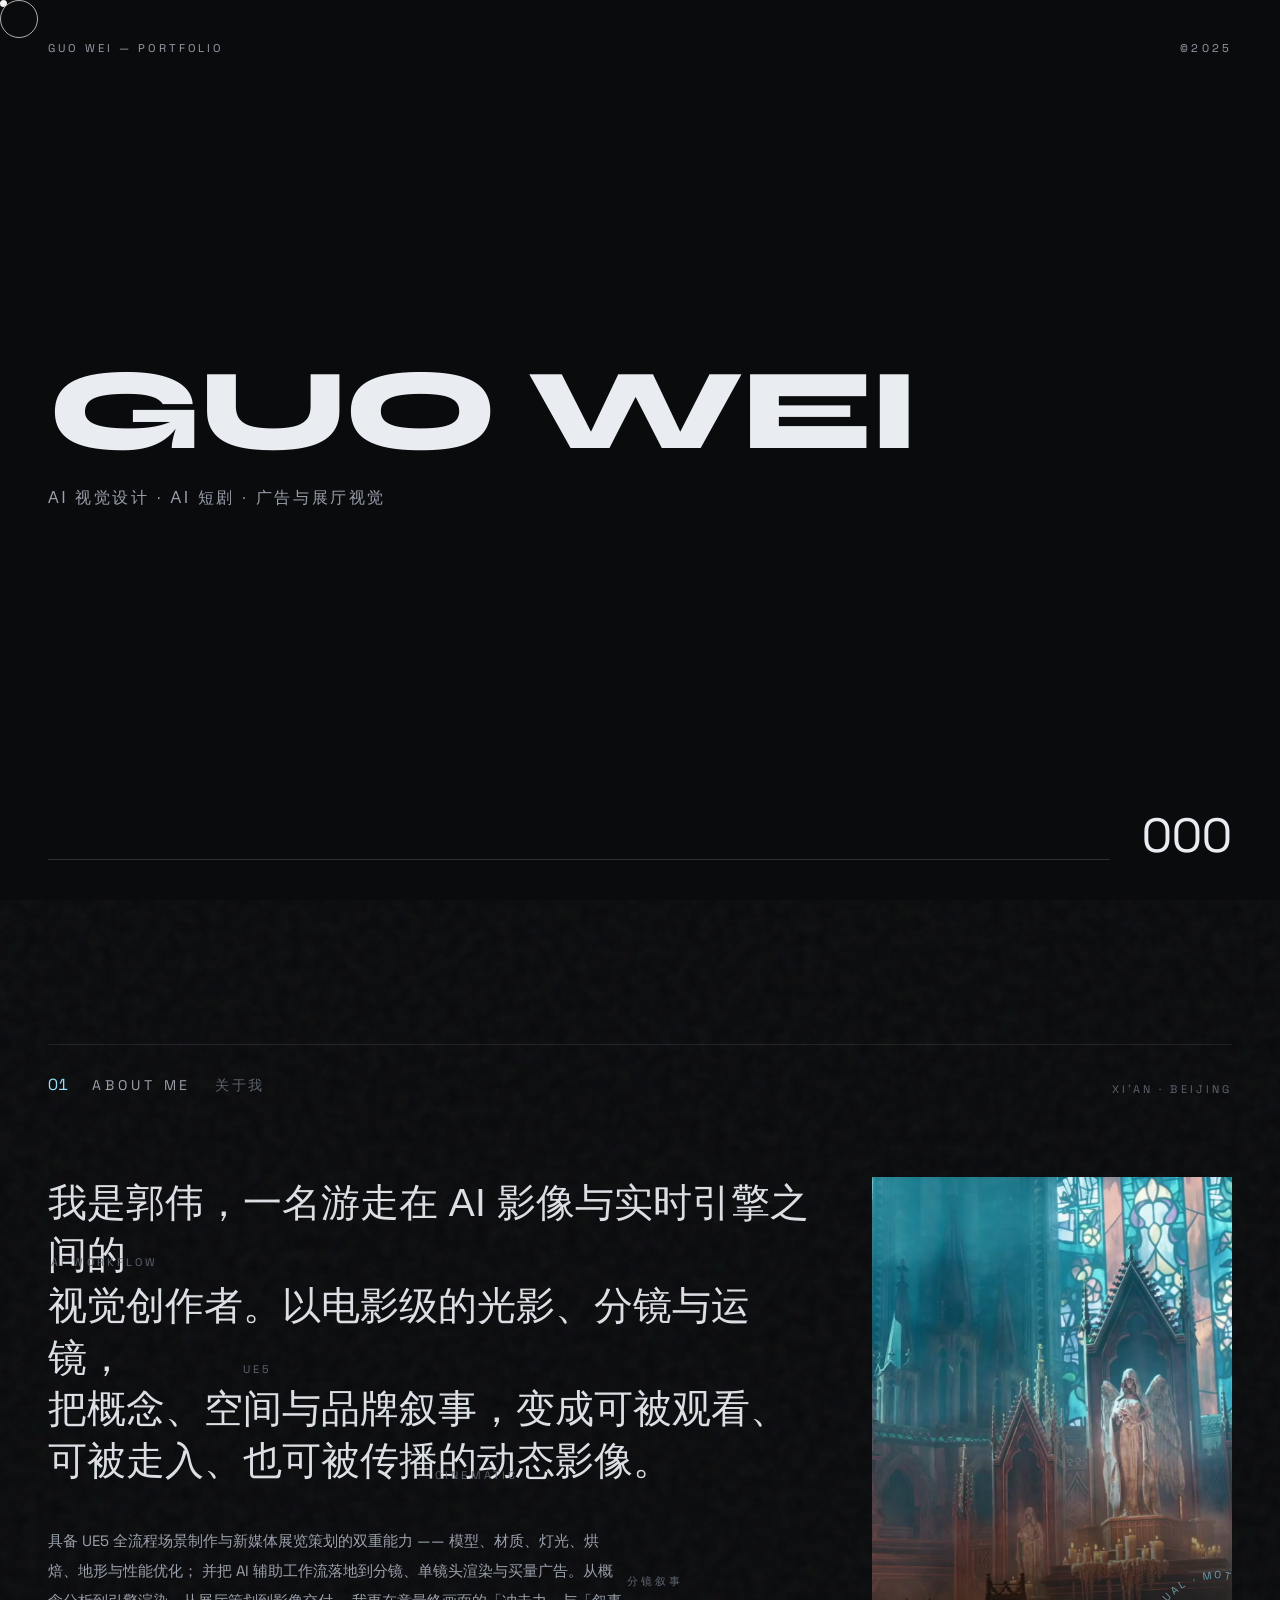
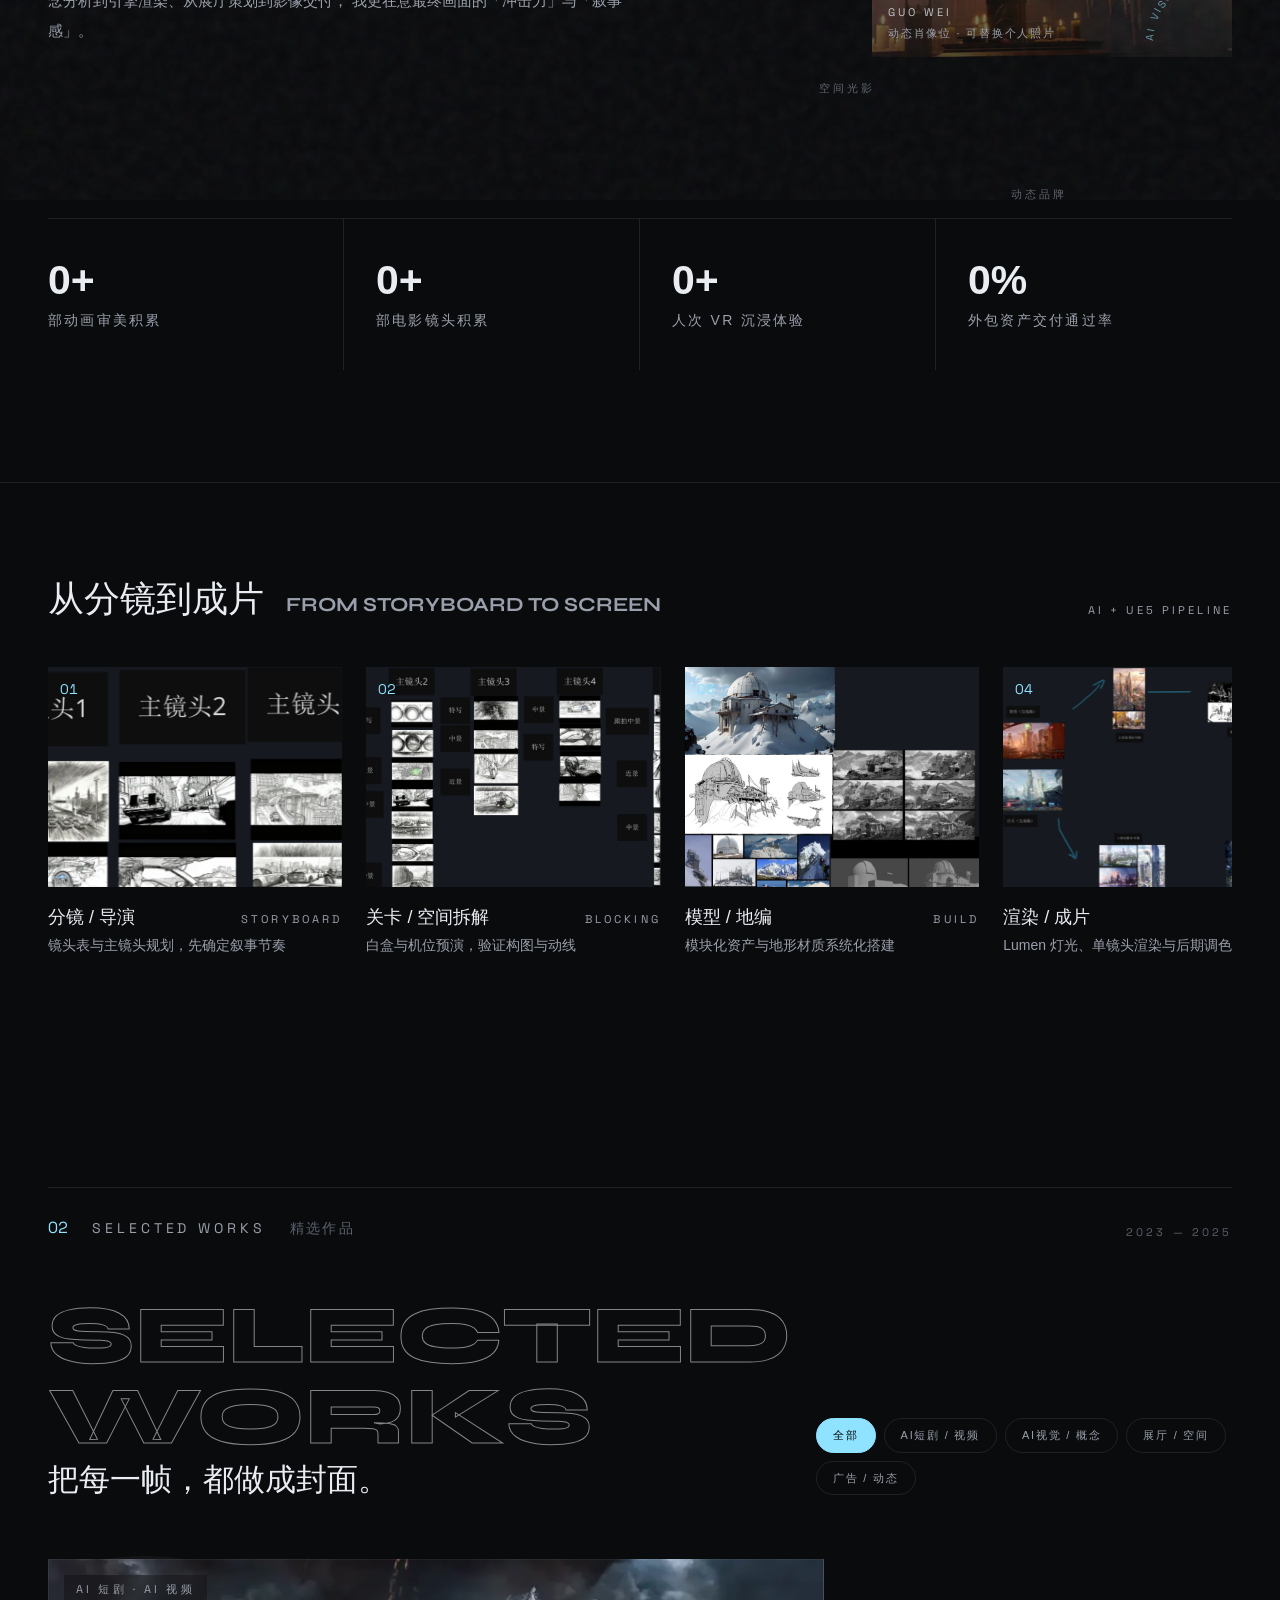
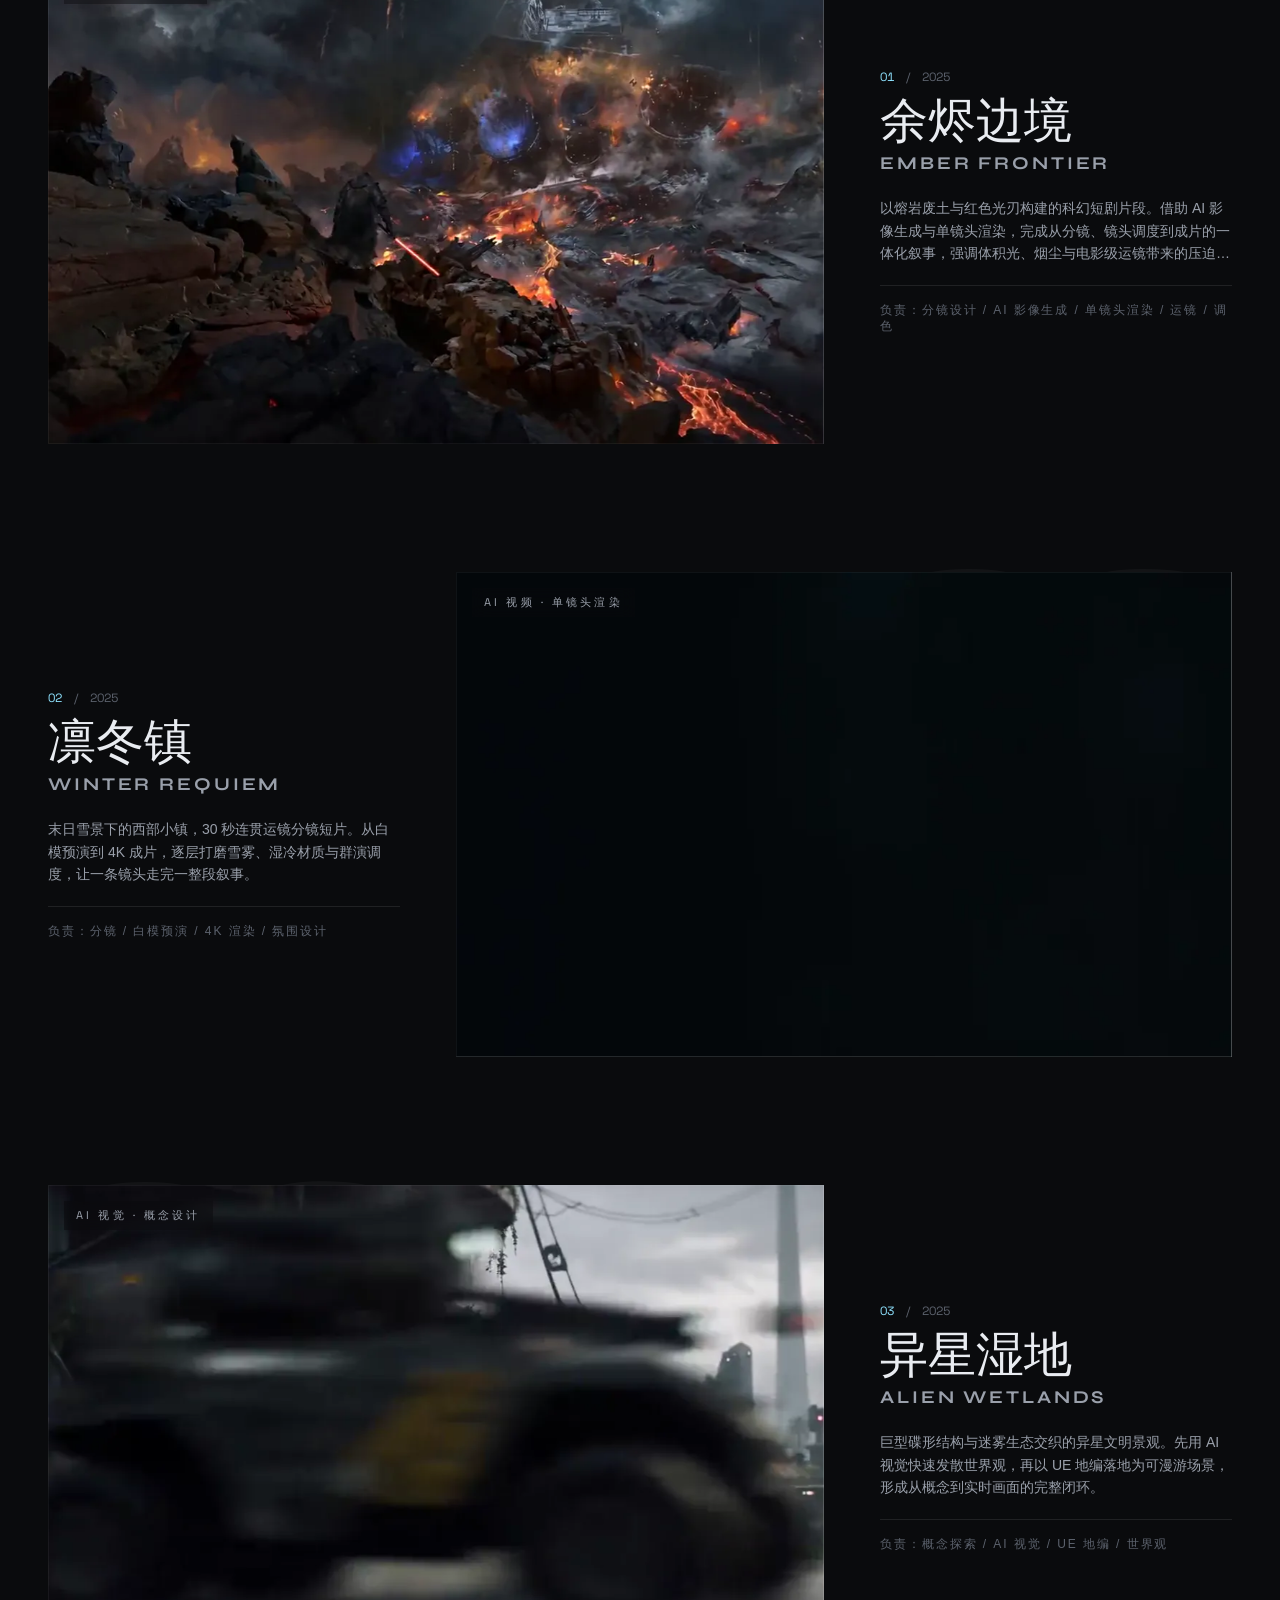
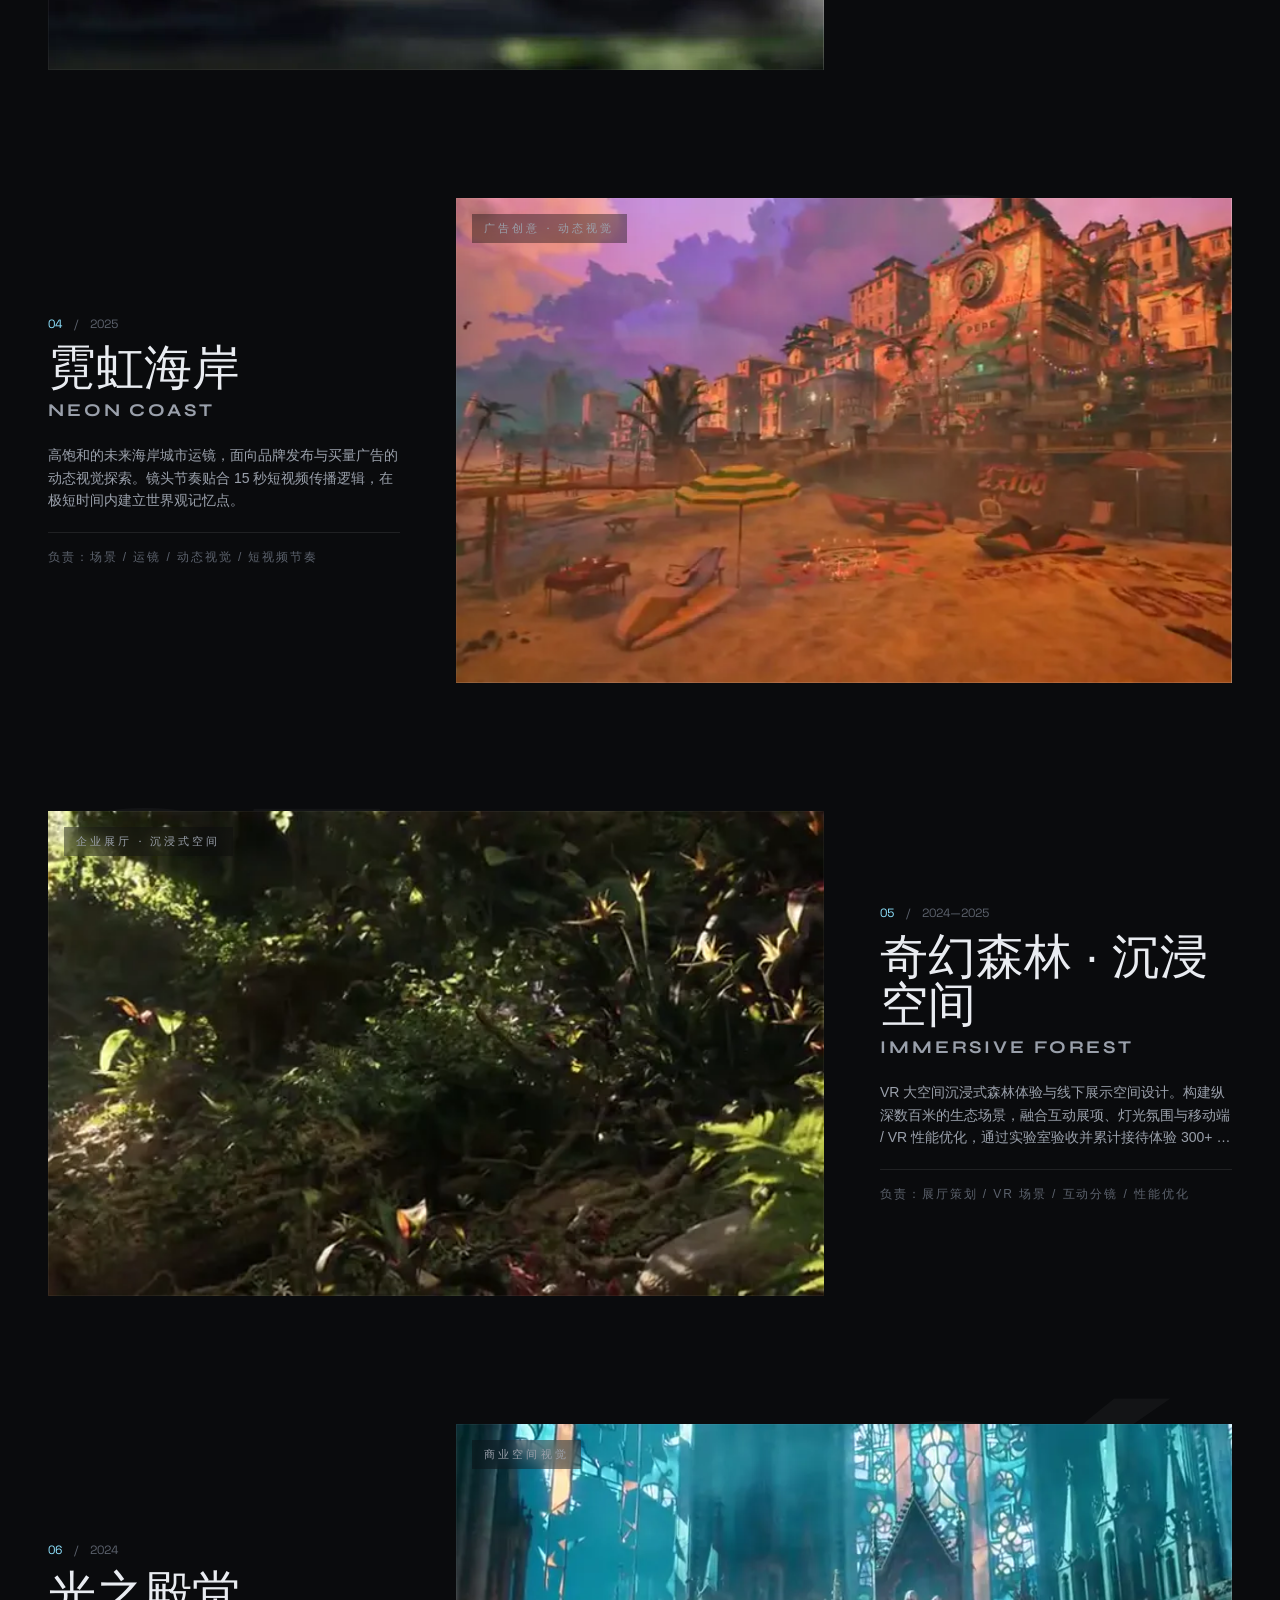
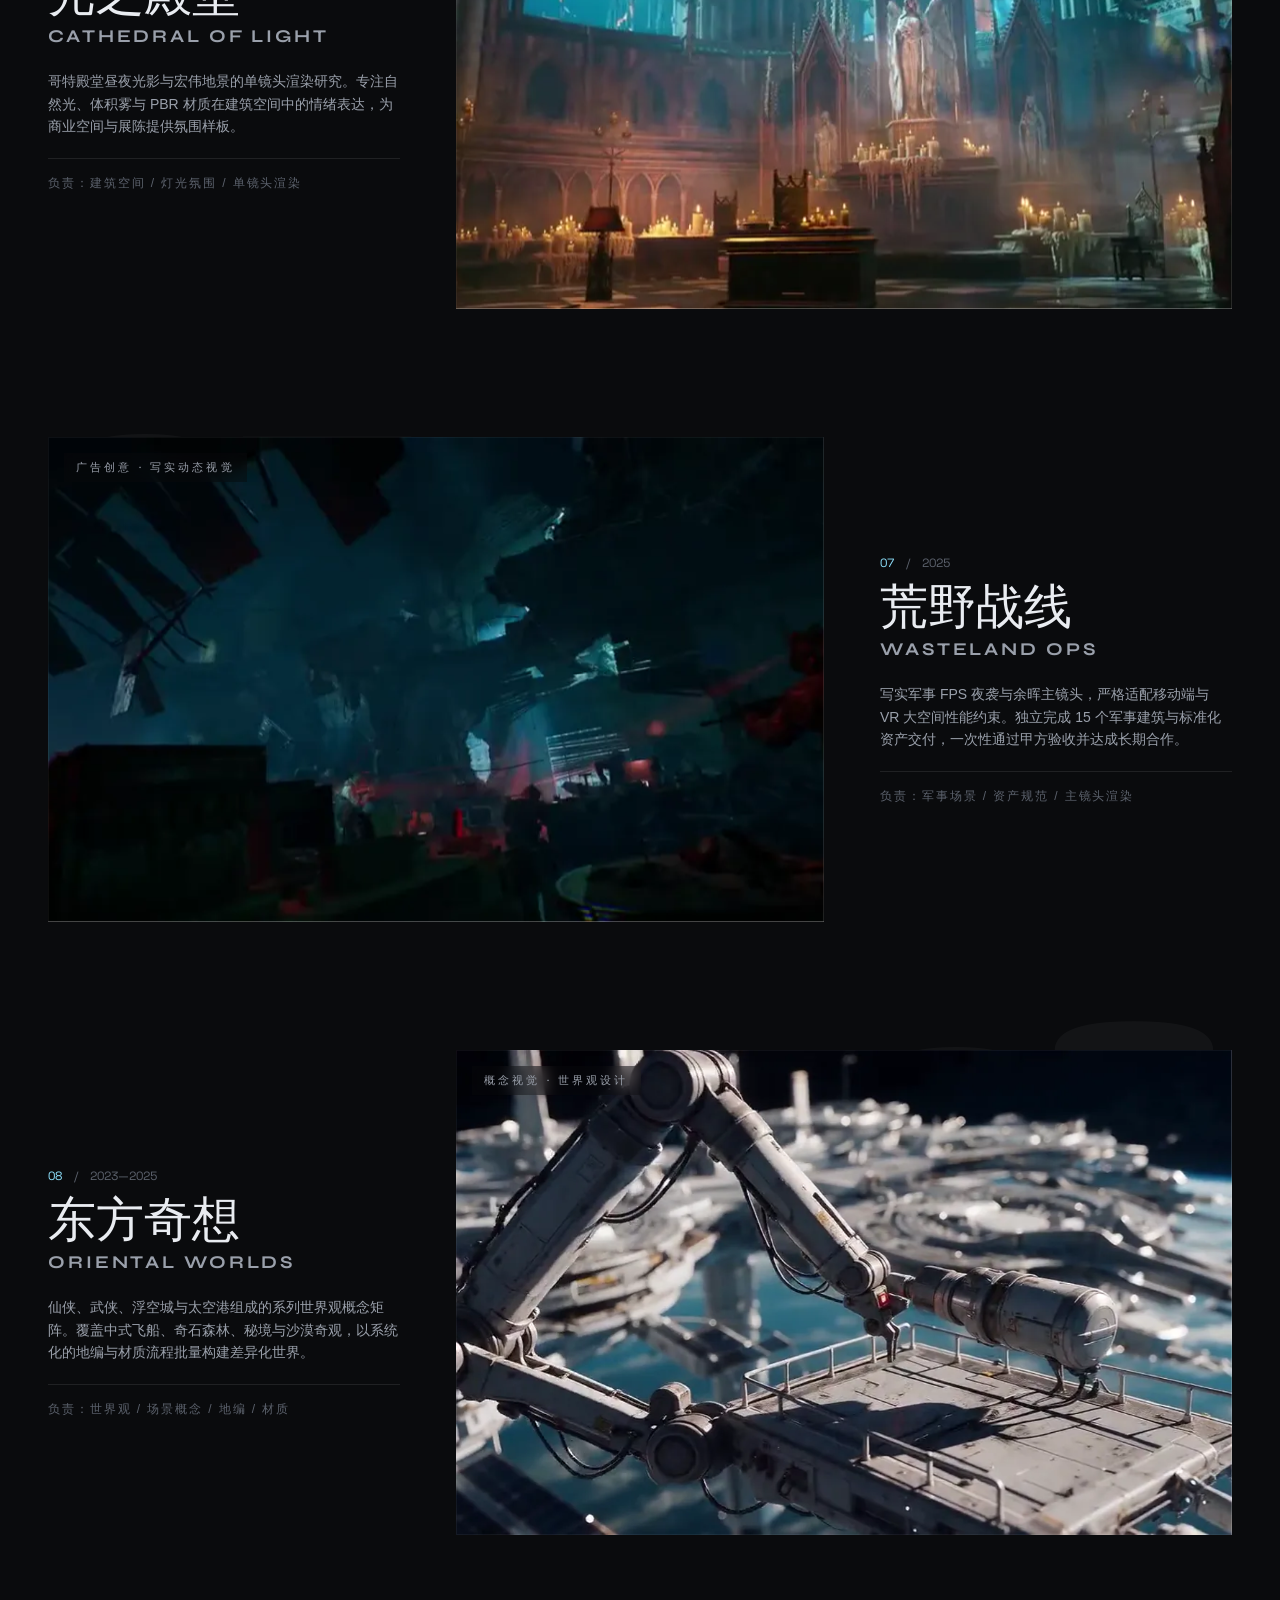
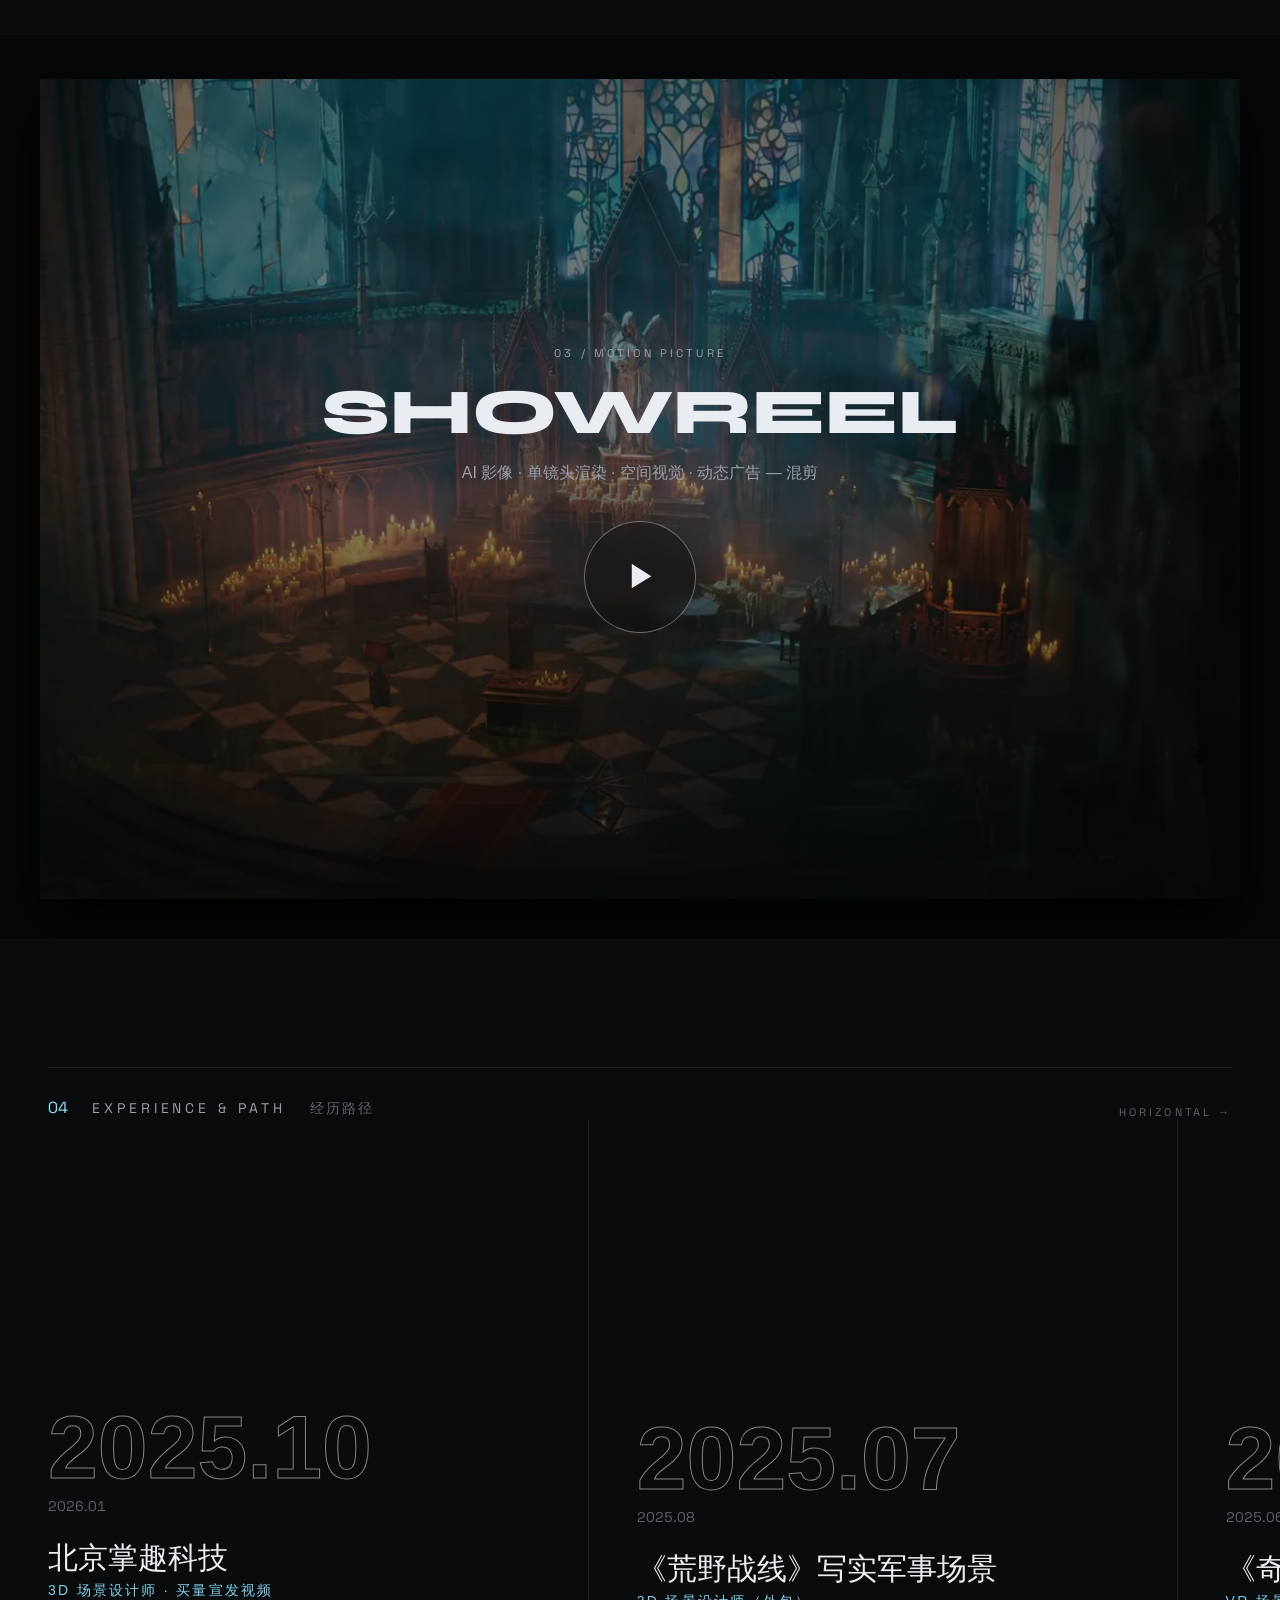
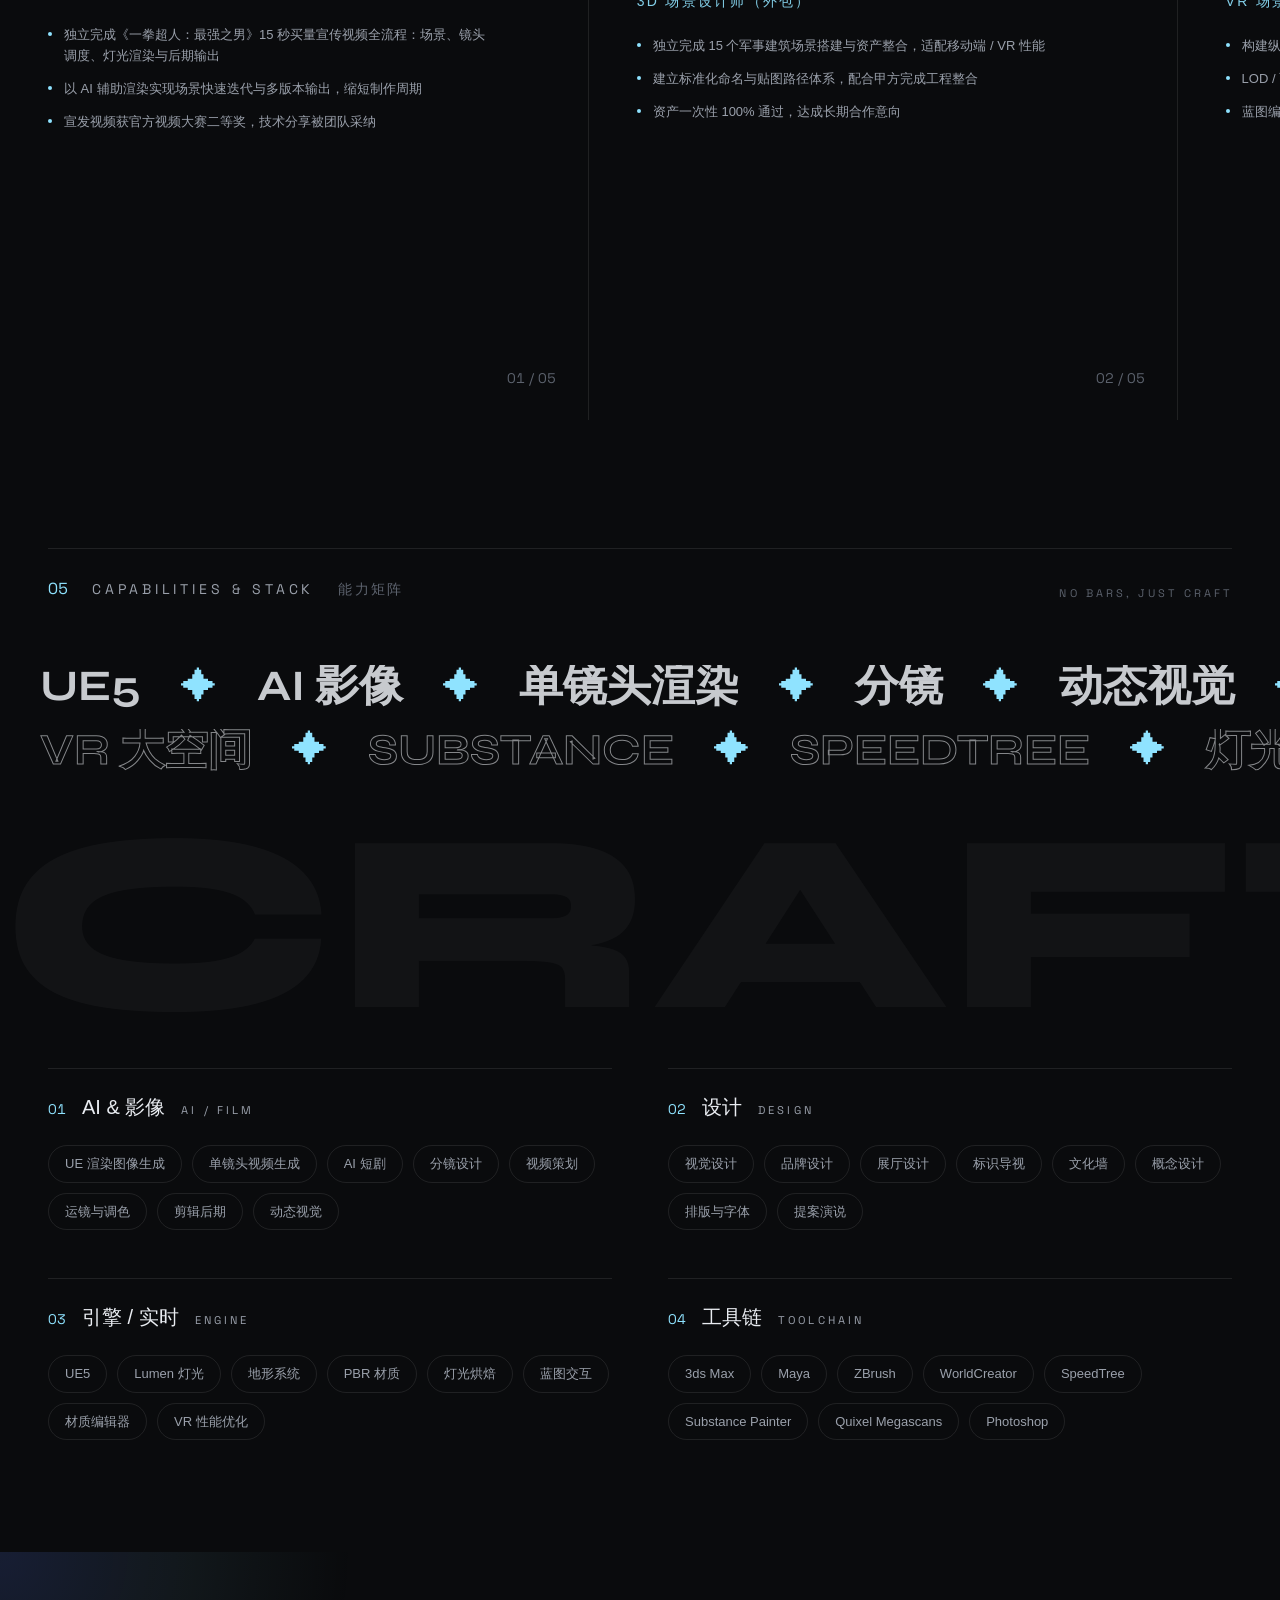
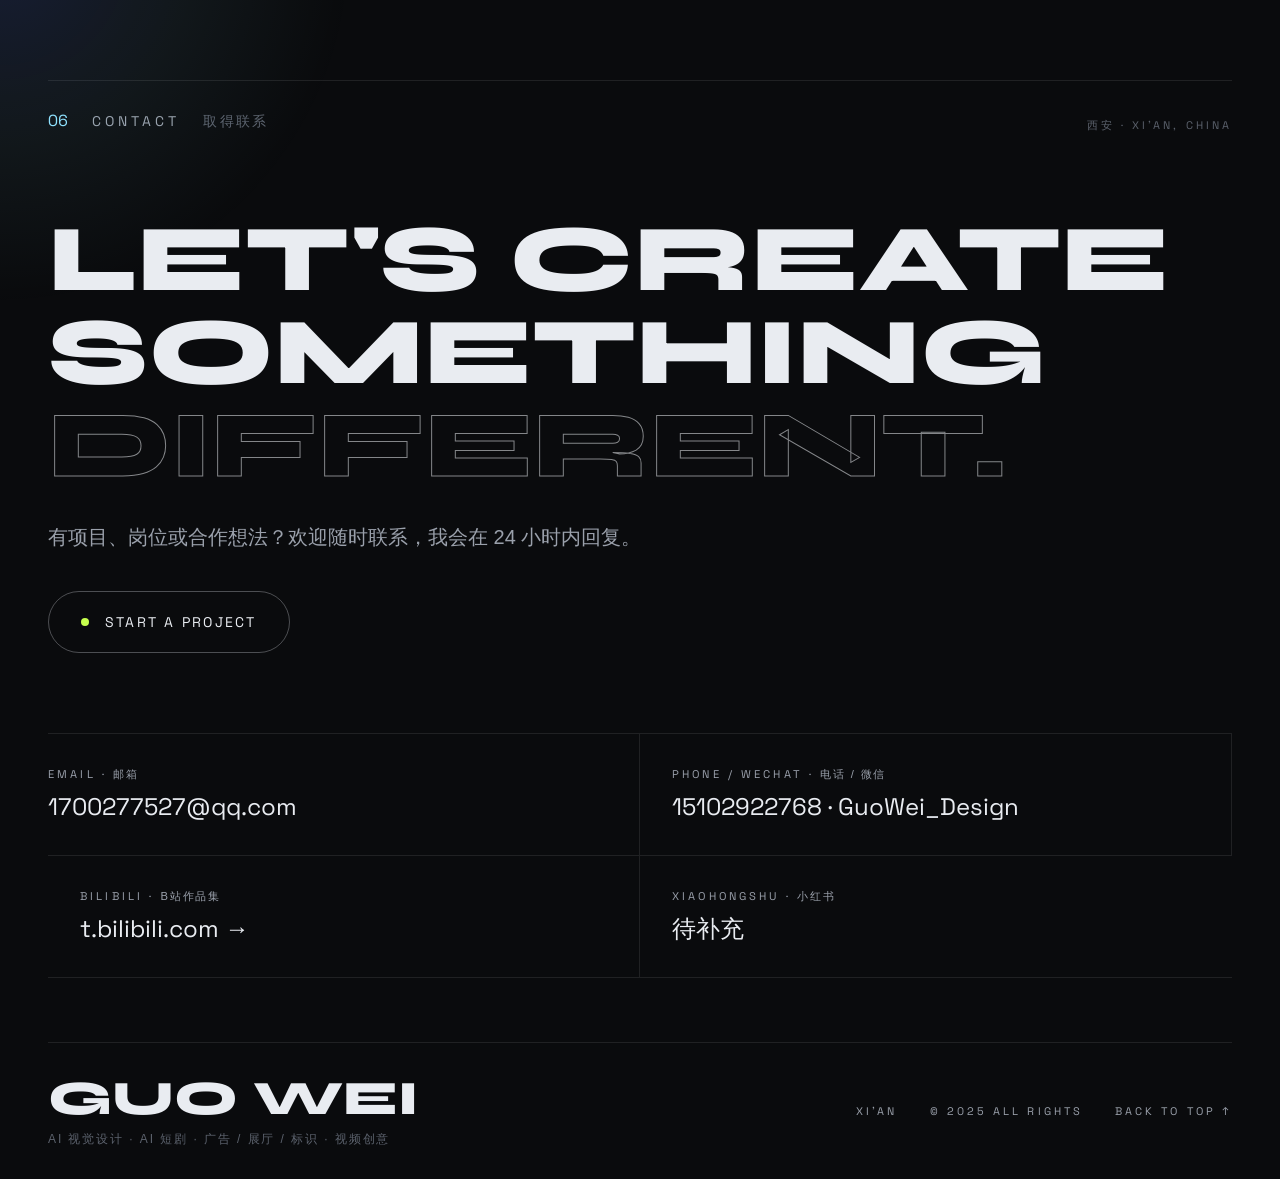
==== index.html @ 991ea83c "Deploy GUO WEI portfolio (static export)" ====
<!DOCTYPE html><html lang="zh-CN"><head><meta charSet="utf-8"/><meta name="viewport" content="width=device-width, initial-scale=1"/><link rel="stylesheet" href="/_next/static/css/9aa175fd18ec5545.css" data-precedence="next"/><link rel="preload" as="script" fetchPriority="low" href="/_next/static/chunks/webpack-6095b1f393afb6f3.js"/><script src="/_next/static/chunks/fd9d1056-9d11d3d455ac08f7.js" async=""></script><script src="/_next/static/chunks/117-c331e423a208c13e.js" async=""></script><script src="/_next/static/chunks/main-app-6c10b08f7dd9c985.js" async=""></script><script src="/_next/static/chunks/c15bf2b0-7971b3d333b0cf68.js" async=""></script><script src="/_next/static/chunks/956-1199e15fb30baee0.js" async=""></script><script src="/_next/static/chunks/app/page-8acf9369d3b9ee1a.js" async=""></script><script src="/_next/static/chunks/128-90605b1b6b106811.js" async=""></script><script src="/_next/static/chunks/app/layout-060994fdf7af92b0.js" async=""></script><meta name="theme-color" content="#0A0B0D"/><title>郭伟 GUO WEI — AI Visual Designer / Creative Director</title><meta name="description" content="郭伟（GUO WEI）个人作品集：AI 视觉设计、AI 短剧、广告创意、展厅与标识设计、视频创意制作。以 AI、视觉与影像构建更有冲击力的品牌表达。"/><meta name="author" content="郭伟 GUO WEI"/><meta name="keywords" content="AI视觉设计,AI短剧,UE5场景,单镜头渲染,动态视觉,广告创意,展厅设计,标识导视,视频策划,Creative Director,AI Visual Designer,Portfolio"/><meta name="creator" content="郭伟 GUO WEI"/><meta name="robots" content="index, follow"/><link rel="canonical" href="https://guowei.design"/><meta property="og:title" content="郭伟 GUO WEI — AI Visual Designer / Creative Director"/><meta property="og:description" content="用 AI、视觉与影像，构建更有冲击力的品牌表达。"/><meta property="og:site_name" content="GUO WEI Portfolio"/><meta property="og:locale" content="zh_CN"/><meta property="og:image" content="https://guowei.design/media/hero/hero-poster.webp"/><meta property="og:type" content="website"/><meta name="twitter:card" content="summary_large_image"/><meta name="twitter:title" content="GUO WEI Portfolio"/><meta name="twitter:description" content="用 AI、视觉与影像，构建更有冲击力的品牌表达。"/><meta name="twitter:image" content="https://guowei.design/media/hero/hero-poster.webp"/><link rel="icon" href="data:image/svg+xml,&lt;svg xmlns=&#x27;http://www.w3.org/2000/svg&#x27; viewBox=&#x27;0 0 32 32&#x27;&gt;&lt;rect width=&#x27;32&#x27; height=&#x27;32&#x27; fill=&#x27;%230A0B0D&#x27;/&gt;&lt;text x=&#x27;16&#x27; y=&#x27;22&#x27; font-size=&#x27;18&#x27; text-anchor=&#x27;middle&#x27; fill=&#x27;%238FE3FF&#x27; font-family=&#x27;sans-serif&#x27; font-weight=&#x27;bold&#x27;&gt;G&lt;/text&gt;&lt;/svg&gt;"/><script src="/_next/static/chunks/polyfills-42372ed130431b0a.js" noModule=""></script></head><body class="bg-ink-900 text-cold antialiased"><script type="application/ld+json">{"@context":"https://schema.org","@type":"Person","name":"郭伟 GUO WEI","jobTitle":"AI Visual Designer / Creative Director","address":{"@type":"PostalAddress","addressLocality":"西安","addressCountry":"CN"},"email":"mailto:1700277527@qq.com","telephone":"+8615102922768","knowsAbout":["AI Visual","AI Short Film","UE5","Motion Design","Exhibition Design","Brand Identity"]}</script><div class="grain"></div><div class="fixed inset-0 z-[200] bg-ink-900 flex flex-col justify-between px-6 md:px-12 py-8 md:py-10 will-change-transform"><div class="flex items-center justify-between pl-fade"><span class="label">GUO WEI — PORTFOLIO</span><span class="label">©2025</span></div><div class="flex flex-col gap-6"><h1 class="font-display font-extrabold uppercase leading-[0.9] tracking-tight text-[13vw] md:text-[9vw] overflow-hidden"><span class="pl-line block overflow-hidden"><span class="inline-block">GUO WEI</span></span></h1><p class="pl-fade cn text-silver text-sm md:text-base tracking-wide2">AI 视觉设计 · AI 短剧 · 广告与展厅视觉</p></div><div class="flex items-end justify-between gap-8"><div class="pl-bar h-px flex-1 bg-white/15 relative overflow-hidden"><span class="absolute inset-0 bg-cold origin-left scale-x-0"></span></div><div class="font-grotesk text-3xl md:text-5xl tabular-nums">000</div></div></div><div class="cursor-dot"></div><div class="cursor-ring"><span class="cursor-label"></span></div><header class="fixed top-0 inset-x-0 z-[120] mix-blend-difference"><div class="flex items-center justify-between px-6 md:px-12 py-5 md:py-7 text-cold"><button class="font-display font-bold tracking-wide2 text-sm md:text-base uppercase" data-cursor="true">GUO WEI<span class="text-ice">®</span></button><nav class="hidden md:flex items-center gap-7 text-[11px] tracking-mega uppercase"><button class="link-line opacity-80 hover:opacity-100" data-cursor="true"><span class="text-ice mr-1">01</span>ABOUT</button><button class="link-line opacity-80 hover:opacity-100" data-cursor="true"><span class="text-ice mr-1">02</span>WORKS</button><button class="link-line opacity-80 hover:opacity-100" data-cursor="true"><span class="text-ice mr-1">03</span>SHOWREEL</button><button class="link-line opacity-80 hover:opacity-100" data-cursor="true"><span class="text-ice mr-1">04</span>PATH</button><button class="link-line opacity-80 hover:opacity-100" data-cursor="true"><span class="text-ice mr-1">05</span>SKILLS</button><button class="link-line opacity-80 hover:opacity-100" data-cursor="true"><span class="text-ice mr-1">06</span>CONTACT</button></nav><button class="md:hidden text-[11px] tracking-mega uppercase" data-cursor="true">MENU</button></div><div class="h-px bg-white/10 mx-6 md:mx-12"><div class="h-px bg-cold origin-left scale-x-0"></div></div></header><main><section id="hero" class="relative h-[100svh] w-full overflow-hidden bg-ink-900"><div class="h-bg absolute inset-0 will-change-transform"><video class="absolute inset-0 h-full w-full object-cover will-change-transform" poster="/media/hero/hero-poster.webp" autoPlay="" muted="" loop="" playsInline="" preload="auto"><source src="/media/hero/hero-mobile.mp4" media="(max-width: 768px)" type="video/mp4"/><source src="/media/hero/hero.mp4" type="video/mp4"/></video><div class="absolute inset-0 vignette"></div><div class="absolute inset-0 bg-gradient-to-r from-ink-900/70 via-transparent to-ink-900/30"></div></div><div class="h-content absolute inset-0 z-10 flex flex-col justify-between px-6 md:px-12 pt-28 pb-10 md:pb-14"><div class="h-fade flex items-center justify-between text-[11px] tracking-mega uppercase text-cold/80"><span>西安 · XI&#x27;AN, CHINA</span><span class="hidden md:block">AVAILABLE FOR WORK · 2026</span><span class="flex items-center gap-2"><span class="h-1.5 w-1.5 rounded-full bg-volt animate-pulseSoft"></span>LIVE PORTFOLIO</span></div><div class="max-w-[1500px]"><div class="overflow-hidden mb-3 md:mb-5"><p class="h-line inline-block text-[11px] md:text-sm tracking-mega uppercase text-ice/90">AI VISUAL DESIGNER<!-- --> <span class="text-silver">/</span> <!-- -->CREATIVE DIRECTOR</p></div><h1 class="font-display font-extrabold uppercase text-cold fluid-hero tracking-[0.01em] [perspective:800px]"><span class="block"><span class="h-char inline-block" style="white-space:pre">G</span><span class="h-char inline-block" style="white-space:pre">U</span><span class="h-char inline-block" style="white-space:pre">O</span></span><span class="block"><span class="h-char inline-block" style="white-space:pre">W</span><span class="h-char inline-block" style="white-space:pre">E</span><span class="h-char inline-block" style="white-space:pre">I</span></span></h1><div class="mt-4 md:mt-7 flex flex-col md:flex-row md:items-end md:justify-between gap-4"><div class="overflow-hidden max-w-3xl"><p class="h-line cn text-lg md:text-3xl text-cold/90 font-light leading-snug">用 AI、视觉与影像，构建更有冲击力的品牌表达。</p></div><p class="h-line hidden md:block max-w-xs text-xs leading-relaxed text-silver tracking-wide2">Crafting cinematic brand experiences with AI, visual design &amp; motion.</p></div></div><div class="h-fade flex items-end justify-between"><div class="flex items-center gap-3 text-[11px] tracking-mega uppercase text-silver"><span class="scroll-cue block h-10 w-px bg-gradient-to-b from-ice to-transparent"></span>SCROLL TO EXPLORE</div><span class="cn text-[11px] tracking-wide2 text-silver">AI 视觉设计 / AI 短剧 / 广告与展厅视觉</span></div></div></section><section id="about" class="relative px-6 md:px-12 pt-24 md:pt-36 pb-20 md:pb-28"><div class="flex items-end justify-between gap-6 border-t hairline pt-5 md:pt-7"><div class="flex items-baseline gap-4 md:gap-6"><span class="eyebrow-num text-ice text-sm md:text-base">01</span><span class="label text-cold/90 text-xs md:text-sm">ABOUT ME</span><span class="cn text-faint text-xs md:text-sm tracking-wide2 hidden sm:inline">关于我</span></div><div class="hidden md:block text-[11px] tracking-mega uppercase text-faint">XI&#x27;AN · BEIJING</div></div><div class="mt-12 md:mt-20 grid grid-cols-12 gap-y-12 md:gap-x-10"><div class="col-span-12 lg:col-span-8"><h2 class="cn font-light text-[6.4vw] md:text-[3.05vw] leading-[1.32] text-cold/95"><span class=""><span class="mask-line"><span class="lr-inner inline-block will-change-transform pr-2">我是郭伟，一名游走在 AI 影像与实时引擎之间的</span></span><span class="mask-line"><span class="lr-inner inline-block will-change-transform pr-2">视觉创作者。以电影级的光影、分镜与运镜，</span></span><span class="mask-line"><span class="lr-inner inline-block will-change-transform pr-2">把概念、空间与品牌叙事，变成可被观看、</span></span><span class="mask-line"><span class="lr-inner inline-block will-change-transform pr-2">可被走入、也可被传播的动态影像。</span></span></span></h2><div class="mt-10 max-w-xl text-sm md:text-[15px] leading-loose text-silver">具备 UE5 全流程场景制作与新媒体展览策划的双重能力 —— 模型、材质、灯光、烘焙、地形与性能优化； 并把 AI 辅助工作流落地到分镜、单镜头渲染与买量广告。从概念分析到引擎渲染、从展厅策划到影像交付， 我更在意最终画面的「冲击力」与「叙事感」。</div></div><div class="col-span-12 lg:col-span-4 flex lg:justify-end"><div class="ab-portrait relative w-full max-w-[360px] aspect-[3/4] overflow-hidden bg-ink-700" data-cursor="hover"><img src="/media/stills/portrait.webp" alt="郭伟肖像" loading="lazy" class="ab-portrait-inner absolute inset-0 h-[116%] w-full object-cover will-change-transform"/><div class="absolute inset-0 bg-gradient-to-t from-ink-900/70 via-transparent to-transparent"></div><div class="absolute -bottom-16 -right-16 h-40 w-40 animate-[spin_14s_linear_infinite] opacity-80"><svg viewBox="0 0 200 200" class="h-full w-full"><defs><path id="circ" d="M100,100 m-78,0 a78,78 0 1,1 156,0 a78,78 0 1,1 -156,0"></path></defs><text class="fill-ice/80" style="font-size:13px;letter-spacing:3px"><textPath href="#circ">AI VISUAL · MOTION · SPACE · CINEMATIC · </textPath></text></svg></div><div class="absolute left-4 bottom-4 text-[11px] tracking-mega uppercase text-cold/80">GUO WEI<div class="cn text-silver tracking-wide2 normal-case mt-1">动态肖像位 · 可替换个人照片</div></div></div></div></div><div class="relative mt-16 md:mt-24 h-px"></div><div class="pointer-events-none absolute inset-0 hidden lg:block"><span class="ab-drift absolute text-[11px] tracking-mega uppercase text-faint" style="top:30%;left:4%">AI WORKFLOW</span><span class="ab-drift absolute text-[11px] tracking-mega uppercase text-faint" style="top:39%;left:19%">UE5</span><span class="ab-drift absolute text-[11px] tracking-mega uppercase text-faint" style="top:48%;left:34%">CINEMATIC</span><span class="ab-drift absolute text-[11px] tracking-mega uppercase text-faint" style="top:57%;left:49%">分镜叙事</span><span class="ab-drift absolute text-[11px] tracking-mega uppercase text-faint" style="top:66%;left:64%">空间光影</span><span class="ab-drift absolute text-[11px] tracking-mega uppercase text-faint" style="top:75%;left:79%">动态品牌</span></div><div class="mt-10 md:mt-16 grid grid-cols-2 md:grid-cols-4 border-t hairline"><div class="border-b md:border-b-0 md:border-r hairline last:border-r-0 py-7 md:py-10 md:px-8 first:md:pl-0"><div class="font-display font-bold fluid-h3 text-cold eyebrow-num"><span class=""><span class="cu-num">0</span>+</span></div><div class="cn mt-2 text-xs md:text-sm text-silver tracking-wide2">部动画审美积累</div></div><div class="border-b md:border-b-0 md:border-r hairline last:border-r-0 py-7 md:py-10 md:px-8 first:md:pl-0"><div class="font-display font-bold fluid-h3 text-cold eyebrow-num"><span class=""><span class="cu-num">0</span>+</span></div><div class="cn mt-2 text-xs md:text-sm text-silver tracking-wide2">部电影镜头积累</div></div><div class="border-b md:border-b-0 md:border-r hairline last:border-r-0 py-7 md:py-10 md:px-8 first:md:pl-0"><div class="font-display font-bold fluid-h3 text-cold eyebrow-num"><span class=""><span class="cu-num">0</span>+</span></div><div class="cn mt-2 text-xs md:text-sm text-silver tracking-wide2">人次 VR 沉浸体验</div></div><div class="border-b md:border-b-0 md:border-r hairline last:border-r-0 py-7 md:py-10 md:px-8 first:md:pl-0"><div class="font-display font-bold fluid-h3 text-cold eyebrow-num"><span class=""><span class="cu-num">0</span>%</span></div><div class="cn mt-2 text-xs md:text-sm text-silver tracking-wide2">外包资产交付通过率</div></div></div></section><section class="px-6 md:px-12 py-16 md:py-24 border-t hairline"><div class="flex items-end justify-between mb-8 md:mb-12"><h3 class="cn text-2xl md:text-4xl text-cold font-medium">从分镜到成片 <span class="font-display uppercase text-silver text-base md:text-xl ml-3">From Storyboard to Screen</span></h3><span class="label text-faint hidden md:block">AI + UE5 PIPELINE</span></div><div class="flex gap-4 md:gap-6 overflow-x-auto no-scrollbar snap-x snap-mandatory pb-2"><div class="shrink-0 w-[78vw] md:w-[23vw] snap-start"><div class="relative overflow-hidden aspect-[4/3] bg-ink-700"><img src="/media/process/director-1.webp" alt="分镜 / 导演" loading="lazy" class="p-img absolute inset-0 h-[116%] w-full object-cover object-top will-change-transform"/><span class="absolute left-3 top-3 eyebrow-num text-ice text-sm">0<!-- -->1</span></div><div class="mt-4 flex items-baseline justify-between"><span class="cn text-cold text-base md:text-lg">分镜 / 导演</span><span class="label text-faint">STORYBOARD</span></div><p class="cn mt-1 text-xs md:text-sm text-silver leading-relaxed">镜头表与主镜头规划，先确定叙事节奏</p></div><div class="shrink-0 w-[78vw] md:w-[23vw] snap-start"><div class="relative overflow-hidden aspect-[4/3] bg-ink-700"><img src="/media/process/director-2.webp" alt="关卡 / 空间拆解" loading="lazy" class="p-img absolute inset-0 h-[116%] w-full object-cover object-top will-change-transform"/><span class="absolute left-3 top-3 eyebrow-num text-ice text-sm">0<!-- -->2</span></div><div class="mt-4 flex items-baseline justify-between"><span class="cn text-cold text-base md:text-lg">关卡 / 空间拆解</span><span class="label text-faint">BLOCKING</span></div><p class="cn mt-1 text-xs md:text-sm text-silver leading-relaxed">白盒与机位预演，验证构图与动线</p></div><div class="shrink-0 w-[78vw] md:w-[23vw] snap-start"><div class="relative overflow-hidden aspect-[4/3] bg-ink-700"><img src="/media/process/director-3.webp" alt="模型 / 地编" loading="lazy" class="p-img absolute inset-0 h-[116%] w-full object-cover object-top will-change-transform"/><span class="absolute left-3 top-3 eyebrow-num text-ice text-sm">0<!-- -->3</span></div><div class="mt-4 flex items-baseline justify-between"><span class="cn text-cold text-base md:text-lg">模型 / 地编</span><span class="label text-faint">BUILD</span></div><p class="cn mt-1 text-xs md:text-sm text-silver leading-relaxed">模块化资产与地形材质系统化搭建</p></div><div class="shrink-0 w-[78vw] md:w-[23vw] snap-start"><div class="relative overflow-hidden aspect-[4/3] bg-ink-700"><img src="/media/process/director-4.webp" alt="渲染 / 成片" loading="lazy" class="p-img absolute inset-0 h-[116%] w-full object-cover object-top will-change-transform"/><span class="absolute left-3 top-3 eyebrow-num text-ice text-sm">0<!-- -->4</span></div><div class="mt-4 flex items-baseline justify-between"><span class="cn text-cold text-base md:text-lg">渲染 / 成片</span><span class="label text-faint">FINAL</span></div><p class="cn mt-1 text-xs md:text-sm text-silver leading-relaxed">Lumen 灯光、单镜头渲染与后期调色</p></div></div></section><section id="works" class="relative px-6 md:px-12 pt-24 md:pt-32 pb-10"><div class="flex items-end justify-between gap-6 border-t hairline pt-5 md:pt-7"><div class="flex items-baseline gap-4 md:gap-6"><span class="eyebrow-num text-ice text-sm md:text-base">02</span><span class="label text-cold/90 text-xs md:text-sm">SELECTED WORKS</span><span class="cn text-faint text-xs md:text-sm tracking-wide2 hidden sm:inline">精选作品</span></div><div class="hidden md:block text-[11px] tracking-mega uppercase text-faint">2023 — 2025</div></div><div class="mt-10 md:mt-14 flex flex-col md:flex-row md:items-end md:justify-between gap-6"><h2 class="font-display font-extrabold uppercase fluid-h2 text-cold"><span class=""><span class="mask-line"><span class="lr-inner inline-block will-change-transform text-stroke">SELECTED</span></span><span class="mask-line"><span class="lr-inner inline-block will-change-transform text-stroke">WORKS</span></span></span><span class="block cn text-cold font-medium not-italic text-[5vw] md:text-[2.4vw] mt-2">把每一帧，都做成封面。</span></h2><div class="flex flex-wrap gap-2" data-cursor="true"><button class="rounded-full border px-4 py-2 text-[11px] tracking-wide2 transition-all duration-500 border-ice bg-ice text-ink-900"><span class="cn">全部</span></button><button class="rounded-full border px-4 py-2 text-[11px] tracking-wide2 transition-all duration-500 hairline text-silver hover:text-cold hover:border-white/40"><span class="cn">AI短剧 / 视频</span></button><button class="rounded-full border px-4 py-2 text-[11px] tracking-wide2 transition-all duration-500 hairline text-silver hover:text-cold hover:border-white/40"><span class="cn">AI视觉 / 概念</span></button><button class="rounded-full border px-4 py-2 text-[11px] tracking-wide2 transition-all duration-500 hairline text-silver hover:text-cold hover:border-white/40"><span class="cn">展厅 / 空间</span></button><button class="rounded-full border px-4 py-2 text-[11px] tracking-wide2 transition-all duration-500 hairline text-silver hover:text-cold hover:border-white/40"><span class="cn">广告 / 动态</span></button></div></div><div><div data-cat="film"><article class="work-row group relative grid grid-cols-12 items-center gap-y-6 md:gap-x-10 py-10 md:py-16" data-cursor-label="VIEW"><span class="pointer-events-none absolute -top-2 md:top-2 select-none font-display font-extrabold text-[26vw] md:text-[13vw] leading-none text-white/[0.04] left-2">01</span><div class="col-span-12 md:col-span-8 "><div class="w-media-inner relative overflow-hidden bg-ink-700 aspect-[16/10] will-change-[clip-path]"><div class="w-par absolute inset-0 will-change-transform"><img src="/media/works/ember-frontier-poster.webp" alt="余烬边境" loading="lazy" class="work-media absolute inset-0 h-full w-full object-cover"/><video muted="" loop="" playsInline="" preload="none" class="work-video absolute inset-0 h-full w-full object-cover"><source src="/media/works/ember-frontier.mp4" type="video/mp4"/></video></div><div class="absolute inset-0 ring-1 ring-inset ring-white/5"></div><span class="absolute left-4 top-4 label text-cold/80 bg-ink-900/40 backdrop-blur px-3 py-1.5">AI 短剧 · AI 视频</span><span class="absolute right-4 bottom-4 flex h-12 w-12 items-center justify-center rounded-full border border-white/30 text-cold text-[10px] tracking-mega opacity-0 transition-opacity duration-500 group-hover:opacity-100">VIEW</span></div></div><div class="w-meta col-span-12 md:col-span-4 md:pl-4"><div class="flex items-center gap-3 text-faint text-xs eyebrow-num mb-3"><span class="text-ice">01</span><span>/</span><span>2025</span></div><h3 class="cn font-medium text-3xl md:text-5xl text-cold leading-tight">余烬边境</h3><p class="mt-1 font-display font-bold uppercase text-sm md:text-lg text-silver tracking-wide2">EMBER FRONTIER</p><p class="cn mt-5 text-sm leading-relaxed text-silver line-clamp-3">以熔岩废土与红色光刃构建的科幻短剧片段。借助 AI 影像生成与单镜头渲染，完成从分镜、镜头调度到成片的一体化叙事，强调体积光、烟尘与电影级运镜带来的压迫感。</p><div class="cn mt-5 text-[11px] md:text-xs leading-relaxed text-faint tracking-wide2 border-t hairline pt-4">负责：<!-- -->分镜设计 / AI 影像生成 / 单镜头渲染 / 运镜 / 调色</div></div></article></div><div data-cat="film"><article class="work-row group relative grid grid-cols-12 items-center gap-y-6 md:gap-x-10 py-10 md:py-16" data-cursor-label="VIEW"><span class="pointer-events-none absolute -top-2 md:top-2 select-none font-display font-extrabold text-[26vw] md:text-[13vw] leading-none text-white/[0.04] right-2">02</span><div class="col-span-12 md:col-span-8 md:order-2"><div class="w-media-inner relative overflow-hidden bg-ink-700 aspect-[16/10] will-change-[clip-path]"><div class="w-par absolute inset-0 will-change-transform"><img src="/media/works/winter-requiem-poster.webp" alt="凛冬镇" loading="lazy" class="work-media absolute inset-0 h-full w-full object-cover"/><video muted="" loop="" playsInline="" preload="none" class="work-video absolute inset-0 h-full w-full object-cover"><source src="/media/works/winter-requiem.mp4" type="video/mp4"/></video></div><div class="absolute inset-0 ring-1 ring-inset ring-white/5"></div><span class="absolute left-4 top-4 label text-cold/80 bg-ink-900/40 backdrop-blur px-3 py-1.5">AI 视频 · 单镜头渲染</span><span class="absolute right-4 bottom-4 flex h-12 w-12 items-center justify-center rounded-full border border-white/30 text-cold text-[10px] tracking-mega opacity-0 transition-opacity duration-500 group-hover:opacity-100">VIEW</span></div></div><div class="w-meta col-span-12 md:col-span-4 md:order-1 md:pr-4"><div class="flex items-center gap-3 text-faint text-xs eyebrow-num mb-3"><span class="text-ice">02</span><span>/</span><span>2025</span></div><h3 class="cn font-medium text-3xl md:text-5xl text-cold leading-tight">凛冬镇</h3><p class="mt-1 font-display font-bold uppercase text-sm md:text-lg text-silver tracking-wide2">WINTER REQUIEM</p><p class="cn mt-5 text-sm leading-relaxed text-silver line-clamp-3">末日雪景下的西部小镇，30 秒连贯运镜分镜短片。从白模预演到 4K 成片，逐层打磨雪雾、湿冷材质与群演调度，让一条镜头走完一整段叙事。</p><div class="cn mt-5 text-[11px] md:text-xs leading-relaxed text-faint tracking-wide2 border-t hairline pt-4">负责：<!-- -->分镜 / 白模预演 / 4K 渲染 / 氛围设计</div></div></article></div><div data-cat="visual"><article class="work-row group relative grid grid-cols-12 items-center gap-y-6 md:gap-x-10 py-10 md:py-16" data-cursor-label="VIEW"><span class="pointer-events-none absolute -top-2 md:top-2 select-none font-display font-extrabold text-[26vw] md:text-[13vw] leading-none text-white/[0.04] left-2">03</span><div class="col-span-12 md:col-span-8 "><div class="w-media-inner relative overflow-hidden bg-ink-700 aspect-[16/10] will-change-[clip-path]"><div class="w-par absolute inset-0 will-change-transform"><img src="/media/works/alien-wetland-poster.webp" alt="异星湿地" loading="lazy" class="work-media absolute inset-0 h-full w-full object-cover"/><video muted="" loop="" playsInline="" preload="none" class="work-video absolute inset-0 h-full w-full object-cover"><source src="/media/works/alien-wetland.mp4" type="video/mp4"/></video></div><div class="absolute inset-0 ring-1 ring-inset ring-white/5"></div><span class="absolute left-4 top-4 label text-cold/80 bg-ink-900/40 backdrop-blur px-3 py-1.5">AI 视觉 · 概念设计</span><span class="absolute right-4 bottom-4 flex h-12 w-12 items-center justify-center rounded-full border border-white/30 text-cold text-[10px] tracking-mega opacity-0 transition-opacity duration-500 group-hover:opacity-100">VIEW</span></div></div><div class="w-meta col-span-12 md:col-span-4 md:pl-4"><div class="flex items-center gap-3 text-faint text-xs eyebrow-num mb-3"><span class="text-ice">03</span><span>/</span><span>2025</span></div><h3 class="cn font-medium text-3xl md:text-5xl text-cold leading-tight">异星湿地</h3><p class="mt-1 font-display font-bold uppercase text-sm md:text-lg text-silver tracking-wide2">ALIEN WETLANDS</p><p class="cn mt-5 text-sm leading-relaxed text-silver line-clamp-3">巨型碟形结构与迷雾生态交织的异星文明景观。先用 AI 视觉快速发散世界观，再以 UE 地编落地为可漫游场景，形成从概念到实时画面的完整闭环。</p><div class="cn mt-5 text-[11px] md:text-xs leading-relaxed text-faint tracking-wide2 border-t hairline pt-4">负责：<!-- -->概念探索 / AI 视觉 / UE 地编 / 世界观</div></div></article></div><div data-cat="motion"><article class="work-row group relative grid grid-cols-12 items-center gap-y-6 md:gap-x-10 py-10 md:py-16" data-cursor-label="VIEW"><span class="pointer-events-none absolute -top-2 md:top-2 select-none font-display font-extrabold text-[26vw] md:text-[13vw] leading-none text-white/[0.04] right-2">04</span><div class="col-span-12 md:col-span-8 md:order-2"><div class="w-media-inner relative overflow-hidden bg-ink-700 aspect-[16/10] will-change-[clip-path]"><div class="w-par absolute inset-0 will-change-transform"><img src="/media/works/neon-coast-poster.webp" alt="霓虹海岸" loading="lazy" class="work-media absolute inset-0 h-full w-full object-cover"/><video muted="" loop="" playsInline="" preload="none" class="work-video absolute inset-0 h-full w-full object-cover"><source src="/media/works/neon-coast.mp4" type="video/mp4"/></video></div><div class="absolute inset-0 ring-1 ring-inset ring-white/5"></div><span class="absolute left-4 top-4 label text-cold/80 bg-ink-900/40 backdrop-blur px-3 py-1.5">广告创意 · 动态视觉</span><span class="absolute right-4 bottom-4 flex h-12 w-12 items-center justify-center rounded-full border border-white/30 text-cold text-[10px] tracking-mega opacity-0 transition-opacity duration-500 group-hover:opacity-100">VIEW</span></div></div><div class="w-meta col-span-12 md:col-span-4 md:order-1 md:pr-4"><div class="flex items-center gap-3 text-faint text-xs eyebrow-num mb-3"><span class="text-ice">04</span><span>/</span><span>2025</span></div><h3 class="cn font-medium text-3xl md:text-5xl text-cold leading-tight">霓虹海岸</h3><p class="mt-1 font-display font-bold uppercase text-sm md:text-lg text-silver tracking-wide2">NEON COAST</p><p class="cn mt-5 text-sm leading-relaxed text-silver line-clamp-3">高饱和的未来海岸城市运镜，面向品牌发布与买量广告的动态视觉探索。镜头节奏贴合 15 秒短视频传播逻辑，在极短时间内建立世界观记忆点。</p><div class="cn mt-5 text-[11px] md:text-xs leading-relaxed text-faint tracking-wide2 border-t hairline pt-4">负责：<!-- -->场景 / 运镜 / 动态视觉 / 短视频节奏</div></div></article></div><div data-cat="space"><article class="work-row group relative grid grid-cols-12 items-center gap-y-6 md:gap-x-10 py-10 md:py-16" data-cursor-label="VIEW"><span class="pointer-events-none absolute -top-2 md:top-2 select-none font-display font-extrabold text-[26vw] md:text-[13vw] leading-none text-white/[0.04] left-2">05</span><div class="col-span-12 md:col-span-8 "><div class="w-media-inner relative overflow-hidden bg-ink-700 aspect-[16/10] will-change-[clip-path]"><div class="w-par absolute inset-0 will-change-transform"><img src="/media/works/immersive-forest-poster.webp" alt="奇幻森林 · 沉浸空间" loading="lazy" class="work-media absolute inset-0 h-full w-full object-cover"/><video muted="" loop="" playsInline="" preload="none" class="work-video absolute inset-0 h-full w-full object-cover"><source src="/media/works/immersive-forest.mp4" type="video/mp4"/></video></div><div class="absolute inset-0 ring-1 ring-inset ring-white/5"></div><span class="absolute left-4 top-4 label text-cold/80 bg-ink-900/40 backdrop-blur px-3 py-1.5">企业展厅 · 沉浸式空间</span><span class="absolute right-4 bottom-4 flex h-12 w-12 items-center justify-center rounded-full border border-white/30 text-cold text-[10px] tracking-mega opacity-0 transition-opacity duration-500 group-hover:opacity-100">VIEW</span></div></div><div class="w-meta col-span-12 md:col-span-4 md:pl-4"><div class="flex items-center gap-3 text-faint text-xs eyebrow-num mb-3"><span class="text-ice">05</span><span>/</span><span>2024—2025</span></div><h3 class="cn font-medium text-3xl md:text-5xl text-cold leading-tight">奇幻森林 · 沉浸空间</h3><p class="mt-1 font-display font-bold uppercase text-sm md:text-lg text-silver tracking-wide2">IMMERSIVE FOREST</p><p class="cn mt-5 text-sm leading-relaxed text-silver line-clamp-3">VR 大空间沉浸式森林体验与线下展示空间设计。构建纵深数百米的生态场景，融合互动展项、灯光氛围与移动端 / VR 性能优化，通过实验室验收并累计接待体验 300+ 人次。</p><div class="cn mt-5 text-[11px] md:text-xs leading-relaxed text-faint tracking-wide2 border-t hairline pt-4">负责：<!-- -->展厅策划 / VR 场景 / 互动分镜 / 性能优化</div></div></article></div><div data-cat="space"><article class="work-row group relative grid grid-cols-12 items-center gap-y-6 md:gap-x-10 py-10 md:py-16" data-cursor-label="VIEW"><span class="pointer-events-none absolute -top-2 md:top-2 select-none font-display font-extrabold text-[26vw] md:text-[13vw] leading-none text-white/[0.04] right-2">06</span><div class="col-span-12 md:col-span-8 md:order-2"><div class="w-media-inner relative overflow-hidden bg-ink-700 aspect-[16/10] will-change-[clip-path]"><div class="w-par absolute inset-0 will-change-transform"><img src="/media/works/cathedral-light-poster.webp" alt="光之殿堂" loading="lazy" class="work-media absolute inset-0 h-full w-full object-cover"/><video muted="" loop="" playsInline="" preload="none" class="work-video absolute inset-0 h-full w-full object-cover"><source src="/media/works/cathedral-light.mp4" type="video/mp4"/></video></div><div class="absolute inset-0 ring-1 ring-inset ring-white/5"></div><span class="absolute left-4 top-4 label text-cold/80 bg-ink-900/40 backdrop-blur px-3 py-1.5">商业空间视觉</span><span class="absolute right-4 bottom-4 flex h-12 w-12 items-center justify-center rounded-full border border-white/30 text-cold text-[10px] tracking-mega opacity-0 transition-opacity duration-500 group-hover:opacity-100">VIEW</span></div></div><div class="w-meta col-span-12 md:col-span-4 md:order-1 md:pr-4"><div class="flex items-center gap-3 text-faint text-xs eyebrow-num mb-3"><span class="text-ice">06</span><span>/</span><span>2024</span></div><h3 class="cn font-medium text-3xl md:text-5xl text-cold leading-tight">光之殿堂</h3><p class="mt-1 font-display font-bold uppercase text-sm md:text-lg text-silver tracking-wide2">CATHEDRAL OF LIGHT</p><p class="cn mt-5 text-sm leading-relaxed text-silver line-clamp-3">哥特殿堂昼夜光影与宏伟地景的单镜头渲染研究。专注自然光、体积雾与 PBR 材质在建筑空间中的情绪表达，为商业空间与展陈提供氛围样板。</p><div class="cn mt-5 text-[11px] md:text-xs leading-relaxed text-faint tracking-wide2 border-t hairline pt-4">负责：<!-- -->建筑空间 / 灯光氛围 / 单镜头渲染</div></div></article></div><div data-cat="motion"><article class="work-row group relative grid grid-cols-12 items-center gap-y-6 md:gap-x-10 py-10 md:py-16" data-cursor-label="VIEW"><span class="pointer-events-none absolute -top-2 md:top-2 select-none font-display font-extrabold text-[26vw] md:text-[13vw] leading-none text-white/[0.04] left-2">07</span><div class="col-span-12 md:col-span-8 "><div class="w-media-inner relative overflow-hidden bg-ink-700 aspect-[16/10] will-change-[clip-path]"><div class="w-par absolute inset-0 will-change-transform"><img src="/media/works/wasteland-ops-poster.webp" alt="荒野战线" loading="lazy" class="work-media absolute inset-0 h-full w-full object-cover"/><video muted="" loop="" playsInline="" preload="none" class="work-video absolute inset-0 h-full w-full object-cover"><source src="/media/works/wasteland-ops.mp4" type="video/mp4"/></video></div><div class="absolute inset-0 ring-1 ring-inset ring-white/5"></div><span class="absolute left-4 top-4 label text-cold/80 bg-ink-900/40 backdrop-blur px-3 py-1.5">广告创意 · 写实动态视觉</span><span class="absolute right-4 bottom-4 flex h-12 w-12 items-center justify-center rounded-full border border-white/30 text-cold text-[10px] tracking-mega opacity-0 transition-opacity duration-500 group-hover:opacity-100">VIEW</span></div></div><div class="w-meta col-span-12 md:col-span-4 md:pl-4"><div class="flex items-center gap-3 text-faint text-xs eyebrow-num mb-3"><span class="text-ice">07</span><span>/</span><span>2025</span></div><h3 class="cn font-medium text-3xl md:text-5xl text-cold leading-tight">荒野战线</h3><p class="mt-1 font-display font-bold uppercase text-sm md:text-lg text-silver tracking-wide2">WASTELAND OPS</p><p class="cn mt-5 text-sm leading-relaxed text-silver line-clamp-3">写实军事 FPS 夜袭与余晖主镜头，严格适配移动端与 VR 大空间性能约束。独立完成 15 个军事建筑与标准化资产交付，一次性通过甲方验收并达成长期合作。</p><div class="cn mt-5 text-[11px] md:text-xs leading-relaxed text-faint tracking-wide2 border-t hairline pt-4">负责：<!-- -->军事场景 / 资产规范 / 主镜头渲染</div></div></article></div><div data-cat="visual"><article class="work-row group relative grid grid-cols-12 items-center gap-y-6 md:gap-x-10 py-10 md:py-16" data-cursor-label="VIEW"><span class="pointer-events-none absolute -top-2 md:top-2 select-none font-display font-extrabold text-[26vw] md:text-[13vw] leading-none text-white/[0.04] right-2">08</span><div class="col-span-12 md:col-span-8 md:order-2"><div class="w-media-inner relative overflow-hidden bg-ink-700 aspect-[16/10] will-change-[clip-path]"><div class="w-par absolute inset-0 will-change-transform"><img src="/media/works/oriental-worlds-poster.webp" alt="东方奇想" loading="lazy" class="work-media absolute inset-0 h-full w-full object-cover"/><video muted="" loop="" playsInline="" preload="none" class="work-video absolute inset-0 h-full w-full object-cover"><source src="/media/works/oriental-worlds.mp4" type="video/mp4"/></video></div><div class="absolute inset-0 ring-1 ring-inset ring-white/5"></div><span class="absolute left-4 top-4 label text-cold/80 bg-ink-900/40 backdrop-blur px-3 py-1.5">概念视觉 · 世界观设计</span><span class="absolute right-4 bottom-4 flex h-12 w-12 items-center justify-center rounded-full border border-white/30 text-cold text-[10px] tracking-mega opacity-0 transition-opacity duration-500 group-hover:opacity-100">VIEW</span></div></div><div class="w-meta col-span-12 md:col-span-4 md:order-1 md:pr-4"><div class="flex items-center gap-3 text-faint text-xs eyebrow-num mb-3"><span class="text-ice">08</span><span>/</span><span>2023—2025</span></div><h3 class="cn font-medium text-3xl md:text-5xl text-cold leading-tight">东方奇想</h3><p class="mt-1 font-display font-bold uppercase text-sm md:text-lg text-silver tracking-wide2">ORIENTAL WORLDS</p><p class="cn mt-5 text-sm leading-relaxed text-silver line-clamp-3">仙侠、武侠、浮空城与太空港组成的系列世界观概念矩阵。覆盖中式飞船、奇石森林、秘境与沙漠奇观，以系统化的地编与材质流程批量构建差异化世界。</p><div class="cn mt-5 text-[11px] md:text-xs leading-relaxed text-faint tracking-wide2 border-t hairline pt-4">负责：<!-- -->世界观 / 场景概念 / 地编 / 材质</div></div></article></div></div></section><section id="showreel" class="relative h-[100svh] overflow-hidden bg-ink-900"><div class="sr-dark absolute inset-0 bg-black opacity-40 z-20 pointer-events-none"></div><div class="absolute inset-0 z-10 flex items-center justify-center p-4 md:p-10"><div class="sr-frame relative w-full h-full max-w-[1500px] overflow-hidden bg-black shadow-2xl shadow-black will-change-transform"><video src="/media/showreel/showreel.mp4" poster="/media/showreel/showreel-poster.webp" muted="" loop="" playsInline="" preload="metadata" class="absolute inset-0 h-full w-full object-cover"></video><div class="absolute inset-0 bg-gradient-to-t from-ink-900/60 via-transparent to-ink-900/30"></div></div></div><div class="sr-caption absolute inset-0 z-30 flex flex-col items-center justify-center text-center px-6 pointer-events-none"><div class="label text-ice mb-5">03 / MOTION PICTURE</div><h2 class="font-display font-extrabold uppercase text-cold text-[9vw] md:text-[5vw] leading-none">SHOWREEL</h2><p class="cn mt-4 text-silver text-sm md:text-base">AI 影像 · 单镜头渲染 · 空间视觉 · 动态广告 — 混剪</p><span class="magnetic mt-9 pointer-events-auto"><button data-cursor-label="PLAY" class="group flex h-24 w-24 md:h-28 md:w-28 items-center justify-center rounded-full border border-cold/40 bg-ink-900/30 backdrop-blur hover:bg-cold hover:text-ink-900 transition-colors duration-500"><span class="ml-1 text-3xl">▶</span></button></span></div><div class="sr-line absolute left-0 top-0 h-px bg-ice/60 z-40 origin-left scale-x-0 w-full"></div></section><section id="experience" class="relative pt-24 md:pt-32"><div class="px-6 md:px-12"><div class="flex items-end justify-between gap-6 border-t hairline pt-5 md:pt-7"><div class="flex items-baseline gap-4 md:gap-6"><span class="eyebrow-num text-ice text-sm md:text-base">04</span><span class="label text-cold/90 text-xs md:text-sm">EXPERIENCE &amp; PATH</span><span class="cn text-faint text-xs md:text-sm tracking-wide2 hidden sm:inline">经历路径</span></div><div class="hidden md:block text-[11px] tracking-mega uppercase text-faint">HORIZONTAL →</div></div></div><div class="exp-wrap relative md:h-[100svh] md:flex md:flex-col md:justify-center mt-10 md:mt-0 md:overflow-hidden"><div class="exp-track flex flex-col md:flex-row md:items-stretch md:h-full will-change-transform"><article class="exp-panel relative shrink-0 w-full md:w-[46vw] md:h-full flex flex-col justify-center px-6 md:px-12 py-10 md:py-0 border-t md:border-t-0 md:border-r hairline"><div class="exp-year font-display font-extrabold fluid-year text-stroke eyebrow-num">2025.10</div><div class="eyebrow-num text-faint text-sm mt-2">2026.01</div><h3 class="cn mt-6 text-2xl md:text-3xl text-cold font-medium">北京掌趣科技</h3><p class="cn mt-1 text-sm text-ice/90 tracking-wide2">3D 场景设计师 · 买量宣发视频</p><ul class="mt-6 space-y-3 max-w-md"><li class="cn flex gap-3 text-[13px] leading-relaxed text-silver"><span class="mt-2 h-1 w-1 shrink-0 rounded-full bg-ice"></span>独立完成《一拳超人：最强之男》15 秒买量宣传视频全流程：场景、镜头调度、灯光渲染与后期输出</li><li class="cn flex gap-3 text-[13px] leading-relaxed text-silver"><span class="mt-2 h-1 w-1 shrink-0 rounded-full bg-ice"></span>以 AI 辅助渲染实现场景快速迭代与多版本输出，缩短制作周期</li><li class="cn flex gap-3 text-[13px] leading-relaxed text-silver"><span class="mt-2 h-1 w-1 shrink-0 rounded-full bg-ice"></span>宣发视频获官方视频大赛二等奖，技术分享被团队采纳</li></ul><span class="absolute bottom-8 right-8 text-faint eyebrow-num text-sm hidden md:block">0<!-- -->1<!-- --> / 0<!-- -->5</span></article><article class="exp-panel relative shrink-0 w-full md:w-[46vw] md:h-full flex flex-col justify-center px-6 md:px-12 py-10 md:py-0 border-t md:border-t-0 md:border-r hairline"><div class="exp-year font-display font-extrabold fluid-year text-stroke eyebrow-num">2025.07</div><div class="eyebrow-num text-faint text-sm mt-2">2025.08</div><h3 class="cn mt-6 text-2xl md:text-3xl text-cold font-medium">《荒野战线》写实军事场景</h3><p class="cn mt-1 text-sm text-ice/90 tracking-wide2">3D 场景设计师（外包）</p><ul class="mt-6 space-y-3 max-w-md"><li class="cn flex gap-3 text-[13px] leading-relaxed text-silver"><span class="mt-2 h-1 w-1 shrink-0 rounded-full bg-ice"></span>独立完成 15 个军事建筑场景搭建与资产整合，适配移动端 / VR 性能</li><li class="cn flex gap-3 text-[13px] leading-relaxed text-silver"><span class="mt-2 h-1 w-1 shrink-0 rounded-full bg-ice"></span>建立标准化命名与贴图路径体系，配合甲方完成工程整合</li><li class="cn flex gap-3 text-[13px] leading-relaxed text-silver"><span class="mt-2 h-1 w-1 shrink-0 rounded-full bg-ice"></span>资产一次性 100% 通过，达成长期合作意向</li></ul><span class="absolute bottom-8 right-8 text-faint eyebrow-num text-sm hidden md:block">0<!-- -->2<!-- --> / 0<!-- -->5</span></article><article class="exp-panel relative shrink-0 w-full md:w-[46vw] md:h-full flex flex-col justify-center px-6 md:px-12 py-10 md:py-0 border-t md:border-t-0 md:border-r hairline"><div class="exp-year font-display font-extrabold fluid-year text-stroke eyebrow-num">2024.09</div><div class="eyebrow-num text-faint text-sm mt-2">2025.06</div><h3 class="cn mt-6 text-2xl md:text-3xl text-cold font-medium">《奇幻森林》VR 大空间</h3><p class="cn mt-1 text-sm text-ice/90 tracking-wide2">VR 场景设计师</p><ul class="mt-6 space-y-3 max-w-md"><li class="cn flex gap-3 text-[13px] leading-relaxed text-silver"><span class="mt-2 h-1 w-1 shrink-0 rounded-full bg-ice"></span>构建纵深数百米的沉浸式森林探索空间，SpeedTree + Foliage 生态散布</li><li class="cn flex gap-3 text-[13px] leading-relaxed text-silver"><span class="mt-2 h-1 w-1 shrink-0 rounded-full bg-ice"></span>LOD / 面数 / 贴图 / 阴影专项优化，DrawCall 控制在安全阈值</li><li class="cn flex gap-3 text-[13px] leading-relaxed text-silver"><span class="mt-2 h-1 w-1 shrink-0 rounded-full bg-ice"></span>蓝图编写交互逻辑，通过实验室验收，累计接待 300+ 人次</li></ul><span class="absolute bottom-8 right-8 text-faint eyebrow-num text-sm hidden md:block">0<!-- -->3<!-- --> / 0<!-- -->5</span></article><article class="exp-panel relative shrink-0 w-full md:w-[46vw] md:h-full flex flex-col justify-center px-6 md:px-12 py-10 md:py-0 border-t md:border-t-0 md:border-r hairline"><div class="exp-year font-display font-extrabold fluid-year text-stroke eyebrow-num">2024.03</div><div class="eyebrow-num text-faint text-sm mt-2">2024.07</div><h3 class="cn mt-6 text-2xl md:text-3xl text-cold font-medium">休闲解谜游戏场景</h3><p class="cn mt-1 text-sm text-ice/90 tracking-wide2">3D 场景设计师</p><ul class="mt-6 space-y-3 max-w-md"><li class="cn flex gap-3 text-[13px] leading-relaxed text-silver"><span class="mt-2 h-1 w-1 shrink-0 rounded-full bg-ice"></span>负责白模建筑与道具建模、UV 与材质，快速产出可复用白盒场景</li><li class="cn flex gap-3 text-[13px] leading-relaxed text-silver"><span class="mt-2 h-1 w-1 shrink-0 rounded-full bg-ice"></span>建立模块化资产复用体系，资产复用率达 80%</li><li class="cn flex gap-3 text-[13px] leading-relaxed text-silver"><span class="mt-2 h-1 w-1 shrink-0 rounded-full bg-ice"></span>获工作室「高效协作奖」</li></ul><span class="absolute bottom-8 right-8 text-faint eyebrow-num text-sm hidden md:block">0<!-- -->4<!-- --> / 0<!-- -->5</span></article><article class="exp-panel relative shrink-0 w-full md:w-[46vw] md:h-full flex flex-col justify-center px-6 md:px-12 py-10 md:py-0 border-t md:border-t-0 md:border-r hairline"><div class="exp-year font-display font-extrabold fluid-year text-stroke eyebrow-num">2022.09</div><div class="eyebrow-num text-faint text-sm mt-2">2026.06</div><h3 class="cn mt-6 text-2xl md:text-3xl text-cold font-medium">北京印刷学院</h3><p class="cn mt-1 text-sm text-ice/90 tracking-wide2">艺术与科技 · 本科</p><ul class="mt-6 space-y-3 max-w-md"><li class="cn flex gap-3 text-[13px] leading-relaxed text-silver"><span class="mt-2 h-1 w-1 shrink-0 rounded-full bg-ice"></span>GPA 3.4 / 4.0，专业排名前 20%，数字媒体设计大赛二等奖</li><li class="cn flex gap-3 text-[13px] leading-relaxed text-silver"><span class="mt-2 h-1 w-1 shrink-0 rounded-full bg-ice"></span>VR 场景设计师（高级）、AIGC 数字媒体认证</li><li class="cn flex gap-3 text-[13px] leading-relaxed text-silver"><span class="mt-2 h-1 w-1 shrink-0 rounded-full bg-ice"></span>方向：游戏场景 / 虚拟现实 / 数字媒体交互设计</li></ul><span class="absolute bottom-8 right-8 text-faint eyebrow-num text-sm hidden md:block">0<!-- -->5<!-- --> / 0<!-- -->5</span></article><div class="hidden md:flex shrink-0 w-[30vw] items-center justify-center"><span class="label text-faint [writing-mode:vertical-rl] rotate-180">KEEP SCROLLING</span></div></div></div></section><section id="skills" class="relative pt-24 md:pt-32 pb-20 md:pb-28 overflow-hidden"><div class="px-6 md:px-12"><div class="flex items-end justify-between gap-6 border-t hairline pt-5 md:pt-7"><div class="flex items-baseline gap-4 md:gap-6"><span class="eyebrow-num text-ice text-sm md:text-base">05</span><span class="label text-cold/90 text-xs md:text-sm">CAPABILITIES &amp; STACK</span><span class="cn text-faint text-xs md:text-sm tracking-wide2 hidden sm:inline">能力矩阵</span></div><div class="hidden md:block text-[11px] tracking-mega uppercase text-faint">NO BARS, JUST CRAFT</div></div></div><div class="mt-12 md:mt-16 space-y-3 md:space-y-5 select-none"><div class="relative w-full overflow-hidden "><div class="marquee-track animate-marquee"><div class="flex shrink-0 items-center" aria-hidden="false"><span class="flex items-center"><span class="px-6 md:px-10 whitespace-nowrap font-display font-bold uppercase text-cold/85 text-[7vw] md:text-[3.4vw] leading-none">UE5</span><span class="text-ice text-2xl md:text-4xl">✦</span></span><span class="flex items-center"><span class="px-6 md:px-10 whitespace-nowrap font-display font-bold uppercase text-cold/85 text-[7vw] md:text-[3.4vw] leading-none">AI 影像</span><span class="text-ice text-2xl md:text-4xl">✦</span></span><span class="flex items-center"><span class="px-6 md:px-10 whitespace-nowrap font-display font-bold uppercase text-cold/85 text-[7vw] md:text-[3.4vw] leading-none">单镜头渲染</span><span class="text-ice text-2xl md:text-4xl">✦</span></span><span class="flex items-center"><span class="px-6 md:px-10 whitespace-nowrap font-display font-bold uppercase text-cold/85 text-[7vw] md:text-[3.4vw] leading-none">分镜</span><span class="text-ice text-2xl md:text-4xl">✦</span></span><span class="flex items-center"><span class="px-6 md:px-10 whitespace-nowrap font-display font-bold uppercase text-cold/85 text-[7vw] md:text-[3.4vw] leading-none">动态视觉</span><span class="text-ice text-2xl md:text-4xl">✦</span></span><span class="flex items-center"><span class="px-6 md:px-10 whitespace-nowrap font-display font-bold uppercase text-cold/85 text-[7vw] md:text-[3.4vw] leading-none">展厅空间</span><span class="text-ice text-2xl md:text-4xl">✦</span></span><span class="flex items-center"><span class="px-6 md:px-10 whitespace-nowrap font-display font-bold uppercase text-cold/85 text-[7vw] md:text-[3.4vw] leading-none">品牌标识</span><span class="text-ice text-2xl md:text-4xl">✦</span></span><span class="flex items-center"><span class="px-6 md:px-10 whitespace-nowrap font-display font-bold uppercase text-cold/85 text-[7vw] md:text-[3.4vw] leading-none">导视系统</span><span class="text-ice text-2xl md:text-4xl">✦</span></span><span class="flex items-center"><span class="px-6 md:px-10 whitespace-nowrap font-display font-bold uppercase text-cold/85 text-[7vw] md:text-[3.4vw] leading-none">视频策划</span><span class="text-ice text-2xl md:text-4xl">✦</span></span><span class="flex items-center"><span class="px-6 md:px-10 whitespace-nowrap font-display font-bold uppercase text-cold/85 text-[7vw] md:text-[3.4vw] leading-none">剪辑</span><span class="text-ice text-2xl md:text-4xl">✦</span></span></div><div class="flex shrink-0 items-center" aria-hidden="true"><span class="flex items-center"><span class="px-6 md:px-10 whitespace-nowrap font-display font-bold uppercase text-cold/85 text-[7vw] md:text-[3.4vw] leading-none">UE5</span><span class="text-ice text-2xl md:text-4xl">✦</span></span><span class="flex items-center"><span class="px-6 md:px-10 whitespace-nowrap font-display font-bold uppercase text-cold/85 text-[7vw] md:text-[3.4vw] leading-none">AI 影像</span><span class="text-ice text-2xl md:text-4xl">✦</span></span><span class="flex items-center"><span class="px-6 md:px-10 whitespace-nowrap font-display font-bold uppercase text-cold/85 text-[7vw] md:text-[3.4vw] leading-none">单镜头渲染</span><span class="text-ice text-2xl md:text-4xl">✦</span></span><span class="flex items-center"><span class="px-6 md:px-10 whitespace-nowrap font-display font-bold uppercase text-cold/85 text-[7vw] md:text-[3.4vw] leading-none">分镜</span><span class="text-ice text-2xl md:text-4xl">✦</span></span><span class="flex items-center"><span class="px-6 md:px-10 whitespace-nowrap font-display font-bold uppercase text-cold/85 text-[7vw] md:text-[3.4vw] leading-none">动态视觉</span><span class="text-ice text-2xl md:text-4xl">✦</span></span><span class="flex items-center"><span class="px-6 md:px-10 whitespace-nowrap font-display font-bold uppercase text-cold/85 text-[7vw] md:text-[3.4vw] leading-none">展厅空间</span><span class="text-ice text-2xl md:text-4xl">✦</span></span><span class="flex items-center"><span class="px-6 md:px-10 whitespace-nowrap font-display font-bold uppercase text-cold/85 text-[7vw] md:text-[3.4vw] leading-none">品牌标识</span><span class="text-ice text-2xl md:text-4xl">✦</span></span><span class="flex items-center"><span class="px-6 md:px-10 whitespace-nowrap font-display font-bold uppercase text-cold/85 text-[7vw] md:text-[3.4vw] leading-none">导视系统</span><span class="text-ice text-2xl md:text-4xl">✦</span></span><span class="flex items-center"><span class="px-6 md:px-10 whitespace-nowrap font-display font-bold uppercase text-cold/85 text-[7vw] md:text-[3.4vw] leading-none">视频策划</span><span class="text-ice text-2xl md:text-4xl">✦</span></span><span class="flex items-center"><span class="px-6 md:px-10 whitespace-nowrap font-display font-bold uppercase text-cold/85 text-[7vw] md:text-[3.4vw] leading-none">剪辑</span><span class="text-ice text-2xl md:text-4xl">✦</span></span></div></div></div><div class="relative w-full overflow-hidden "><div class="marquee-track animate-marqueeRev"><div class="flex shrink-0 items-center" aria-hidden="false"><span class="flex items-center"><span class="px-6 md:px-10 whitespace-nowrap font-display font-bold uppercase text-stroke text-[7vw] md:text-[3.4vw] leading-none">VR 大空间</span><span class="text-ice text-2xl md:text-4xl">✦</span></span><span class="flex items-center"><span class="px-6 md:px-10 whitespace-nowrap font-display font-bold uppercase text-stroke text-[7vw] md:text-[3.4vw] leading-none">Substance</span><span class="text-ice text-2xl md:text-4xl">✦</span></span><span class="flex items-center"><span class="px-6 md:px-10 whitespace-nowrap font-display font-bold uppercase text-stroke text-[7vw] md:text-[3.4vw] leading-none">SpeedTree</span><span class="text-ice text-2xl md:text-4xl">✦</span></span><span class="flex items-center"><span class="px-6 md:px-10 whitespace-nowrap font-display font-bold uppercase text-stroke text-[7vw] md:text-[3.4vw] leading-none">灯光氛围</span><span class="text-ice text-2xl md:text-4xl">✦</span></span><span class="flex items-center"><span class="px-6 md:px-10 whitespace-nowrap font-display font-bold uppercase text-stroke text-[7vw] md:text-[3.4vw] leading-none">广告创意</span><span class="text-ice text-2xl md:text-4xl">✦</span></span><span class="flex items-center"><span class="px-6 md:px-10 whitespace-nowrap font-display font-bold uppercase text-stroke text-[7vw] md:text-[3.4vw] leading-none">AI 短剧</span><span class="text-ice text-2xl md:text-4xl">✦</span></span><span class="flex items-center"><span class="px-6 md:px-10 whitespace-nowrap font-display font-bold uppercase text-stroke text-[7vw] md:text-[3.4vw] leading-none">世界构建</span><span class="text-ice text-2xl md:text-4xl">✦</span></span><span class="flex items-center"><span class="px-6 md:px-10 whitespace-nowrap font-display font-bold uppercase text-stroke text-[7vw] md:text-[3.4vw] leading-none">地形地编</span><span class="text-ice text-2xl md:text-4xl">✦</span></span><span class="flex items-center"><span class="px-6 md:px-10 whitespace-nowrap font-display font-bold uppercase text-stroke text-[7vw] md:text-[3.4vw] leading-none">Lumen</span><span class="text-ice text-2xl md:text-4xl">✦</span></span><span class="flex items-center"><span class="px-6 md:px-10 whitespace-nowrap font-display font-bold uppercase text-stroke text-[7vw] md:text-[3.4vw] leading-none">PBR</span><span class="text-ice text-2xl md:text-4xl">✦</span></span></div><div class="flex shrink-0 items-center" aria-hidden="true"><span class="flex items-center"><span class="px-6 md:px-10 whitespace-nowrap font-display font-bold uppercase text-stroke text-[7vw] md:text-[3.4vw] leading-none">VR 大空间</span><span class="text-ice text-2xl md:text-4xl">✦</span></span><span class="flex items-center"><span class="px-6 md:px-10 whitespace-nowrap font-display font-bold uppercase text-stroke text-[7vw] md:text-[3.4vw] leading-none">Substance</span><span class="text-ice text-2xl md:text-4xl">✦</span></span><span class="flex items-center"><span class="px-6 md:px-10 whitespace-nowrap font-display font-bold uppercase text-stroke text-[7vw] md:text-[3.4vw] leading-none">SpeedTree</span><span class="text-ice text-2xl md:text-4xl">✦</span></span><span class="flex items-center"><span class="px-6 md:px-10 whitespace-nowrap font-display font-bold uppercase text-stroke text-[7vw] md:text-[3.4vw] leading-none">灯光氛围</span><span class="text-ice text-2xl md:text-4xl">✦</span></span><span class="flex items-center"><span class="px-6 md:px-10 whitespace-nowrap font-display font-bold uppercase text-stroke text-[7vw] md:text-[3.4vw] leading-none">广告创意</span><span class="text-ice text-2xl md:text-4xl">✦</span></span><span class="flex items-center"><span class="px-6 md:px-10 whitespace-nowrap font-display font-bold uppercase text-stroke text-[7vw] md:text-[3.4vw] leading-none">AI 短剧</span><span class="text-ice text-2xl md:text-4xl">✦</span></span><span class="flex items-center"><span class="px-6 md:px-10 whitespace-nowrap font-display font-bold uppercase text-stroke text-[7vw] md:text-[3.4vw] leading-none">世界构建</span><span class="text-ice text-2xl md:text-4xl">✦</span></span><span class="flex items-center"><span class="px-6 md:px-10 whitespace-nowrap font-display font-bold uppercase text-stroke text-[7vw] md:text-[3.4vw] leading-none">地形地编</span><span class="text-ice text-2xl md:text-4xl">✦</span></span><span class="flex items-center"><span class="px-6 md:px-10 whitespace-nowrap font-display font-bold uppercase text-stroke text-[7vw] md:text-[3.4vw] leading-none">Lumen</span><span class="text-ice text-2xl md:text-4xl">✦</span></span><span class="flex items-center"><span class="px-6 md:px-10 whitespace-nowrap font-display font-bold uppercase text-stroke text-[7vw] md:text-[3.4vw] leading-none">PBR</span><span class="text-ice text-2xl md:text-4xl">✦</span></span></div></div></div></div><div class="sk-bigword pointer-events-none mt-6 font-display font-extrabold uppercase whitespace-nowrap text-[20vw] leading-none text-white/[0.035]">CRAFT · AI · MOTION · SPACE · </div><div class="px-6 md:px-12 mt-6 md:mt-4 grid grid-cols-1 md:grid-cols-2 gap-x-14 gap-y-12"><div class="border-t hairline pt-6"><div class="flex items-baseline gap-4 mb-6"><span class="eyebrow-num text-ice text-sm">0<!-- -->1</span><h3 class="cn text-xl text-cold">AI &amp; 影像</h3><span class="label text-faint">AI / FILM</span></div><div class="flex flex-wrap gap-2.5"><span class="sk-chip cn cursor-default rounded-full border hairline px-4 py-2 text-[13px] text-silver hover:text-ink-900 hover:bg-cold hover:border-cold transition-colors duration-300" data-cursor="true">UE 渲染图像生成</span><span class="sk-chip cn cursor-default rounded-full border hairline px-4 py-2 text-[13px] text-silver hover:text-ink-900 hover:bg-cold hover:border-cold transition-colors duration-300" data-cursor="true">单镜头视频生成</span><span class="sk-chip cn cursor-default rounded-full border hairline px-4 py-2 text-[13px] text-silver hover:text-ink-900 hover:bg-cold hover:border-cold transition-colors duration-300" data-cursor="true">AI 短剧</span><span class="sk-chip cn cursor-default rounded-full border hairline px-4 py-2 text-[13px] text-silver hover:text-ink-900 hover:bg-cold hover:border-cold transition-colors duration-300" data-cursor="true">分镜设计</span><span class="sk-chip cn cursor-default rounded-full border hairline px-4 py-2 text-[13px] text-silver hover:text-ink-900 hover:bg-cold hover:border-cold transition-colors duration-300" data-cursor="true">视频策划</span><span class="sk-chip cn cursor-default rounded-full border hairline px-4 py-2 text-[13px] text-silver hover:text-ink-900 hover:bg-cold hover:border-cold transition-colors duration-300" data-cursor="true">运镜与调色</span><span class="sk-chip cn cursor-default rounded-full border hairline px-4 py-2 text-[13px] text-silver hover:text-ink-900 hover:bg-cold hover:border-cold transition-colors duration-300" data-cursor="true">剪辑后期</span><span class="sk-chip cn cursor-default rounded-full border hairline px-4 py-2 text-[13px] text-silver hover:text-ink-900 hover:bg-cold hover:border-cold transition-colors duration-300" data-cursor="true">动态视觉</span></div></div><div class="border-t hairline pt-6"><div class="flex items-baseline gap-4 mb-6"><span class="eyebrow-num text-ice text-sm">0<!-- -->2</span><h3 class="cn text-xl text-cold">设计</h3><span class="label text-faint">DESIGN</span></div><div class="flex flex-wrap gap-2.5"><span class="sk-chip cn cursor-default rounded-full border hairline px-4 py-2 text-[13px] text-silver hover:text-ink-900 hover:bg-cold hover:border-cold transition-colors duration-300" data-cursor="true">视觉设计</span><span class="sk-chip cn cursor-default rounded-full border hairline px-4 py-2 text-[13px] text-silver hover:text-ink-900 hover:bg-cold hover:border-cold transition-colors duration-300" data-cursor="true">品牌设计</span><span class="sk-chip cn cursor-default rounded-full border hairline px-4 py-2 text-[13px] text-silver hover:text-ink-900 hover:bg-cold hover:border-cold transition-colors duration-300" data-cursor="true">展厅设计</span><span class="sk-chip cn cursor-default rounded-full border hairline px-4 py-2 text-[13px] text-silver hover:text-ink-900 hover:bg-cold hover:border-cold transition-colors duration-300" data-cursor="true">标识导视</span><span class="sk-chip cn cursor-default rounded-full border hairline px-4 py-2 text-[13px] text-silver hover:text-ink-900 hover:bg-cold hover:border-cold transition-colors duration-300" data-cursor="true">文化墙</span><span class="sk-chip cn cursor-default rounded-full border hairline px-4 py-2 text-[13px] text-silver hover:text-ink-900 hover:bg-cold hover:border-cold transition-colors duration-300" data-cursor="true">概念设计</span><span class="sk-chip cn cursor-default rounded-full border hairline px-4 py-2 text-[13px] text-silver hover:text-ink-900 hover:bg-cold hover:border-cold transition-colors duration-300" data-cursor="true">排版与字体</span><span class="sk-chip cn cursor-default rounded-full border hairline px-4 py-2 text-[13px] text-silver hover:text-ink-900 hover:bg-cold hover:border-cold transition-colors duration-300" data-cursor="true">提案演说</span></div></div><div class="border-t hairline pt-6"><div class="flex items-baseline gap-4 mb-6"><span class="eyebrow-num text-ice text-sm">0<!-- -->3</span><h3 class="cn text-xl text-cold">引擎 / 实时</h3><span class="label text-faint">ENGINE</span></div><div class="flex flex-wrap gap-2.5"><span class="sk-chip cn cursor-default rounded-full border hairline px-4 py-2 text-[13px] text-silver hover:text-ink-900 hover:bg-cold hover:border-cold transition-colors duration-300" data-cursor="true">UE5</span><span class="sk-chip cn cursor-default rounded-full border hairline px-4 py-2 text-[13px] text-silver hover:text-ink-900 hover:bg-cold hover:border-cold transition-colors duration-300" data-cursor="true">Lumen 灯光</span><span class="sk-chip cn cursor-default rounded-full border hairline px-4 py-2 text-[13px] text-silver hover:text-ink-900 hover:bg-cold hover:border-cold transition-colors duration-300" data-cursor="true">地形系统</span><span class="sk-chip cn cursor-default rounded-full border hairline px-4 py-2 text-[13px] text-silver hover:text-ink-900 hover:bg-cold hover:border-cold transition-colors duration-300" data-cursor="true">PBR 材质</span><span class="sk-chip cn cursor-default rounded-full border hairline px-4 py-2 text-[13px] text-silver hover:text-ink-900 hover:bg-cold hover:border-cold transition-colors duration-300" data-cursor="true">灯光烘焙</span><span class="sk-chip cn cursor-default rounded-full border hairline px-4 py-2 text-[13px] text-silver hover:text-ink-900 hover:bg-cold hover:border-cold transition-colors duration-300" data-cursor="true">蓝图交互</span><span class="sk-chip cn cursor-default rounded-full border hairline px-4 py-2 text-[13px] text-silver hover:text-ink-900 hover:bg-cold hover:border-cold transition-colors duration-300" data-cursor="true">材质编辑器</span><span class="sk-chip cn cursor-default rounded-full border hairline px-4 py-2 text-[13px] text-silver hover:text-ink-900 hover:bg-cold hover:border-cold transition-colors duration-300" data-cursor="true">VR 性能优化</span></div></div><div class="border-t hairline pt-6"><div class="flex items-baseline gap-4 mb-6"><span class="eyebrow-num text-ice text-sm">0<!-- -->4</span><h3 class="cn text-xl text-cold">工具链</h3><span class="label text-faint">TOOLCHAIN</span></div><div class="flex flex-wrap gap-2.5"><span class="sk-chip cn cursor-default rounded-full border hairline px-4 py-2 text-[13px] text-silver hover:text-ink-900 hover:bg-cold hover:border-cold transition-colors duration-300" data-cursor="true">3ds Max</span><span class="sk-chip cn cursor-default rounded-full border hairline px-4 py-2 text-[13px] text-silver hover:text-ink-900 hover:bg-cold hover:border-cold transition-colors duration-300" data-cursor="true">Maya</span><span class="sk-chip cn cursor-default rounded-full border hairline px-4 py-2 text-[13px] text-silver hover:text-ink-900 hover:bg-cold hover:border-cold transition-colors duration-300" data-cursor="true">ZBrush</span><span class="sk-chip cn cursor-default rounded-full border hairline px-4 py-2 text-[13px] text-silver hover:text-ink-900 hover:bg-cold hover:border-cold transition-colors duration-300" data-cursor="true">WorldCreator</span><span class="sk-chip cn cursor-default rounded-full border hairline px-4 py-2 text-[13px] text-silver hover:text-ink-900 hover:bg-cold hover:border-cold transition-colors duration-300" data-cursor="true">SpeedTree</span><span class="sk-chip cn cursor-default rounded-full border hairline px-4 py-2 text-[13px] text-silver hover:text-ink-900 hover:bg-cold hover:border-cold transition-colors duration-300" data-cursor="true">Substance Painter</span><span class="sk-chip cn cursor-default rounded-full border hairline px-4 py-2 text-[13px] text-silver hover:text-ink-900 hover:bg-cold hover:border-cold transition-colors duration-300" data-cursor="true">Quixel Megascans</span><span class="sk-chip cn cursor-default rounded-full border hairline px-4 py-2 text-[13px] text-silver hover:text-ink-900 hover:bg-cold hover:border-cold transition-colors duration-300" data-cursor="true">Photoshop</span></div></div></div></section><section id="contact" class="relative min-h-[100svh] overflow-hidden px-6 md:px-12 pt-24 md:pt-32 pb-12 flex flex-col"><div class="glow-follow left-0 top-0"></div><div class="flex items-end justify-between gap-6 border-t hairline pt-5 md:pt-7"><div class="flex items-baseline gap-4 md:gap-6"><span class="eyebrow-num text-ice text-sm md:text-base">06</span><span class="label text-cold/90 text-xs md:text-sm">CONTACT</span><span class="cn text-faint text-xs md:text-sm tracking-wide2 hidden sm:inline">取得联系</span></div><div class="hidden md:block text-[11px] tracking-mega uppercase text-faint">西安 · XI&#x27;AN, CHINA</div></div><div class="flex-1 flex flex-col justify-center py-14 md:py-20"><h2 class="font-display font-extrabold uppercase fluid-contact text-cold leading-[0.95]"><span class=""><span class="mask-line"><span class="lr-inner inline-block will-change-transform ">LET&#x27;S CREATE</span></span><span class="mask-line"><span class="lr-inner inline-block will-change-transform ">SOMETHING</span></span></span><span class="block text-stroke"><span class=""><span class="mask-line"><span class="lr-inner inline-block will-change-transform ">DIFFERENT.</span></span></span></span></h2><div class="cn mt-8 text-silver text-base md:text-xl font-light">有项目、岗位或合作想法？欢迎随时联系，我会在 24 小时内回复。</div><div class="mt-10"><span class="magnetic "><a href="mailto:1700277527@qq.com" data-cursor="true" class="inline-flex items-center gap-4 rounded-full border border-cold/30 px-8 py-5 text-sm tracking-wide2 uppercase hover:bg-cold hover:text-ink-900 transition-colors duration-500"><span class="h-2 w-2 rounded-full bg-volt"></span> START A PROJECT</a></span></div></div><div class="grid grid-cols-1 md:grid-cols-2 border-t hairline"><div class="group border-b md:border-r hairline last:border-r-0 py-6 md:py-8 md:px-8 first:md:pl-0"><a href="mailto:1700277527@qq.com" rel="noreferrer" data-cursor="true" class="block"><div class="label text-faint mb-2">EMAIL<!-- --> · <span class="cn normal-case tracking-wide2">邮箱</span></div><div class="text-cold text-lg md:text-2xl link-line inline-block">1700277527@qq.com</div></a></div><div class="group border-b md:border-r hairline last:border-r-0 py-6 md:py-8 md:px-8 first:md:pl-0"><a href="tel:15102922768" rel="noreferrer" data-cursor="true" class="block"><div class="label text-faint mb-2">PHONE / WECHAT<!-- --> · <span class="cn normal-case tracking-wide2">电话 / 微信</span></div><div class="text-cold text-lg md:text-2xl link-line inline-block">15102922768 · GuoWei_Design</div></a></div><div class="group border-b md:border-r hairline last:border-r-0 py-6 md:py-8 md:px-8 first:md:pl-0"><a href="https://t.bilibili.com/1099149802566844418" target="_blank" rel="noreferrer" data-cursor="true" class="block"><div class="label text-faint mb-2">BILIBILI<!-- --> · <span class="cn normal-case tracking-wide2">B站作品集</span></div><div class="text-cold text-lg md:text-2xl link-line inline-block">t.bilibili.com →</div></a></div><div class="group border-b md:border-r hairline last:border-r-0 py-6 md:py-8 md:px-8 first:md:pl-0"><a href="#contact" rel="noreferrer" data-cursor="true" class="block"><div class="label text-faint mb-2">XIAOHONGSHU<!-- --> · <span class="cn normal-case tracking-wide2">小红书</span></div><div class="text-cold text-lg md:text-2xl link-line inline-block">待补充</div></a></div></div></section></main><footer class="relative px-6 md:px-12 pb-8 pt-4"><div class="border-t hairline pt-8 flex flex-col md:flex-row items-start md:items-center justify-between gap-6"><div><div class="font-display font-extrabold uppercase text-3xl md:text-5xl text-cold">GUO WEI</div><div class="cn mt-2 text-xs text-faint tracking-wide2">AI 视觉设计 · AI 短剧 · 广告 / 展厅 / 标识 · 视频创意</div></div><div class="flex items-center gap-8 text-[11px] tracking-mega uppercase text-silver"><span>XI&#x27;AN </span><span>© 2025 ALL RIGHTS</span><span class="magnetic "><button data-cursor="true" class="link-line">BACK TO TOP ↑</button></span></div></div></footer><script src="/_next/static/chunks/webpack-6095b1f393afb6f3.js" async=""></script><script>(self.__next_f=self.__next_f||[]).push([0]);self.__next_f.push([2,null])</script><script>self.__next_f.push([1,"1:HL[\"/_next/static/css/9aa175fd18ec5545.css\",\"style\"]\n"])</script><script>self.__next_f.push([1,"2:I[2846,[],\"\"]\n4:I[6840,[\"922\",\"static/chunks/c15bf2b0-7971b3d333b0cf68.js\",\"956\",\"static/chunks/956-1199e15fb30baee0.js\",\"931\",\"static/chunks/app/page-8acf9369d3b9ee1a.js\"],\"default\"]\n5:I[5521,[\"922\",\"static/chunks/c15bf2b0-7971b3d333b0cf68.js\",\"956\",\"static/chunks/956-1199e15fb30baee0.js\",\"931\",\"static/chunks/app/page-8acf9369d3b9ee1a.js\"],\"default\"]\n6:I[4531,[\"922\",\"static/chunks/c15bf2b0-7971b3d333b0cf68.js\",\"956\",\"static/chunks/956-1199e15fb30baee0.js\",\"931\",\"static/chunks/app/page-8acf9369d3b9ee1a.js\"],\"default\"]\n7:I[9130,[\"922\",\"static/chunks/c15bf2b0-7971b3d333b0cf68.js\",\"956\",\"static/chunks/956-1199e15fb30baee0.js\",\"931\",\"static/chunks/app/page-8acf9369d3b9ee1a.js\"],\"default\"]\n8:I[3168,[\"922\",\"static/chunks/c15bf2b0-7971b3d333b0cf68.js\",\"956\",\"static/chunks/956-1199e15fb30baee0.js\",\"931\",\"static/chunks/app/page-8acf9369d3b9ee1a.js\"],\"default\"]\n9:I[6481,[\"922\",\"static/chunks/c15bf2b0-7971b3d333b0cf68.js\",\"956\",\"static/chunks/956-1199e15fb30baee0.js\",\"931\",\"static/chunks/app/page-8acf9369d3b9ee1a.js\"],\"default\"]\na:I[6707,[\"922\",\"static/chunks/c15bf2b0-7971b3d333b0cf68.js\",\"956\",\"static/chunks/956-1199e15fb30baee0.js\",\"931\",\"static/chunks/app/page-8acf9369d3b9ee1a.js\"],\"default\"]\nb:I[9281,[\"922\",\"static/chunks/c15bf2b0-7971b3d333b0cf68.js\",\"956\",\"static/chunks/956-1199e15fb30baee0.js\",\"931\",\"static/chunks/app/page-8acf9369d3b9ee1a.js\"],\"default\"]\nc:I[6514,[\"922\",\"static/chunks/c15bf2b0-7971b3d333b0cf68.js\",\"956\",\"static/chunks/956-1199e15fb30baee0.js\",\"128\",\"static/chunks/128-90605b1b6b106811.js\",\"185\",\"static/chunks/app/layout-060994fdf7af92b0.js\"],\"default\"]\nd:I[325,[\"922\",\"static/chunks/c15bf2b0-7971b3d333b0cf68.js\",\"956\",\"static/chunks/956-1199e15fb30baee0.js\",\"128\",\"static/chunks/128-90605b1b6b106811.js\",\"185\",\"static/chunks/app/layout-060994fdf7af92b0.js\"],\"default\"]\ne:I[1837,[\"922\",\"static/chunks/c15bf2b0-7971b3d333b0cf68.js\",\"956\",\"static/chunks/956-1199e15fb30baee0.js\",\"128\",\"static/chunks/128-90605b1b6b106811.js\",\"185\",\"static/chunks/app/layout-060994fdf7af92b0.js\"],\"default\"]\nf:I[7205,[\"922\",\"st"])</script><script>self.__next_f.push([1,"atic/chunks/c15bf2b0-7971b3d333b0cf68.js\",\"956\",\"static/chunks/956-1199e15fb30baee0.js\",\"128\",\"static/chunks/128-90605b1b6b106811.js\",\"185\",\"static/chunks/app/layout-060994fdf7af92b0.js\"],\"default\"]\n10:I[4707,[],\"\"]\n11:I[6423,[],\"\"]\n12:I[7633,[\"922\",\"static/chunks/c15bf2b0-7971b3d333b0cf68.js\",\"956\",\"static/chunks/956-1199e15fb30baee0.js\",\"128\",\"static/chunks/128-90605b1b6b106811.js\",\"185\",\"static/chunks/app/layout-060994fdf7af92b0.js\"],\"default\"]\n14:I[1060,[],\"\"]\n15:[]\n"])</script><script>self.__next_f.push([1,"0:[\"$\",\"$L2\",null,{\"buildId\":\"etL8RXsxl8WRu6J7ptM3W\",\"assetPrefix\":\"\",\"urlParts\":[\"\",\"\"],\"initialTree\":[\"\",{\"children\":[\"__PAGE__\",{}]},\"$undefined\",\"$undefined\",true],\"initialSeedData\":[\"\",{\"children\":[\"__PAGE__\",{},[[\"$L3\",[[\"$\",\"$L4\",null,{}],[\"$\",\"$L5\",null,{}],[\"$\",\"$L6\",null,{}],[\"$\",\"$L7\",null,{}],[\"$\",\"$L8\",null,{}],[\"$\",\"$L9\",null,{}],[\"$\",\"$La\",null,{}],[\"$\",\"$Lb\",null,{}]],null],null],null]},[[[[\"$\",\"link\",\"0\",{\"rel\":\"stylesheet\",\"href\":\"/_next/static/css/9aa175fd18ec5545.css\",\"precedence\":\"next\",\"crossOrigin\":\"$undefined\"}]],[\"$\",\"html\",null,{\"lang\":\"zh-CN\",\"children\":[\"$\",\"body\",null,{\"className\":\"bg-ink-900 text-cold antialiased\",\"children\":[[\"$\",\"script\",null,{\"type\":\"application/ld+json\",\"dangerouslySetInnerHTML\":{\"__html\":\"{\\\"@context\\\":\\\"https://schema.org\\\",\\\"@type\\\":\\\"Person\\\",\\\"name\\\":\\\"郭伟 GUO WEI\\\",\\\"jobTitle\\\":\\\"AI Visual Designer / Creative Director\\\",\\\"address\\\":{\\\"@type\\\":\\\"PostalAddress\\\",\\\"addressLocality\\\":\\\"西安\\\",\\\"addressCountry\\\":\\\"CN\\\"},\\\"email\\\":\\\"mailto:1700277527@qq.com\\\",\\\"telephone\\\":\\\"+8615102922768\\\",\\\"knowsAbout\\\":[\\\"AI Visual\\\",\\\"AI Short Film\\\",\\\"UE5\\\",\\\"Motion Design\\\",\\\"Exhibition Design\\\",\\\"Brand Identity\\\"]}\"}}],[\"$\",\"div\",null,{\"className\":\"grain\"}],[\"$\",\"$Lc\",null,{\"children\":[[\"$\",\"$Ld\",null,{}],[\"$\",\"$Le\",null,{}],[\"$\",\"$Lf\",null,{}],[\"$\",\"main\",null,{\"children\":[\"$\",\"$L10\",null,{\"parallelRouterKey\":\"children\",\"segmentPath\":[\"children\"],\"error\":\"$undefined\",\"errorStyles\":\"$undefined\",\"errorScripts\":\"$undefined\",\"template\":[\"$\",\"$L11\",null,{}],\"templateStyles\":\"$undefined\",\"templateScripts\":\"$undefined\",\"notFound\":[[\"$\",\"title\",null,{\"children\":\"404: This page could not be found.\"}],[\"$\",\"div\",null,{\"style\":{\"fontFamily\":\"system-ui,\\\"Segoe UI\\\",Roboto,Helvetica,Arial,sans-serif,\\\"Apple Color Emoji\\\",\\\"Segoe UI Emoji\\\"\",\"height\":\"100vh\",\"textAlign\":\"center\",\"display\":\"flex\",\"flexDirection\":\"column\",\"alignItems\":\"center\",\"justifyContent\":\"center\"},\"children\":[\"$\",\"div\",null,{\"children\":[[\"$\",\"style\",null,{\"dangerouslySetInnerHTML\":{\"__html\":\"body{color:#000;background:#fff;margin:0}.next-error-h1{border-right:1px solid rgba(0,0,0,.3)}@media (prefers-color-scheme:dark){body{color:#fff;background:#000}.next-error-h1{border-right:1px solid rgba(255,255,255,.3)}}\"}}],[\"$\",\"h1\",null,{\"className\":\"next-error-h1\",\"style\":{\"display\":\"inline-block\",\"margin\":\"0 20px 0 0\",\"padding\":\"0 23px 0 0\",\"fontSize\":24,\"fontWeight\":500,\"verticalAlign\":\"top\",\"lineHeight\":\"49px\"},\"children\":\"404\"}],[\"$\",\"div\",null,{\"style\":{\"display\":\"inline-block\"},\"children\":[\"$\",\"h2\",null,{\"style\":{\"fontSize\":14,\"fontWeight\":400,\"lineHeight\":\"49px\",\"margin\":0},\"children\":\"This page could not be found.\"}]}]]}]}]],\"notFoundStyles\":[]}]}],[\"$\",\"$L12\",null,{}]]}]]}]}]],null],null],\"couldBeIntercepted\":false,\"initialHead\":[null,\"$L13\"],\"globalErrorComponent\":\"$14\",\"missingSlots\":\"$W15\"}]\n"])</script><script>self.__next_f.push([1,"13:[[\"$\",\"meta\",\"0\",{\"name\":\"viewport\",\"content\":\"width=device-width, initial-scale=1\"}],[\"$\",\"meta\",\"1\",{\"name\":\"theme-color\",\"content\":\"#0A0B0D\"}],[\"$\",\"meta\",\"2\",{\"charSet\":\"utf-8\"}],[\"$\",\"title\",\"3\",{\"children\":\"郭伟 GUO WEI — AI Visual Designer / Creative Director\"}],[\"$\",\"meta\",\"4\",{\"name\":\"description\",\"content\":\"郭伟（GUO WEI）个人作品集：AI 视觉设计、AI 短剧、广告创意、展厅与标识设计、视频创意制作。以 AI、视觉与影像构建更有冲击力的品牌表达。\"}],[\"$\",\"meta\",\"5\",{\"name\":\"author\",\"content\":\"郭伟 GUO WEI\"}],[\"$\",\"meta\",\"6\",{\"name\":\"keywords\",\"content\":\"AI视觉设计,AI短剧,UE5场景,单镜头渲染,动态视觉,广告创意,展厅设计,标识导视,视频策划,Creative Director,AI Visual Designer,Portfolio\"}],[\"$\",\"meta\",\"7\",{\"name\":\"creator\",\"content\":\"郭伟 GUO WEI\"}],[\"$\",\"meta\",\"8\",{\"name\":\"robots\",\"content\":\"index, follow\"}],[\"$\",\"link\",\"9\",{\"rel\":\"canonical\",\"href\":\"https://guowei.design\"}],[\"$\",\"meta\",\"10\",{\"property\":\"og:title\",\"content\":\"郭伟 GUO WEI — AI Visual Designer / Creative Director\"}],[\"$\",\"meta\",\"11\",{\"property\":\"og:description\",\"content\":\"用 AI、视觉与影像，构建更有冲击力的品牌表达。\"}],[\"$\",\"meta\",\"12\",{\"property\":\"og:site_name\",\"content\":\"GUO WEI Portfolio\"}],[\"$\",\"meta\",\"13\",{\"property\":\"og:locale\",\"content\":\"zh_CN\"}],[\"$\",\"meta\",\"14\",{\"property\":\"og:image\",\"content\":\"https://guowei.design/media/hero/hero-poster.webp\"}],[\"$\",\"meta\",\"15\",{\"property\":\"og:type\",\"content\":\"website\"}],[\"$\",\"meta\",\"16\",{\"name\":\"twitter:card\",\"content\":\"summary_large_image\"}],[\"$\",\"meta\",\"17\",{\"name\":\"twitter:title\",\"content\":\"GUO WEI Portfolio\"}],[\"$\",\"meta\",\"18\",{\"name\":\"twitter:description\",\"content\":\"用 AI、视觉与影像，构建更有冲击力的品牌表达。\"}],[\"$\",\"meta\",\"19\",{\"name\":\"twitter:image\",\"content\":\"https://guowei.design/media/hero/hero-poster.webp\"}],[\"$\",\"link\",\"20\",{\"rel\":\"icon\",\"href\":\"data:image/svg+xml,\u003csvg xmlns='http://www.w3.org/2000/svg' viewBox='0 0 32 32'\u003e\u003crect width='32' height='32' fill='%230A0B0D'/\u003e\u003ctext x='16' y='22' font-size='18' text-anchor='middle' fill='%238FE3FF' font-family='sans-serif' font-weight='bold'\u003eG\u003c/text\u003e\u003c/svg\u003e\"}]]\n"])</script><script>self.__next_f.push([1,"3:null\n"])</script></body></html>
---- _next/static/css/9aa175fd18ec5545.css ----
*,:after,:before{--tw-border-spacing-x:0;--tw-border-spacing-y:0;--tw-translate-x:0;--tw-translate-y:0;--tw-rotate:0;--tw-skew-x:0;--tw-skew-y:0;--tw-scale-x:1;--tw-scale-y:1;--tw-pan-x: ;--tw-pan-y: ;--tw-pinch-zoom: ;--tw-scroll-snap-strictness:proximity;--tw-gradient-from-position: ;--tw-gradient-via-position: ;--tw-gradient-to-position: ;--tw-ordinal: ;--tw-slashed-zero: ;--tw-numeric-figure: ;--tw-numeric-spacing: ;--tw-numeric-fraction: ;--tw-ring-inset: ;--tw-ring-offset-width:0px;--tw-ring-offset-color:#fff;--tw-ring-color:rgba(59,130,246,.5);--tw-ring-offset-shadow:0 0 #0000;--tw-ring-shadow:0 0 #0000;--tw-shadow:0 0 #0000;--tw-shadow-colored:0 0 #0000;--tw-blur: ;--tw-brightness: ;--tw-contrast: ;--tw-grayscale: ;--tw-hue-rotate: ;--tw-invert: ;--tw-saturate: ;--tw-sepia: ;--tw-drop-shadow: ;--tw-backdrop-blur: ;--tw-backdrop-brightness: ;--tw-backdrop-contrast: ;--tw-backdrop-grayscale: ;--tw-backdrop-hue-rotate: ;--tw-backdrop-invert: ;--tw-backdrop-opacity: ;--tw-backdrop-saturate: ;--tw-backdrop-sepia: ;--tw-contain-size: ;--tw-contain-layout: ;--tw-contain-paint: ;--tw-contain-style: }::backdrop{--tw-border-spacing-x:0;--tw-border-spacing-y:0;--tw-translate-x:0;--tw-translate-y:0;--tw-rotate:0;--tw-skew-x:0;--tw-skew-y:0;--tw-scale-x:1;--tw-scale-y:1;--tw-pan-x: ;--tw-pan-y: ;--tw-pinch-zoom: ;--tw-scroll-snap-strictness:proximity;--tw-gradient-from-position: ;--tw-gradient-via-position: ;--tw-gradient-to-position: ;--tw-ordinal: ;--tw-slashed-zero: ;--tw-numeric-figure: ;--tw-numeric-spacing: ;--tw-numeric-fraction: ;--tw-ring-inset: ;--tw-ring-offset-width:0px;--tw-ring-offset-color:#fff;--tw-ring-color:rgba(59,130,246,.5);--tw-ring-offset-shadow:0 0 #0000;--tw-ring-shadow:0 0 #0000;--tw-shadow:0 0 #0000;--tw-shadow-colored:0 0 #0000;--tw-blur: ;--tw-brightness: ;--tw-contrast: ;--tw-grayscale: ;--tw-hue-rotate: ;--tw-invert: ;--tw-saturate: ;--tw-sepia: ;--tw-drop-shadow: ;--tw-backdrop-blur: ;--tw-backdrop-brightness: ;--tw-backdrop-contrast: ;--tw-backdrop-grayscale: ;--tw-backdrop-hue-rotate: ;--tw-backdrop-invert: ;--tw-backdrop-opacity: ;--tw-backdrop-saturate: ;--tw-backdrop-sepia: ;--tw-contain-size: ;--tw-contain-layout: ;--tw-contain-paint: ;--tw-contain-style: }/*
! tailwindcss v3.4.19 | MIT License | https://tailwindcss.com
*/*,:after,:before{box-sizing:border-box;border:0 solid #e5e7eb}:after,:before{--tw-content:""}:host,html{line-height:1.5;-webkit-text-size-adjust:100%;-moz-tab-size:4;-o-tab-size:4;tab-size:4;font-family:ui-sans-serif,system-ui,sans-serif,Apple Color Emoji,Segoe UI Emoji,Segoe UI Symbol,Noto Color Emoji;font-feature-settings:normal;font-variation-settings:normal;-webkit-tap-highlight-color:transparent}body{margin:0;line-height:inherit}hr{height:0;color:inherit;border-top-width:1px}abbr:where([title]){-webkit-text-decoration:underline dotted;text-decoration:underline dotted}h1,h2,h3,h4,h5,h6{font-size:inherit;font-weight:inherit}a{color:inherit;text-decoration:inherit}b,strong{font-weight:bolder}code,kbd,pre,samp{font-family:ui-monospace,SFMono-Regular,Menlo,Monaco,Consolas,Liberation Mono,Courier New,monospace;font-feature-settings:normal;font-variation-settings:normal;font-size:1em}small{font-size:80%}sub,sup{font-size:75%;line-height:0;position:relative;vertical-align:baseline}sub{bottom:-.25em}sup{top:-.5em}table{text-indent:0;border-color:inherit;border-collapse:collapse}button,input,optgroup,select,textarea{font-family:inherit;font-feature-settings:inherit;font-variation-settings:inherit;font-size:100%;font-weight:inherit;line-height:inherit;letter-spacing:inherit;color:inherit;margin:0;padding:0}button,select{text-transform:none}button,input:where([type=button]),input:where([type=reset]),input:where([type=submit]){-webkit-appearance:button;background-color:transparent;background-image:none}:-moz-focusring{outline:auto}:-moz-ui-invalid{box-shadow:none}progress{vertical-align:baseline}::-webkit-inner-spin-button,::-webkit-outer-spin-button{height:auto}[type=search]{-webkit-appearance:textfield;outline-offset:-2px}::-webkit-search-decoration{-webkit-appearance:none}::-webkit-file-upload-button{-webkit-appearance:button;font:inherit}summary{display:list-item}blockquote,dd,dl,figure,h1,h2,h3,h4,h5,h6,hr,p,pre{margin:0}fieldset{margin:0}fieldset,legend{padding:0}menu,ol,ul{list-style:none;margin:0;padding:0}dialog{padding:0}textarea{resize:vertical}input::-moz-placeholder,textarea::-moz-placeholder{opacity:1;color:#9ca3af}input::placeholder,textarea::placeholder{opacity:1;color:#9ca3af}[role=button],button{cursor:pointer}:disabled{cursor:default}audio,canvas,embed,iframe,img,object,svg,video{display:block;vertical-align:middle}img,video{max-width:100%;height:auto}[hidden]:where(:not([hidden=until-found])){display:none}.pointer-events-none{pointer-events:none}.pointer-events-auto{pointer-events:auto}.fixed{position:fixed}.absolute{position:absolute}.relative{position:relative}.inset-0{inset:0}.inset-x-0{left:0;right:0}.-bottom-16{bottom:-4rem}.-right-16{right:-4rem}.-top-2{top:-.5rem}.bottom-4{bottom:1rem}.bottom-8{bottom:2rem}.left-0{left:0}.left-2{left:.5rem}.left-3{left:.75rem}.left-4{left:1rem}.right-2{right:.5rem}.right-4{right:1rem}.right-6{right:1.5rem}.right-8{right:2rem}.top-0{top:0}.top-3{top:.75rem}.top-4{top:1rem}.top-6{top:1.5rem}.z-10{z-index:10}.z-20{z-index:20}.z-30{z-index:30}.z-40{z-index:40}.z-\[110\]{z-index:110}.z-\[120\]{z-index:120}.z-\[150\]{z-index:150}.z-\[160\]{z-index:160}.z-\[200\]{z-index:200}.col-span-12{grid-column:span 12/span 12}.col-span-2{grid-column:span 2/span 2}.mx-6{margin-left:1.5rem;margin-right:1.5rem}.mx-auto{margin-left:auto;margin-right:auto}.mb-2{margin-bottom:.5rem}.mb-3{margin-bottom:.75rem}.mb-5{margin-bottom:1.25rem}.mb-6{margin-bottom:1.5rem}.mb-8{margin-bottom:2rem}.ml-1{margin-left:.25rem}.ml-3{margin-left:.75rem}.mr-1{margin-right:.25rem}.mt-1{margin-top:.25rem}.mt-10{margin-top:2.5rem}.mt-12{margin-top:3rem}.mt-16{margin-top:4rem}.mt-2{margin-top:.5rem}.mt-3{margin-top:.75rem}.mt-4{margin-top:1rem}.mt-5{margin-top:1.25rem}.mt-6{margin-top:1.5rem}.mt-8{margin-top:2rem}.mt-9{margin-top:2.25rem}.line-clamp-3{overflow:hidden;display:-webkit-box;-webkit-box-orient:vertical;-webkit-line-clamp:3}.block{display:block}.inline-block{display:inline-block}.flex{display:flex}.inline-flex{display:inline-flex}.grid{display:grid}.hidden{display:none}.aspect-\[16\/10\]{aspect-ratio:16/10}.aspect-\[3\/4\]{aspect-ratio:3/4}.aspect-\[4\/3\]{aspect-ratio:4/3}.aspect-video{aspect-ratio:16/9}.h-1{height:.25rem}.h-1\.5{height:.375rem}.h-10{height:2.5rem}.h-12{height:3rem}.h-14{height:3.5rem}.h-2{height:.5rem}.h-24{height:6rem}.h-40{height:10rem}.h-\[100svh\]{height:100svh}.h-\[116\%\]{height:116%}.h-full{height:100%}.h-px{height:1px}.min-h-\[100svh\]{min-height:100svh}.w-1{width:.25rem}.w-1\.5{width:.375rem}.w-12{width:3rem}.w-14{width:3.5rem}.w-2{width:.5rem}.w-24{width:6rem}.w-40{width:10rem}.w-\[30vw\]{width:30vw}.w-\[78vw\]{width:78vw}.w-full{width:100%}.w-px{width:1px}.max-w-3xl{max-width:48rem}.max-w-6xl{max-width:72rem}.max-w-\[1500px\]{max-width:1500px}.max-w-\[360px\]{max-width:360px}.max-w-md{max-width:28rem}.max-w-xl{max-width:36rem}.max-w-xs{max-width:20rem}.flex-1{flex:1 1 0%}.shrink-0{flex-shrink:0}.origin-left{transform-origin:left}.rotate-180{--tw-rotate:180deg}.rotate-180,.scale-x-0{transform:translate(var(--tw-translate-x),var(--tw-translate-y)) rotate(var(--tw-rotate)) skewX(var(--tw-skew-x)) skewY(var(--tw-skew-y)) scaleX(var(--tw-scale-x)) scaleY(var(--tw-scale-y))}.scale-x-0{--tw-scale-x:0}@keyframes spin{to{transform:rotate(1turn)}}.animate-\[spin_14s_linear_infinite\]{animation:spin 14s linear infinite}@keyframes marquee{0%{transform:translateX(0)}to{transform:translateX(-50%)}}.animate-marquee{animation:marquee 38s linear infinite}@keyframes marqueeRev{0%{transform:translateX(-50%)}to{transform:translateX(0)}}.animate-marqueeRev{animation:marqueeRev 46s linear infinite}@keyframes pulseSoft{0%,to{opacity:.5}50%{opacity:1}}.animate-pulseSoft{animation:pulseSoft 2.6s ease-in-out infinite}.cursor-default{cursor:default}.cursor-none{cursor:none}.select-none{-webkit-user-select:none;-moz-user-select:none;user-select:none}.snap-x{scroll-snap-type:x var(--tw-scroll-snap-strictness)}.snap-mandatory{--tw-scroll-snap-strictness:mandatory}.snap-start{scroll-snap-align:start}.grid-cols-1{grid-template-columns:repeat(1,minmax(0,1fr))}.grid-cols-12{grid-template-columns:repeat(12,minmax(0,1fr))}.grid-cols-2{grid-template-columns:repeat(2,minmax(0,1fr))}.flex-col{flex-direction:column}.flex-wrap{flex-wrap:wrap}.items-start{align-items:flex-start}.items-end{align-items:flex-end}.items-center{align-items:center}.items-baseline{align-items:baseline}.justify-center{justify-content:center}.justify-between{justify-content:space-between}.gap-2{gap:.5rem}.gap-2\.5{gap:.625rem}.gap-3{gap:.75rem}.gap-4{gap:1rem}.gap-5{gap:1.25rem}.gap-6{gap:1.5rem}.gap-7{gap:1.75rem}.gap-8{gap:2rem}.gap-x-14{-moz-column-gap:3.5rem;column-gap:3.5rem}.gap-y-12{row-gap:3rem}.gap-y-6{row-gap:1.5rem}.space-y-3>:not([hidden])~:not([hidden]){--tw-space-y-reverse:0;margin-top:calc(.75rem * calc(1 - var(--tw-space-y-reverse)));margin-bottom:calc(.75rem * var(--tw-space-y-reverse))}.overflow-hidden{overflow:hidden}.overflow-x-auto{overflow-x:auto}.overflow-y-auto{overflow-y:auto}.whitespace-nowrap{white-space:nowrap}.rounded-full{border-radius:9999px}.border{border-width:1px}.border-b{border-bottom-width:1px}.border-t{border-top-width:1px}.border-cold\/30{border-color:rgba(233,236,241,.3)}.border-cold\/40{border-color:rgba(233,236,241,.4)}.border-ice{--tw-border-opacity:1;border-color:rgb(143 227 255/var(--tw-border-opacity,1))}.border-white\/30{border-color:hsla(0,0%,100%,.3)}.bg-black{--tw-bg-opacity:1;background-color:rgb(0 0 0/var(--tw-bg-opacity,1))}.bg-cold{background-color:rgb(233 236 241/var(--tw-bg-opacity,1))}.bg-cold,.bg-ice{--tw-bg-opacity:1}.bg-ice{background-color:rgb(143 227 255/var(--tw-bg-opacity,1))}.bg-ice\/60{background-color:rgba(143,227,255,.6)}.bg-ink-700{--tw-bg-opacity:1;background-color:rgb(22 25 31/var(--tw-bg-opacity,1))}.bg-ink-800{--tw-bg-opacity:1;background-color:rgb(16 18 22/var(--tw-bg-opacity,1))}.bg-ink-800\/95{background-color:rgba(16,18,22,.95)}.bg-ink-900{--tw-bg-opacity:1;background-color:rgb(10 11 13/var(--tw-bg-opacity,1))}.bg-ink-900\/30{background-color:rgba(10,11,13,.3)}.bg-ink-900\/40{background-color:rgba(10,11,13,.4)}.bg-ink-900\/85{background-color:rgba(10,11,13,.85)}.bg-volt{--tw-bg-opacity:1;background-color:rgb(198 255 77/var(--tw-bg-opacity,1))}.bg-white\/10{background-color:hsla(0,0%,100%,.1)}.bg-white\/15{background-color:hsla(0,0%,100%,.15)}.bg-gradient-to-b{background-image:linear-gradient(to bottom,var(--tw-gradient-stops))}.bg-gradient-to-r{background-image:linear-gradient(to right,var(--tw-gradient-stops))}.bg-gradient-to-t{background-image:linear-gradient(to top,var(--tw-gradient-stops))}.from-ice{--tw-gradient-from:#8fe3ff var(--tw-gradient-from-position);--tw-gradient-to:rgba(143,227,255,0) var(--tw-gradient-to-position);--tw-gradient-stops:var(--tw-gradient-from),var(--tw-gradient-to)}.from-ink-900\/60{--tw-gradient-from:rgba(10,11,13,.6) var(--tw-gradient-from-position);--tw-gradient-to:rgba(10,11,13,0) var(--tw-gradient-to-position);--tw-gradient-stops:var(--tw-gradient-from),var(--tw-gradient-to)}.from-ink-900\/70{--tw-gradient-from:rgba(10,11,13,.7) var(--tw-gradient-from-position);--tw-gradient-to:rgba(10,11,13,0) var(--tw-gradient-to-position);--tw-gradient-stops:var(--tw-gradient-from),var(--tw-gradient-to)}.via-transparent{--tw-gradient-to:transparent var(--tw-gradient-to-position);--tw-gradient-stops:var(--tw-gradient-from),transparent var(--tw-gradient-via-position),var(--tw-gradient-to)}.to-ink-900\/30{--tw-gradient-to:rgba(10,11,13,.3) var(--tw-gradient-to-position)}.to-transparent{--tw-gradient-to:transparent var(--tw-gradient-to-position)}.fill-ice\/80{fill:rgba(143,227,255,.8)}.object-contain{-o-object-fit:contain;object-fit:contain}.object-cover{-o-object-fit:cover;object-fit:cover}.object-top{-o-object-position:top;object-position:top}.p-4{padding:1rem}.px-3{padding-left:.75rem;padding-right:.75rem}.px-4{padding-left:1rem;padding-right:1rem}.px-6{padding-left:1.5rem;padding-right:1.5rem}.px-8{padding-left:2rem;padding-right:2rem}.py-1\.5{padding-top:.375rem;padding-bottom:.375rem}.py-10{padding-top:2.5rem;padding-bottom:2.5rem}.py-14{padding-top:3.5rem;padding-bottom:3.5rem}.py-16{padding-top:4rem;padding-bottom:4rem}.py-2{padding-top:.5rem;padding-bottom:.5rem}.py-5{padding-top:1.25rem;padding-bottom:1.25rem}.py-6{padding-top:1.5rem;padding-bottom:1.5rem}.py-7{padding-top:1.75rem;padding-bottom:1.75rem}.py-8{padding-top:2rem;padding-bottom:2rem}.pb-10{padding-bottom:2.5rem}.pb-12{padding-bottom:3rem}.pb-2{padding-bottom:.5rem}.pb-20{padding-bottom:5rem}.pb-8{padding-bottom:2rem}.pr-2{padding-right:.5rem}.pt-24{padding-top:6rem}.pt-28{padding-top:7rem}.pt-4{padding-top:1rem}.pt-5{padding-top:1.25rem}.pt-6{padding-top:1.5rem}.pt-8{padding-top:2rem}.text-left{text-align:left}.text-center{text-align:center}.font-display{font-family:var(--font-display),Syne,Helvetica Neue,Arial,sans-serif}.font-grotesk{font-family:var(--font-grotesk),Space Grotesk,Helvetica Neue,Arial,sans-serif}.text-2xl{font-size:1.5rem;line-height:2rem}.text-3xl{font-size:1.875rem;line-height:2.25rem}.text-4xl{font-size:2.25rem;line-height:2.5rem}.text-\[10px\]{font-size:10px}.text-\[11px\]{font-size:11px}.text-\[13px\]{font-size:13px}.text-\[13vw\]{font-size:13vw}.text-\[15px\]{font-size:15px}.text-\[20vw\]{font-size:20vw}.text-\[26vw\]{font-size:26vw}.text-\[5vw\]{font-size:5vw}.text-\[6\.4vw\]{font-size:6.4vw}.text-\[7vw\]{font-size:7vw}.text-\[9vw\]{font-size:9vw}.text-base{font-size:1rem;line-height:1.5rem}.text-lg{font-size:1.125rem;line-height:1.75rem}.text-sm{font-size:.875rem;line-height:1.25rem}.text-xl{font-size:1.25rem;line-height:1.75rem}.text-xs{font-size:.75rem;line-height:1rem}.font-bold{font-weight:700}.font-extrabold{font-weight:800}.font-light{font-weight:300}.font-medium{font-weight:500}.uppercase{text-transform:uppercase}.normal-case{text-transform:none}.not-italic{font-style:normal}.tabular-nums{--tw-numeric-spacing:tabular-nums;font-variant-numeric:var(--tw-ordinal) var(--tw-slashed-zero) var(--tw-numeric-figure) var(--tw-numeric-spacing) var(--tw-numeric-fraction)}.leading-\[0\.95\]{line-height:.95}.leading-\[0\.9\]{line-height:.9}.leading-\[1\.32\]{line-height:1.32}.leading-loose{line-height:2}.leading-none{line-height:1}.leading-relaxed{line-height:1.625}.leading-snug{line-height:1.375}.leading-tight{line-height:1.25}.tracking-\[0\.01em\]{letter-spacing:.01em}.tracking-mega{letter-spacing:.28em}.tracking-tight{letter-spacing:-.025em}.tracking-wide2{letter-spacing:.16em}.text-cold{--tw-text-opacity:1;color:rgb(233 236 241/var(--tw-text-opacity,1))}.text-cold\/80{color:rgba(233,236,241,.8)}.text-cold\/85{color:rgba(233,236,241,.85)}.text-cold\/90{color:rgba(233,236,241,.9)}.text-cold\/95{color:rgba(233,236,241,.95)}.text-faint{--tw-text-opacity:1;color:rgb(92 98 109/var(--tw-text-opacity,1))}.text-ice{--tw-text-opacity:1;color:rgb(143 227 255/var(--tw-text-opacity,1))}.text-ice\/90{color:rgba(143,227,255,.9)}.text-ink-900{--tw-text-opacity:1;color:rgb(10 11 13/var(--tw-text-opacity,1))}.text-silver{--tw-text-opacity:1;color:rgb(154 160 171/var(--tw-text-opacity,1))}.text-white\/\[0\.035\]{color:hsla(0,0%,100%,.035)}.text-white\/\[0\.04\]{color:hsla(0,0%,100%,.04)}.antialiased{-webkit-font-smoothing:antialiased;-moz-osx-font-smoothing:grayscale}.opacity-0{opacity:0}.opacity-40{opacity:.4}.opacity-80{opacity:.8}.mix-blend-difference{mix-blend-mode:difference}.shadow-2xl{--tw-shadow:0 25px 50px -12px rgba(0,0,0,.25);--tw-shadow-colored:0 25px 50px -12px var(--tw-shadow-color);box-shadow:var(--tw-ring-offset-shadow,0 0 #0000),var(--tw-ring-shadow,0 0 #0000),var(--tw-shadow)}.shadow-black{--tw-shadow-color:#000;--tw-shadow:var(--tw-shadow-colored)}.outline{outline-style:solid}.ring{--tw-ring-offset-shadow:var(--tw-ring-inset) 0 0 0 var(--tw-ring-offset-width) var(--tw-ring-offset-color);--tw-ring-shadow:var(--tw-ring-inset) 0 0 0 calc(3px + var(--tw-ring-offset-width)) var(--tw-ring-color)}.ring,.ring-1{box-shadow:var(--tw-ring-offset-shadow),var(--tw-ring-shadow),var(--tw-shadow,0 0 #0000)}.ring-1{--tw-ring-offset-shadow:var(--tw-ring-inset) 0 0 0 var(--tw-ring-offset-width) var(--tw-ring-offset-color);--tw-ring-shadow:var(--tw-ring-inset) 0 0 0 calc(1px + var(--tw-ring-offset-width)) var(--tw-ring-color)}.ring-inset{--tw-ring-inset:inset}.ring-white\/5{--tw-ring-color:hsla(0,0%,100%,.05)}.filter{filter:var(--tw-blur) var(--tw-brightness) var(--tw-contrast) var(--tw-grayscale) var(--tw-hue-rotate) var(--tw-invert) var(--tw-saturate) var(--tw-sepia) var(--tw-drop-shadow)}.backdrop-blur{--tw-backdrop-blur:blur(8px)}.backdrop-blur,.backdrop-blur-md{backdrop-filter:var(--tw-backdrop-blur) var(--tw-backdrop-brightness) var(--tw-backdrop-contrast) var(--tw-backdrop-grayscale) var(--tw-backdrop-hue-rotate) var(--tw-backdrop-invert) var(--tw-backdrop-opacity) var(--tw-backdrop-saturate) var(--tw-backdrop-sepia)}.backdrop-blur-md{--tw-backdrop-blur:blur(12px)}.backdrop-blur-xl{--tw-backdrop-blur:blur(24px);backdrop-filter:var(--tw-backdrop-blur) var(--tw-backdrop-brightness) var(--tw-backdrop-contrast) var(--tw-backdrop-grayscale) var(--tw-backdrop-hue-rotate) var(--tw-backdrop-invert) var(--tw-backdrop-opacity) var(--tw-backdrop-saturate) var(--tw-backdrop-sepia)}.transition-all{transition-property:all;transition-timing-function:cubic-bezier(.4,0,.2,1);transition-duration:.15s}.transition-colors{transition-property:color,background-color,border-color,text-decoration-color,fill,stroke;transition-timing-function:cubic-bezier(.4,0,.2,1);transition-duration:.15s}.transition-opacity{transition-property:opacity;transition-timing-function:cubic-bezier(.4,0,.2,1);transition-duration:.15s}.duration-300{transition-duration:.3s}.duration-500{transition-duration:.5s}.will-change-\[clip-path\]{will-change:clip-path}.will-change-transform{will-change:transform}.\[perspective\:800px\]{perspective:800px}.\[writing-mode\:vertical-rl\]{writing-mode:vertical-rl}:root{--bg:#0a0b0d;--bg-2:#101216;--bg-3:#16191f;--cold:#e9ecf1;--silver:#9aa0ab;--faint:#5c626d;--line:hsla(0,0%,100%,.09);--accent:#5e81ff;--ice:#8fe3ff;--volt:#c6ff4d;--font-display:"Syne";--font-grotesk:"Space Grotesk";--font-cjk:"HarmonyOS Sans SC","PingFang SC","Microsoft YaHei","Noto Sans SC";--ease-silk:cubic-bezier(0.22,1,0.36,1);--ease-expo:cubic-bezier(0.16,1,0.3,1)}*{-webkit-font-smoothing:antialiased;-moz-osx-font-smoothing:grayscale}html{-webkit-text-size-adjust:100%}html.lenis,html.lenis body{height:auto}.lenis.lenis-smooth{scroll-behavior:auto!important}.lenis.lenis-smooth [data-lenis-prevent]{overscroll-behavior:contain}.lenis.lenis-stopped{overflow:clip}body{background:var(--bg);color:var(--cold);font-family:var(--font-grotesk),"Space Grotesk","HarmonyOS Sans SC","PingFang SC","Microsoft YaHei",sans-serif;overflow-x:clip;font-feature-settings:"ss01","cv01"}::-moz-selection{background:rgba(94,129,255,.32);color:#fff}::selection{background:rgba(94,129,255,.32);color:#fff}.no-scrollbar::-webkit-scrollbar{display:none}.no-scrollbar{-ms-overflow-style:none;scrollbar-width:none}::-webkit-scrollbar{width:9px}::-webkit-scrollbar-track{background:#0a0b0d}::-webkit-scrollbar-thumb{background:#232730;border-radius:99px;border:2px solid #0a0b0d}::-webkit-scrollbar-thumb:hover{background:#333a47}.fluid-hero{font-size:clamp(3.2rem,13.5vw,15rem);line-height:.92}.fluid-h2{font-size:clamp(2.4rem,6.4vw,6.2rem);line-height:.98}.fluid-h3{font-size:clamp(1.7rem,3.2vw,3rem);line-height:1.04}.fluid-contact{font-size:clamp(2.2rem,7.4vw,8rem);line-height:.98}.fluid-year{font-size:clamp(2.6rem,7vw,7.5rem);line-height:.9}.label{font-family:var(--font-grotesk),sans-serif;font-size:.7rem;letter-spacing:.28em;text-transform:uppercase;color:var(--silver)}.cn{font-family:var(--font-cjk),"HarmonyOS Sans SC","PingFang SC","Microsoft YaHei",sans-serif}.eyebrow-num{font-family:var(--font-grotesk),sans-serif;font-variant-numeric:tabular-nums}.text-stroke{color:transparent;-webkit-text-stroke:1px rgba(233,236,241,.55)}.text-stroke-accent{color:transparent;-webkit-text-stroke:1px rgba(143,227,255,.5)}.grad-text{background:linear-gradient(120deg,#fff,#b9c6e6 45%,#8fe3ff);-webkit-background-clip:text;background-clip:text;color:transparent}.mask-line{display:block;overflow:hidden;padding-bottom:.06em;margin-bottom:-.06em}.char,.reveal-word{display:inline-block;will-change:transform}.reveal-fade{opacity:0;transform:translateY(34px);will-change:transform,opacity}.is-ready .reveal-init{opacity:0;transform:translateY(40px)}.clip-reveal{clip-path:inset(0 0 100% 0);will-change:clip-path}.clip-reveal-y{clip-path:inset(100% 0 0 0);will-change:clip-path}.img-zoom{will-change:transform}.grain:after{content:"";position:fixed;inset:-100%;z-index:90;pointer-events:none;opacity:.05;background-image:url("data:image/svg+xml,%3Csvg viewBox='0 0 240 240' xmlns='http://www.w3.org/2000/svg'%3E%3Cfilter id='n'%3E%3CfeTurbulence type='fractalNoise' baseFrequency='0.85' numOctaves='3' stitchTiles='stitch'/%3E%3C/filter%3E%3Crect width='100%25' height='100%25' filter='url(%23n)'/%3E%3C/svg%3E");animation:grainShift .9s steps(4) infinite}@keyframes grainShift{0%{transform:translate(0)}25%{transform:translate(-2%,3%)}50%{transform:translate(3%,-2%)}75%{transform:translate(-3%,-3%)}to{transform:translate(2%,2%)}}.vignette{background:radial-gradient(120% 90% at 50% 0,transparent 40%,rgba(0,0,0,.55) 100%),linear-gradient(180deg,rgba(10,11,13,.55),rgba(10,11,13,.12) 35%,rgba(10,11,13,.35) 70%,rgba(10,11,13,.92))}@media (hover:hover) and (pointer:fine){.cursor-none,.cursor-none *{cursor:none!important}}.cursor-dot,.cursor-ring{position:fixed;top:0;left:0;z-index:9999;pointer-events:none;border-radius:9999px;mix-blend-mode:difference;will-change:transform}.cursor-dot{width:7px;height:7px;background:#fff}.cursor-ring{width:38px;height:38px;border:1px solid hsla(0,0%,100%,.7);display:grid;place-items:center;transition:width .35s var(--ease-silk),height .35s var(--ease-silk),background .35s var(--ease-silk),border-color .35s var(--ease-silk)}.cursor-ring .cursor-label{font-size:10px;letter-spacing:.18em;text-transform:uppercase;color:#0a0b0d;opacity:0;transition:opacity .2s;white-space:nowrap;font-family:var(--font-grotesk),sans-serif}.cursor-ring.is-active{width:64px;height:64px;background:#fff;border-color:#fff;mix-blend-mode:normal}.cursor-ring.is-active .cursor-label{opacity:1}.cursor-ring.is-down{width:28px;height:28px}@media (hover:none),(pointer:coarse){.cursor-dot,.cursor-ring{display:none!important}}.link-line{position:relative}.link-line:after{content:"";position:absolute;left:0;bottom:-3px;height:1px;width:100%;background:currentColor;transform:scaleX(0);transform-origin:right;transition:transform .5s var(--ease-silk)}.link-line:hover:after{transform:scaleX(1);transform-origin:left}.hairline{border-color:var(--line)}.work-media{transition:transform 1.1s var(--ease-expo),filter .8s var(--ease-silk)}.work-row:hover .work-media{transform:scale(1.05)}.work-video{opacity:0;transition:opacity .7s var(--ease-silk)}.work-row:hover .work-video{opacity:1}.magnetic{will-change:transform;display:inline-flex}.glow-follow{position:absolute;width:60vw;height:60vw;border-radius:9999px;background:radial-gradient(circle,rgba(94,129,255,.16) 0,rgba(143,227,255,.06) 35%,transparent 65%);pointer-events:none;transform:translate(-50%,-50%);will-change:transform}.marquee-track{display:flex;width:-moz-max-content;width:max-content}.btn-circle{border:1px solid var(--line);transition:border-color .5s var(--ease-silk),background .5s var(--ease-silk),color .5s var(--ease-silk)}.btn-circle:hover{border-color:hsla(0,0%,100%,.5);background:#e9ecf1;color:#0a0b0d}video{background:#0a0b0d}@media (prefers-reduced-motion:reduce){*,:after,:before{animation-duration:.001ms!important;transition-duration:.001ms!important}}.last\:border-r-0:last-child{border-right-width:0}.hover\:border-cold:hover{--tw-border-opacity:1;border-color:rgb(233 236 241/var(--tw-border-opacity,1))}.hover\:border-white\/40:hover{border-color:hsla(0,0%,100%,.4)}.hover\:bg-cold:hover{--tw-bg-opacity:1;background-color:rgb(233 236 241/var(--tw-bg-opacity,1))}.hover\:text-cold:hover{--tw-text-opacity:1;color:rgb(233 236 241/var(--tw-text-opacity,1))}.hover\:text-ink-900:hover{--tw-text-opacity:1;color:rgb(10 11 13/var(--tw-text-opacity,1))}.group:hover .group-hover\:opacity-100,.hover\:opacity-100:hover{opacity:1}@media (min-width:640px){.sm\:inline{display:inline}}@media (min-width:768px){.md\:top-2{top:.5rem}.md\:order-1{order:1}.md\:order-2{order:2}.md\:col-span-1{grid-column:span 1/span 1}.md\:col-span-4{grid-column:span 4/span 4}.md\:col-span-8{grid-column:span 8/span 8}.md\:mx-12{margin-left:3rem;margin-right:3rem}.md\:mb-12{margin-bottom:3rem}.md\:mb-5{margin-bottom:1.25rem}.md\:mt-0{margin-top:0}.md\:mt-14{margin-top:3.5rem}.md\:mt-16{margin-top:4rem}.md\:mt-20{margin-top:5rem}.md\:mt-24{margin-top:6rem}.md\:mt-4{margin-top:1rem}.md\:mt-7{margin-top:1.75rem}.md\:block{display:block}.md\:flex{display:flex}.md\:hidden{display:none}.md\:h-28{height:7rem}.md\:h-\[100svh\]{height:100svh}.md\:h-full{height:100%}.md\:w-28{width:7rem}.md\:w-\[23vw\]{width:23vw}.md\:w-\[46vw\]{width:46vw}.md\:grid-cols-2{grid-template-columns:repeat(2,minmax(0,1fr))}.md\:grid-cols-3{grid-template-columns:repeat(3,minmax(0,1fr))}.md\:grid-cols-4{grid-template-columns:repeat(4,minmax(0,1fr))}.md\:flex-row{flex-direction:row}.md\:flex-col{flex-direction:column}.md\:items-end{align-items:flex-end}.md\:items-center{align-items:center}.md\:items-stretch{align-items:stretch}.md\:justify-center{justify-content:center}.md\:justify-between{justify-content:space-between}.md\:gap-4{gap:1rem}.md\:gap-6{gap:1.5rem}.md\:gap-x-10{-moz-column-gap:2.5rem;column-gap:2.5rem}.md\:space-y-5>:not([hidden])~:not([hidden]){--tw-space-y-reverse:0;margin-top:calc(1.25rem * calc(1 - var(--tw-space-y-reverse)));margin-bottom:calc(1.25rem * var(--tw-space-y-reverse))}.md\:overflow-hidden{overflow:hidden}.md\:border-b-0{border-bottom-width:0}.md\:border-r{border-right-width:1px}.md\:border-t-0{border-top-width:0}.md\:p-10{padding:2.5rem}.md\:px-10{padding-left:2.5rem;padding-right:2.5rem}.md\:px-12{padding-left:3rem;padding-right:3rem}.md\:px-8{padding-left:2rem;padding-right:2rem}.md\:py-0{padding-top:0;padding-bottom:0}.md\:py-10{padding-top:2.5rem;padding-bottom:2.5rem}.md\:py-14{padding-top:3.5rem;padding-bottom:3.5rem}.md\:py-16{padding-top:4rem;padding-bottom:4rem}.md\:py-20{padding-top:5rem;padding-bottom:5rem}.md\:py-24{padding-top:6rem;padding-bottom:6rem}.md\:py-7{padding-top:1.75rem;padding-bottom:1.75rem}.md\:py-8{padding-top:2rem;padding-bottom:2rem}.md\:pb-14{padding-bottom:3.5rem}.md\:pb-28{padding-bottom:7rem}.md\:pl-4{padding-left:1rem}.md\:pr-4{padding-right:1rem}.md\:pt-32{padding-top:8rem}.md\:pt-36{padding-top:9rem}.md\:pt-7{padding-top:1.75rem}.md\:text-2xl{font-size:1.5rem;line-height:2rem}.md\:text-3xl{font-size:1.875rem;line-height:2.25rem}.md\:text-4xl{font-size:2.25rem;line-height:2.5rem}.md\:text-5xl{font-size:3rem;line-height:1}.md\:text-6xl{font-size:3.75rem;line-height:1}.md\:text-\[13vw\]{font-size:13vw}.md\:text-\[15px\]{font-size:15px}.md\:text-\[2\.4vw\]{font-size:2.4vw}.md\:text-\[3\.05vw\]{font-size:3.05vw}.md\:text-\[3\.4vw\]{font-size:3.4vw}.md\:text-\[5vw\]{font-size:5vw}.md\:text-\[9vw\]{font-size:9vw}.md\:text-base{font-size:1rem;line-height:1.5rem}.md\:text-lg{font-size:1.125rem;line-height:1.75rem}.md\:text-sm{font-size:.875rem;line-height:1.25rem}.md\:text-xl{font-size:1.25rem;line-height:1.75rem}.md\:text-xs{font-size:.75rem;line-height:1rem}.first\:md\:pl-0:first-child{padding-left:0}}@media (min-width:1024px){.lg\:col-span-4{grid-column:span 4/span 4}.lg\:col-span-8{grid-column:span 8/span 8}.lg\:block{display:block}.lg\:justify-end{justify-content:flex-end}}@font-face{font-family:Syne;font-style:normal;font-display:swap;font-weight:700;src:url(/_next/static/media/syne-latin-700-normal.c3efe5c9.woff2) format("woff2"),url(/_next/static/media/syne-latin-700-normal.02a0060b.woff) format("woff")}@font-face{font-family:Syne;font-style:normal;font-display:swap;font-weight:800;src:url(/_next/static/media/syne-latin-800-normal.40056913.woff2) format("woff2"),url(/_next/static/media/syne-latin-800-normal.85c85257.woff) format("woff")}@font-face{font-family:Space Grotesk;font-style:normal;font-display:swap;font-weight:300;src:url(/_next/static/media/space-grotesk-latin-300-normal.1ad77ada.woff2) format("woff2"),url(/_next/static/media/space-grotesk-latin-300-normal.aff5bcb0.woff) format("woff")}@font-face{font-family:Space Grotesk;font-style:normal;font-display:swap;font-weight:400;src:url(/_next/static/media/space-grotesk-latin-400-normal.5977941d.woff2) format("woff2"),url(/_next/static/media/space-grotesk-latin-400-normal.73004868.woff) format("woff")}@font-face{font-family:Space Grotesk;font-style:normal;font-display:swap;font-weight:500;src:url(/_next/static/media/space-grotesk-latin-500-normal.31250b26.woff2) format("woff2"),url(/_next/static/media/space-grotesk-latin-500-normal.3d793272.woff) format("woff")}@font-face{font-family:Space Grotesk;font-style:normal;font-display:swap;font-weight:700;src:url(/_next/static/media/space-grotesk-latin-700-normal.46d978a2.woff2) format("woff2"),url(/_next/static/media/space-grotesk-latin-700-normal.f67e63c9.woff) format("woff")}
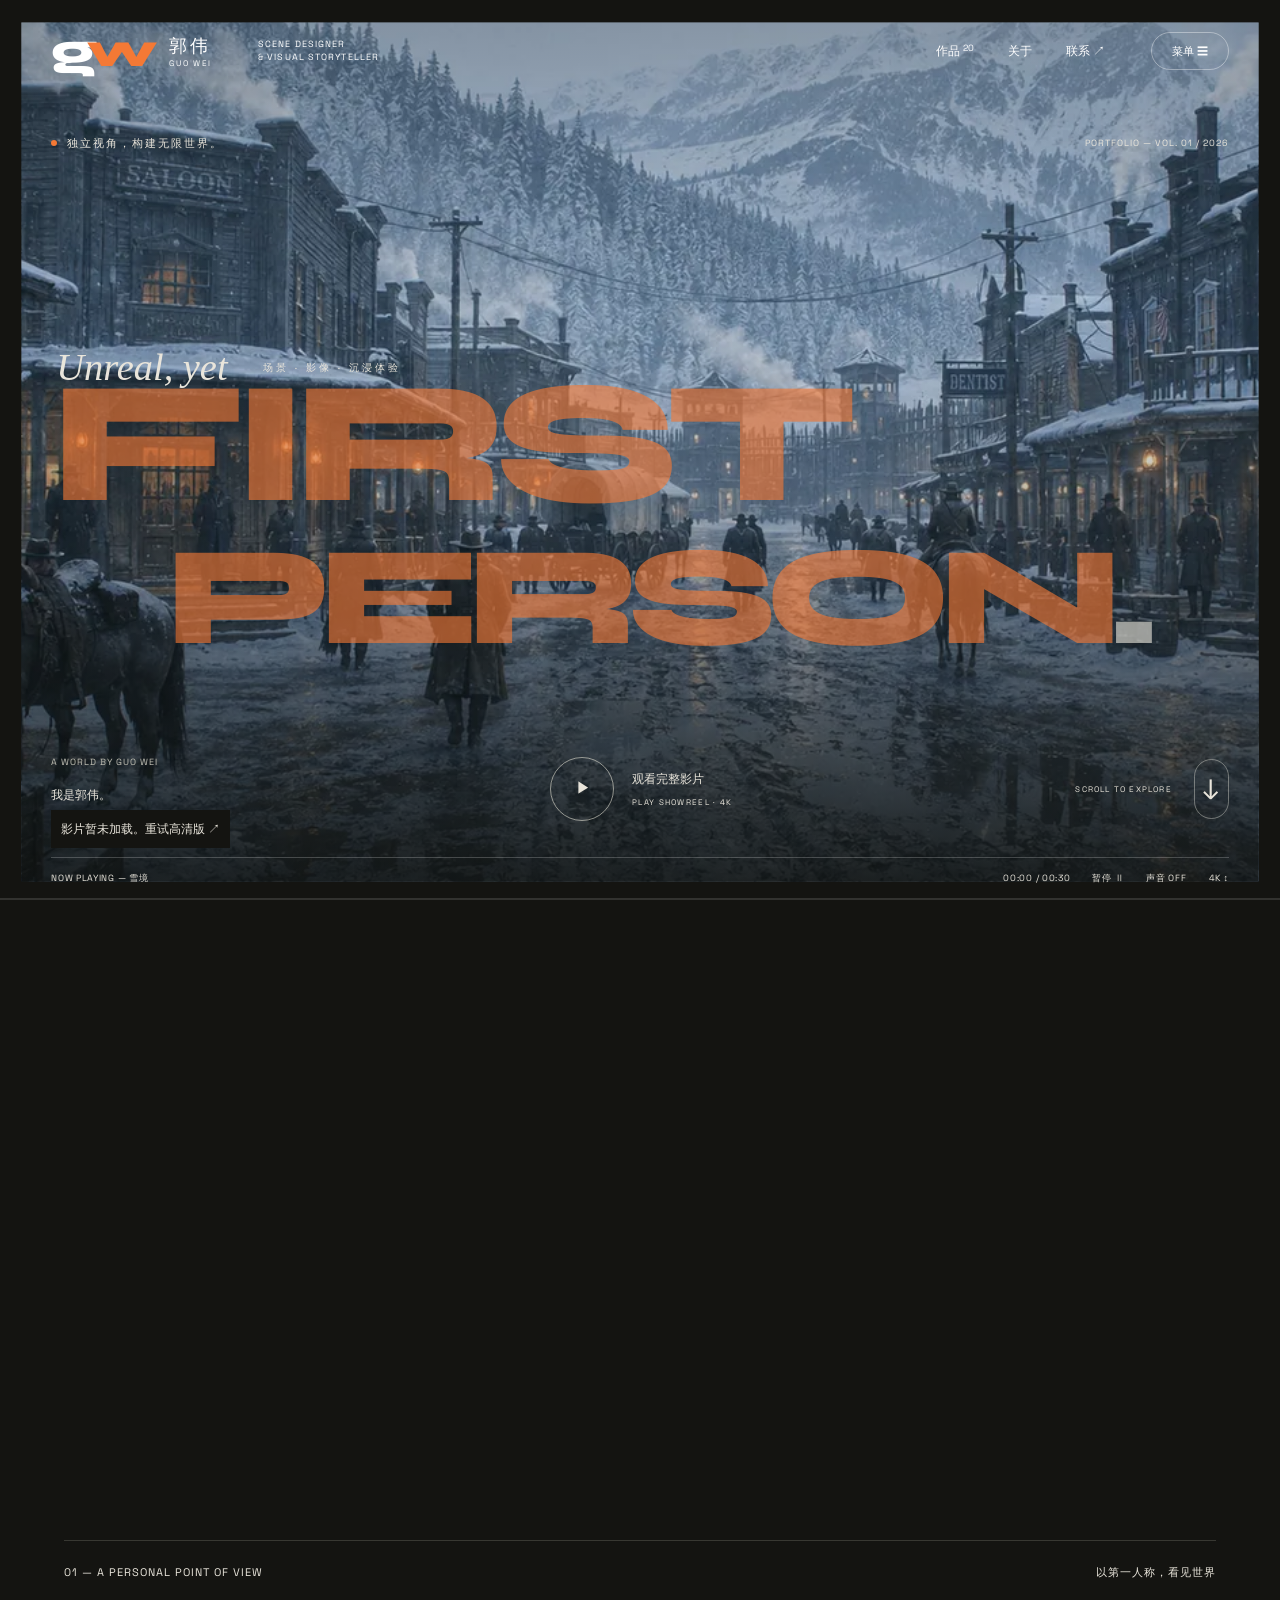
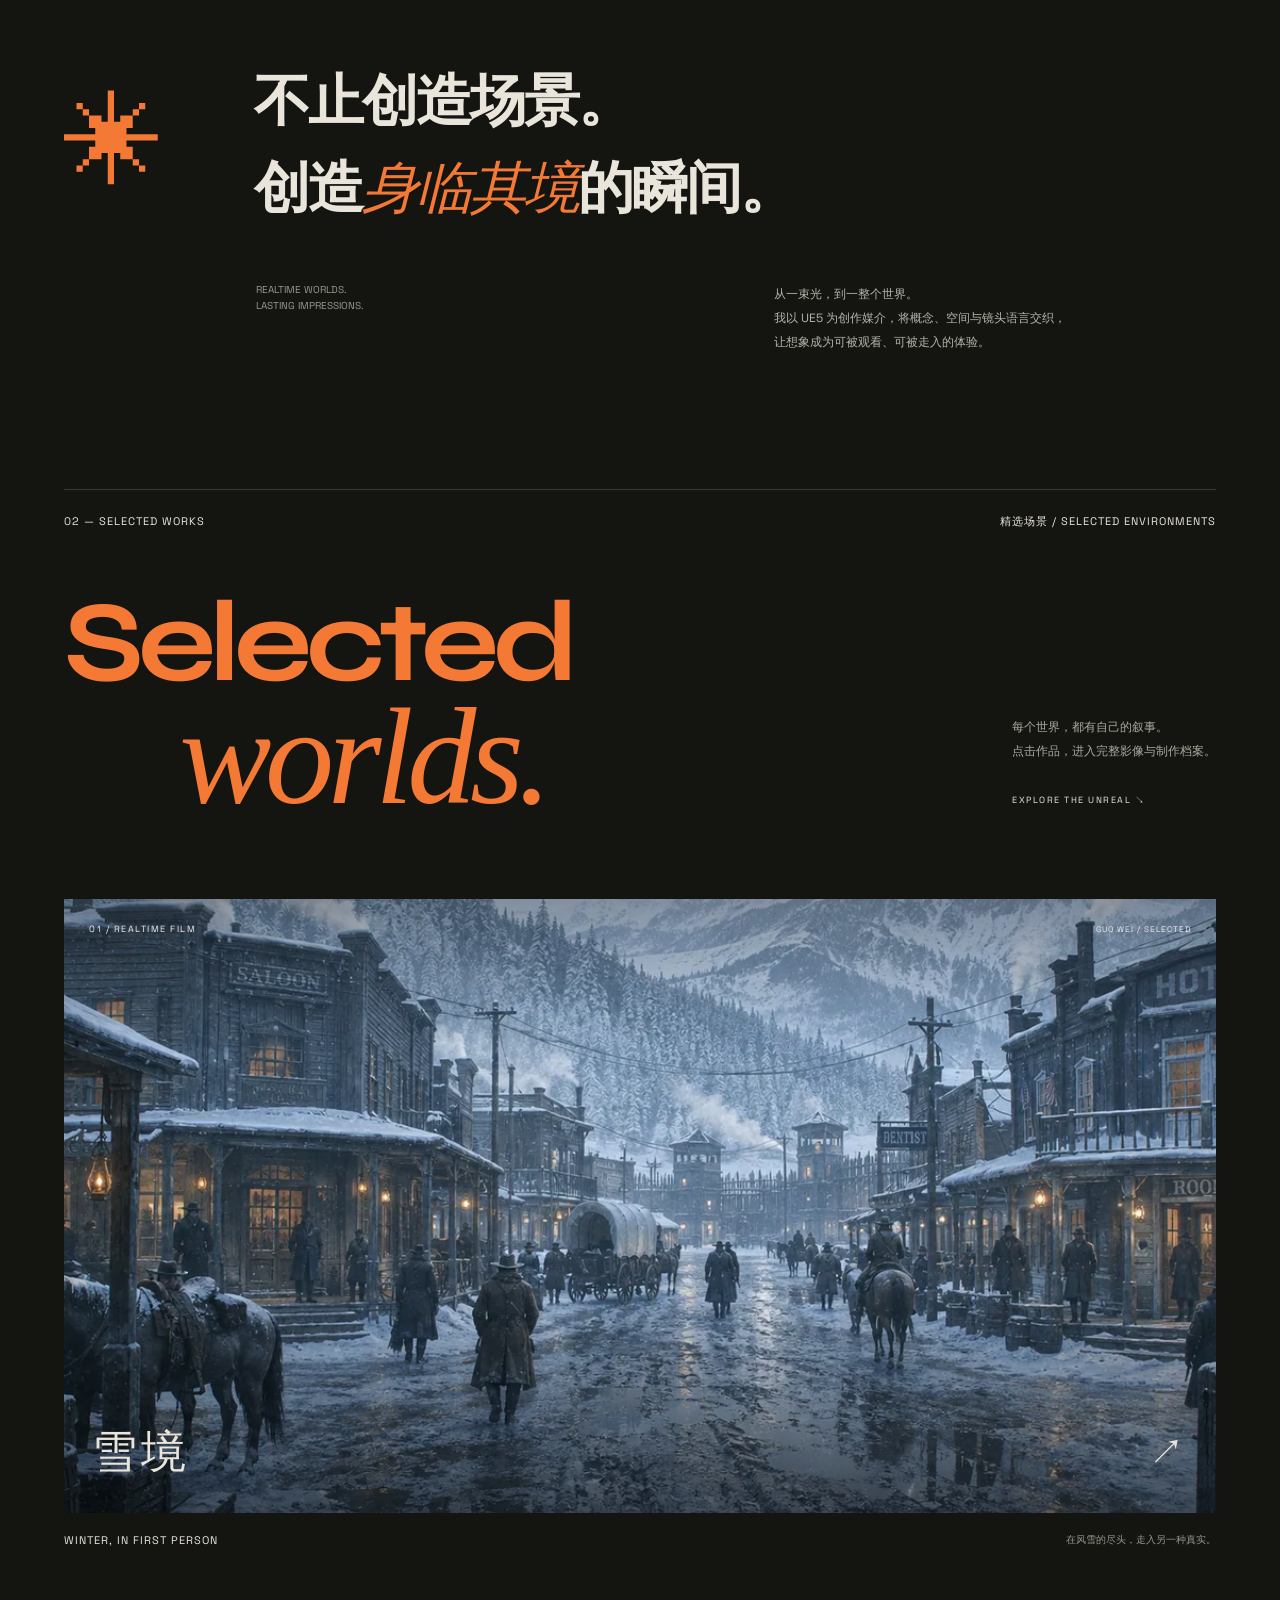
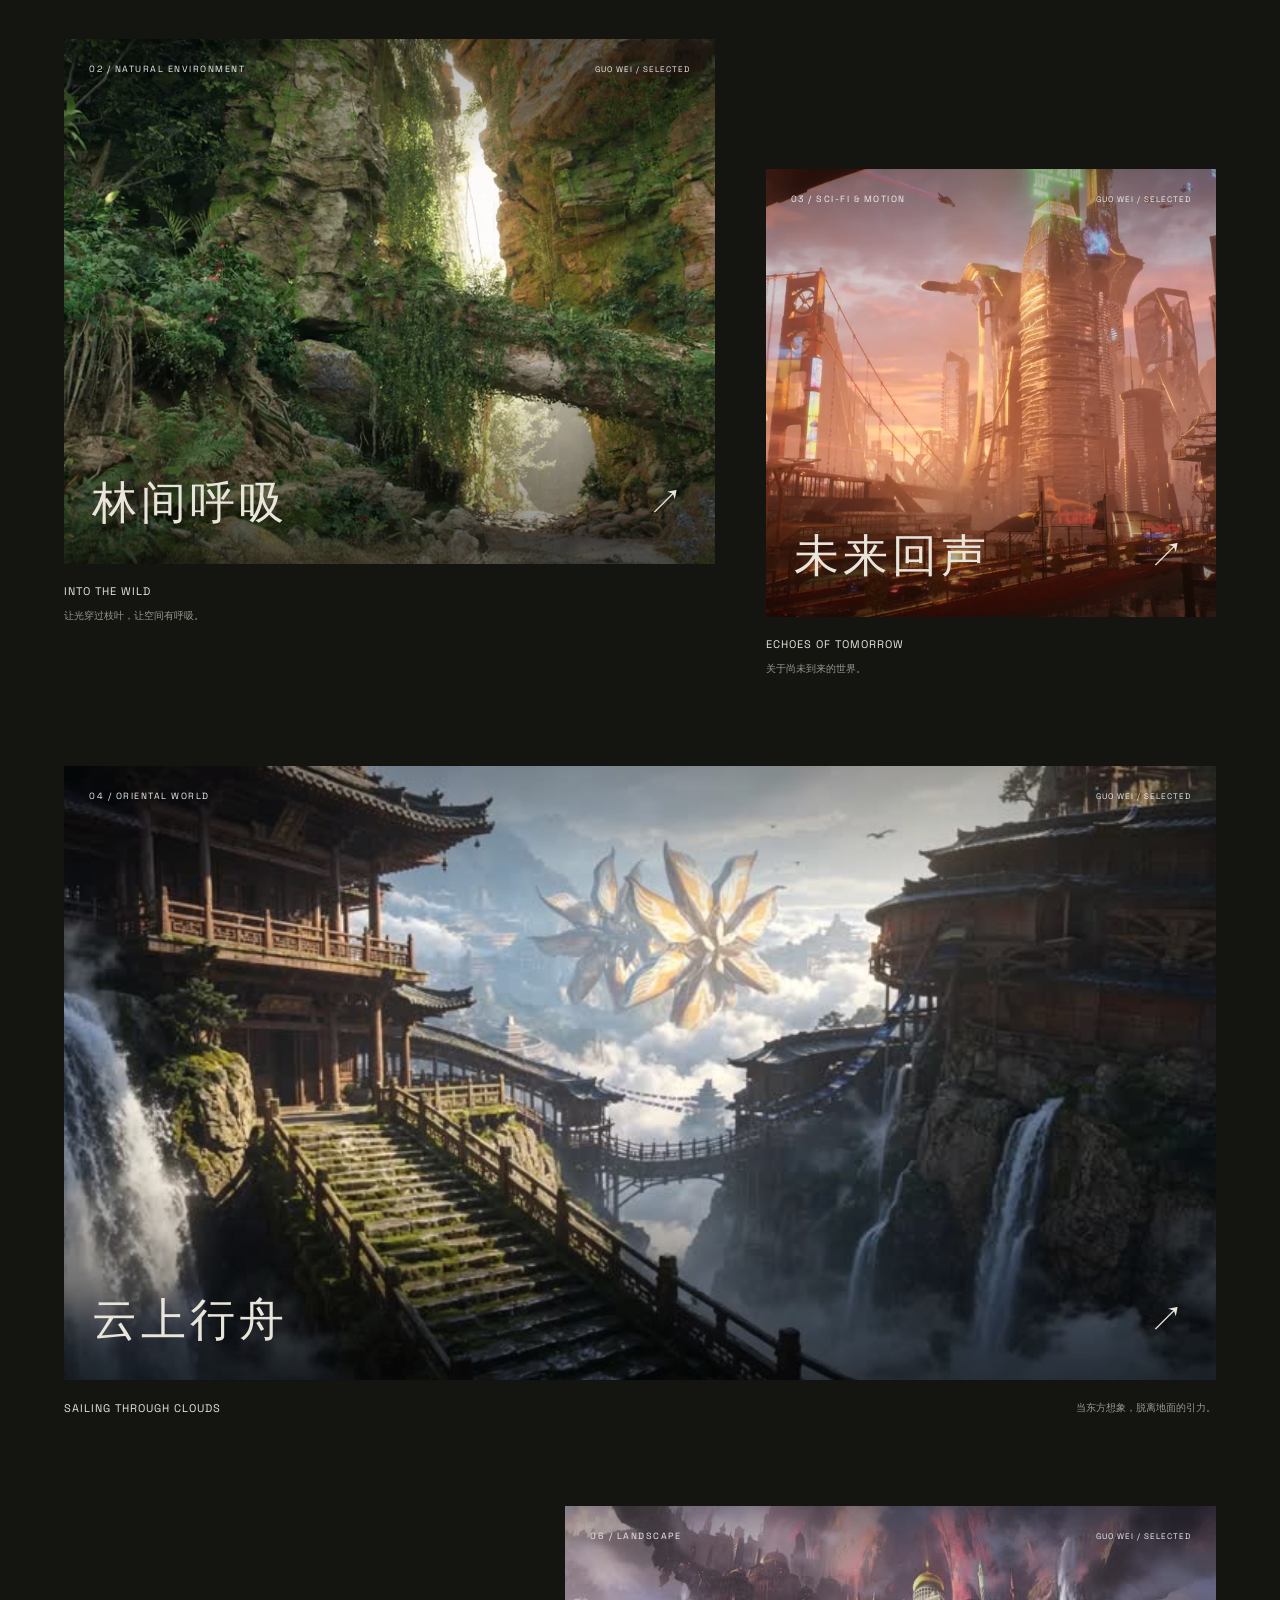
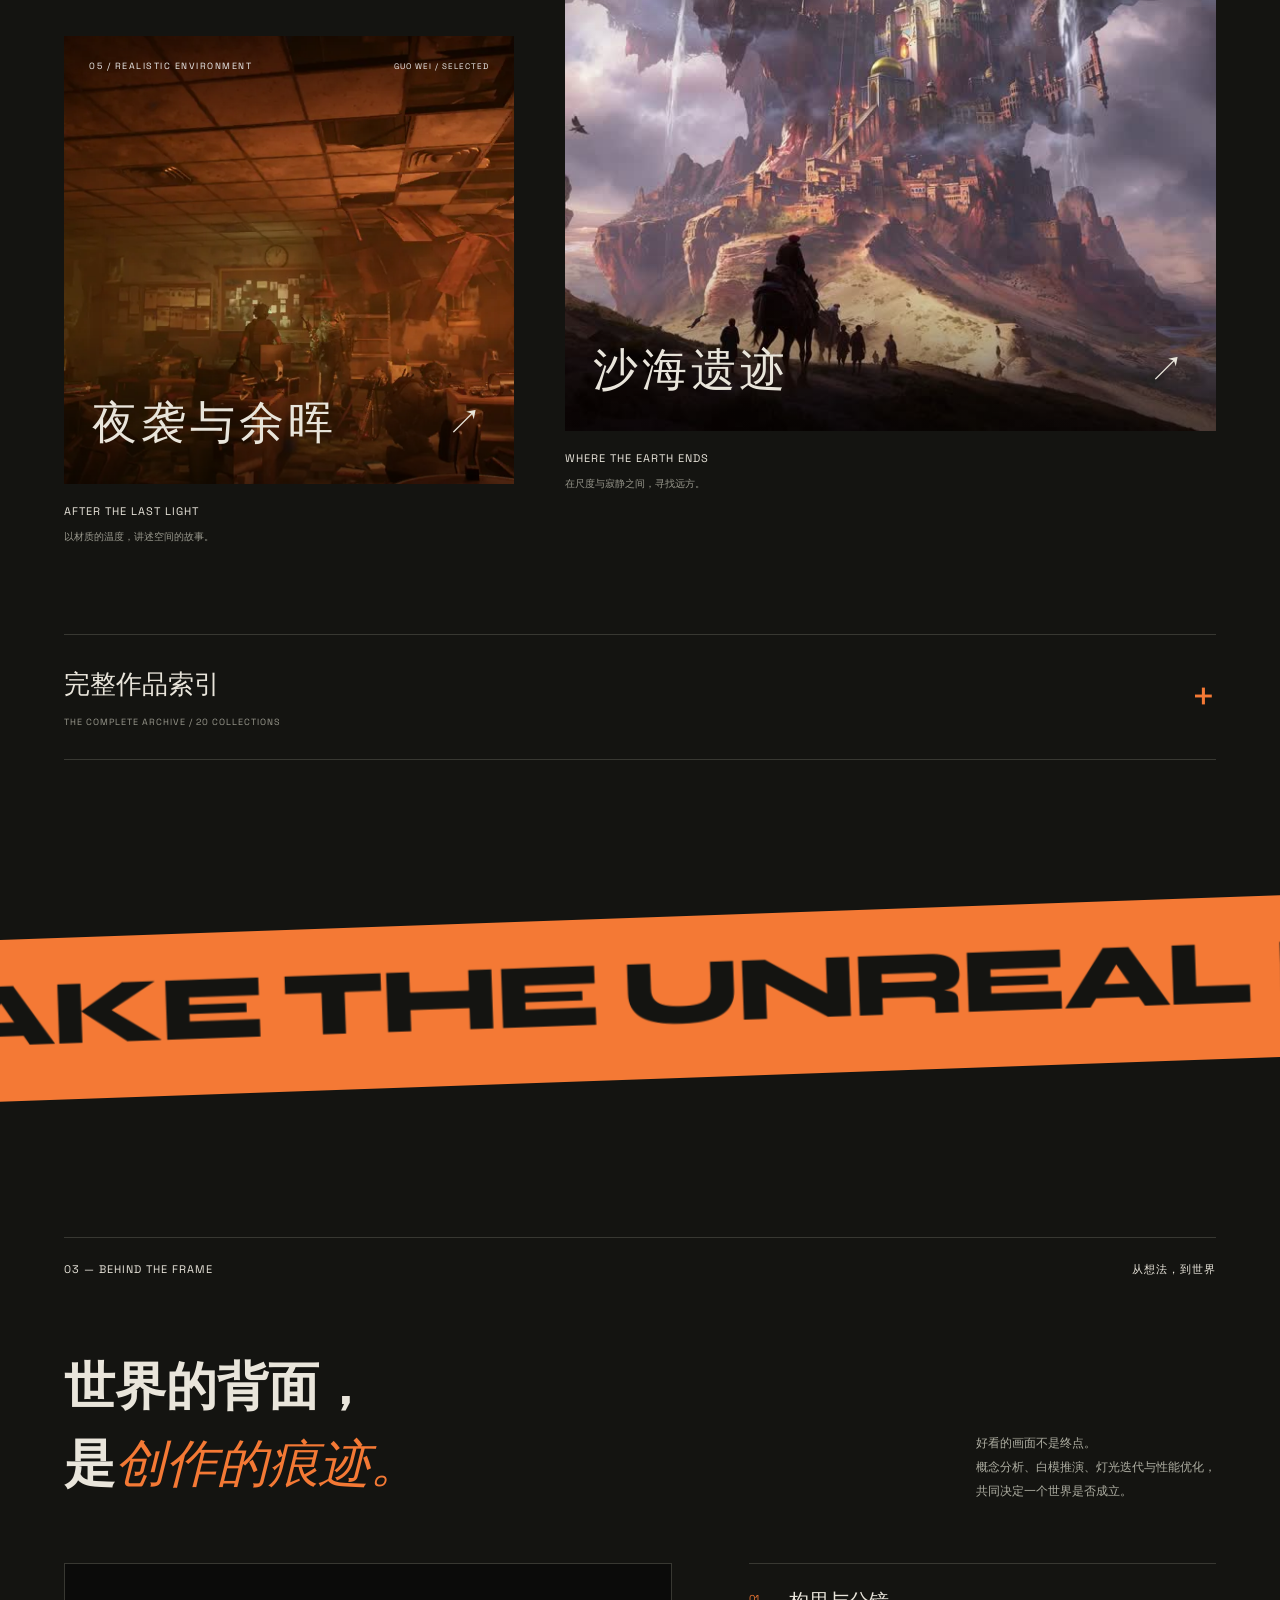
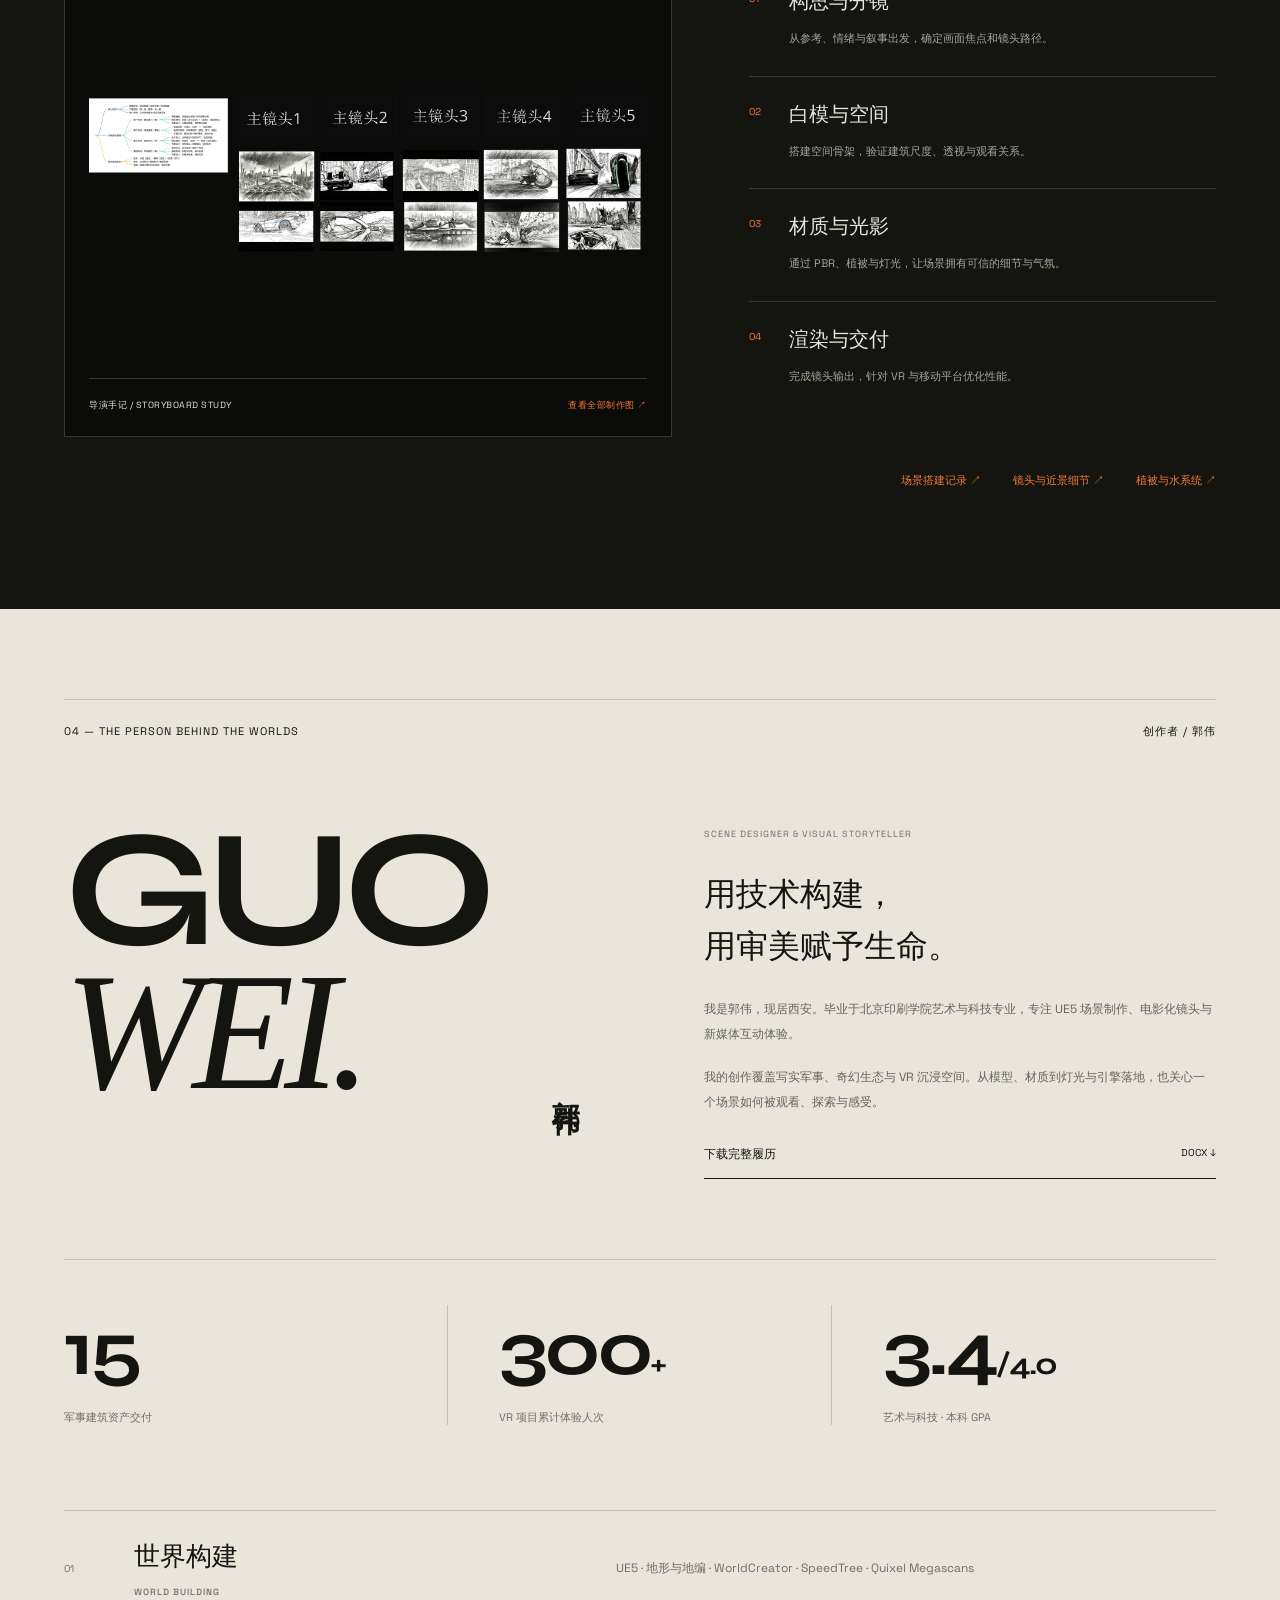
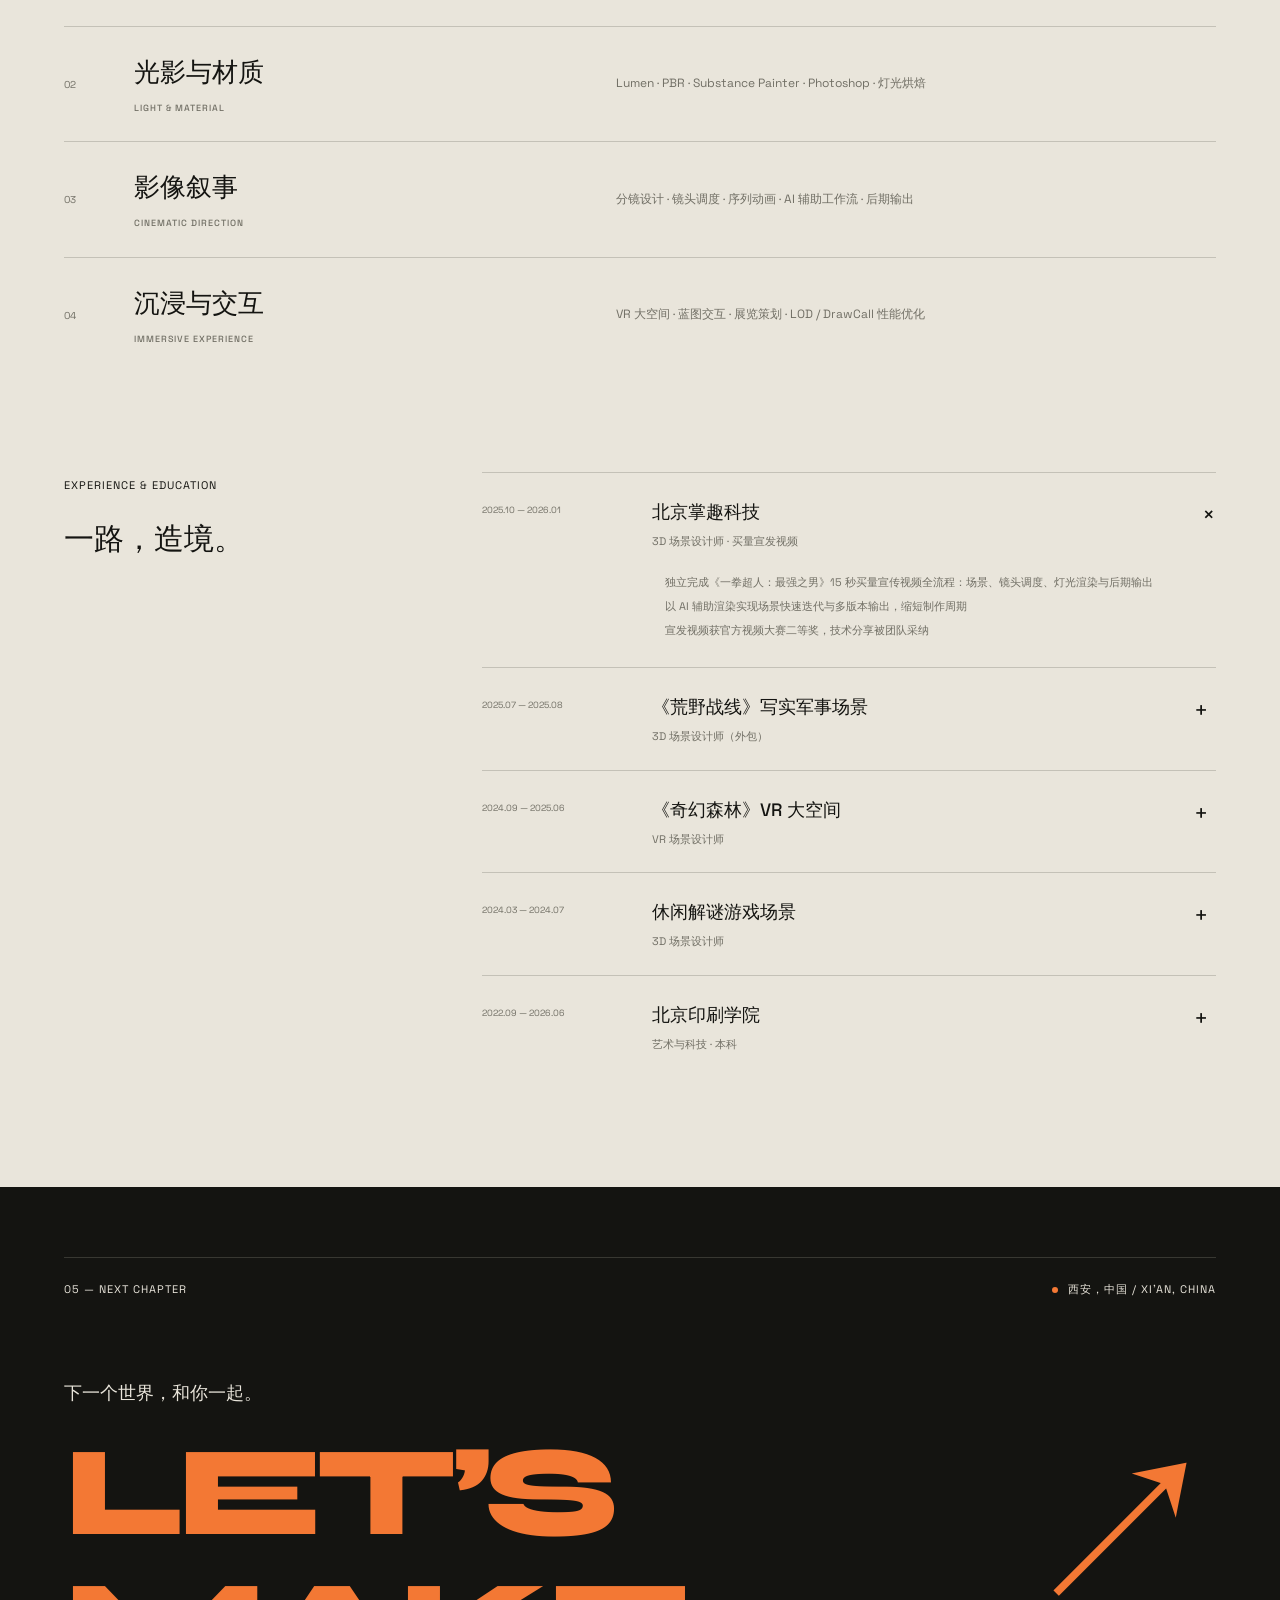
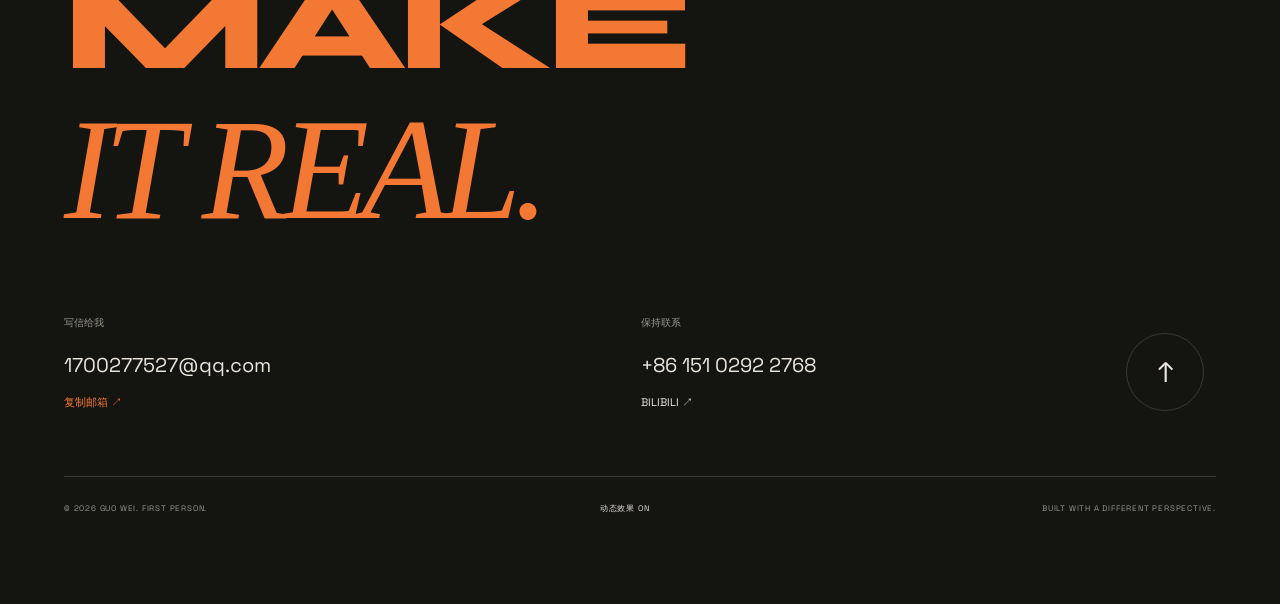
==== commit 1d0e89a1: "Update portfolio 2026-09-16 00:40" ====
--- a/index.html
+++ b/index.html
@@ -1 +1 @@
-<!DOCTYPE html><html lang="zh-CN"><head><meta charSet="utf-8"/><meta name="viewport" content="width=device-width, initial-scale=1"/><link rel="stylesheet" href="/_next/static/css/9aa175fd18ec5545.css" data-precedence="next"/><link rel="preload" as="script" fetchPriority="low" href="/_next/static/chunks/webpack-6095b1f393afb6f3.js"/><script src="/_next/static/chunks/fd9d1056-9d11d3d455ac08f7.js" async=""></script><script src="/_next/static/chunks/117-c331e423a208c13e.js" async=""></script><script src="/_next/static/chunks/main-app-6c10b08f7dd9c985.js" async=""></script><script src="/_next/static/chunks/c15bf2b0-7971b3d333b0cf68.js" async=""></script><script src="/_next/static/chunks/956-1199e15fb30baee0.js" async=""></script><script src="/_next/static/chunks/app/page-8acf9369d3b9ee1a.js" async=""></script><script src="/_next/static/chunks/128-90605b1b6b106811.js" async=""></script><script src="/_next/static/chunks/app/layout-060994fdf7af92b0.js" async=""></script><meta name="theme-color" content="#0A0B0D"/><title>郭伟 GUO WEI — AI Visual Designer / Creative Director</title><meta name="description" content="郭伟（GUO WEI）个人作品集：AI 视觉设计、AI 短剧、广告创意、展厅与标识设计、视频创意制作。以 AI、视觉与影像构建更有冲击力的品牌表达。"/><meta name="author" content="郭伟 GUO WEI"/><meta name="keywords" content="AI视觉设计,AI短剧,UE5场景,单镜头渲染,动态视觉,广告创意,展厅设计,标识导视,视频策划,Creative Director,AI Visual Designer,Portfolio"/><meta name="creator" content="郭伟 GUO WEI"/><meta name="robots" content="index, follow"/><link rel="canonical" href="https://guowei.design"/><meta property="og:title" content="郭伟 GUO WEI — AI Visual Designer / Creative Director"/><meta property="og:description" content="用 AI、视觉与影像，构建更有冲击力的品牌表达。"/><meta property="og:site_name" content="GUO WEI Portfolio"/><meta property="og:locale" content="zh_CN"/><meta property="og:image" content="https://guowei.design/media/hero/hero-poster.webp"/><meta property="og:type" content="website"/><meta name="twitter:card" content="summary_large_image"/><meta name="twitter:title" content="GUO WEI Portfolio"/><meta name="twitter:description" content="用 AI、视觉与影像，构建更有冲击力的品牌表达。"/><meta name="twitter:image" content="https://guowei.design/media/hero/hero-poster.webp"/><link rel="icon" href="data:image/svg+xml,&lt;svg xmlns=&#x27;http://www.w3.org/2000/svg&#x27; viewBox=&#x27;0 0 32 32&#x27;&gt;&lt;rect width=&#x27;32&#x27; height=&#x27;32&#x27; fill=&#x27;%230A0B0D&#x27;/&gt;&lt;text x=&#x27;16&#x27; y=&#x27;22&#x27; font-size=&#x27;18&#x27; text-anchor=&#x27;middle&#x27; fill=&#x27;%238FE3FF&#x27; font-family=&#x27;sans-serif&#x27; font-weight=&#x27;bold&#x27;&gt;G&lt;/text&gt;&lt;/svg&gt;"/><script src="/_next/static/chunks/polyfills-42372ed130431b0a.js" noModule=""></script></head><body class="bg-ink-900 text-cold antialiased"><script type="application/ld+json">{"@context":"https://schema.org","@type":"Person","name":"郭伟 GUO WEI","jobTitle":"AI Visual Designer / Creative Director","address":{"@type":"PostalAddress","addressLocality":"西安","addressCountry":"CN"},"email":"mailto:1700277527@qq.com","telephone":"+8615102922768","knowsAbout":["AI Visual","AI Short Film","UE5","Motion Design","Exhibition Design","Brand Identity"]}</script><div class="grain"></div><div class="fixed inset-0 z-[200] bg-ink-900 flex flex-col justify-between px-6 md:px-12 py-8 md:py-10 will-change-transform"><div class="flex items-center justify-between pl-fade"><span class="label">GUO WEI — PORTFOLIO</span><span class="label">©2025</span></div><div class="flex flex-col gap-6"><h1 class="font-display font-extrabold uppercase leading-[0.9] tracking-tight text-[13vw] md:text-[9vw] overflow-hidden"><span class="pl-line block overflow-hidden"><span class="inline-block">GUO WEI</span></span></h1><p class="pl-fade cn text-silver text-sm md:text-base tracking-wide2">AI 视觉设计 · AI 短剧 · 广告与展厅视觉</p></div><div class="flex items-end justify-between gap-8"><div class="pl-bar h-px flex-1 bg-white/15 relative overflow-hidden"><span class="absolute inset-0 bg-cold origin-left scale-x-0"></span></div><div class="font-grotesk text-3xl md:text-5xl tabular-nums">000</div></div></div><div class="cursor-dot"></div><div class="cursor-ring"><span class="cursor-label"></span></div><header class="fixed top-0 inset-x-0 z-[120] mix-blend-difference"><div class="flex items-center justify-between px-6 md:px-12 py-5 md:py-7 text-cold"><button class="font-display font-bold tracking-wide2 text-sm md:text-base uppercase" data-cursor="true">GUO WEI<span class="text-ice">®</span></button><nav class="hidden md:flex items-center gap-7 text-[11px] tracking-mega uppercase"><button class="link-line opacity-80 hover:opacity-100" data-cursor="true"><span class="text-ice mr-1">01</span>ABOUT</button><button class="link-line opacity-80 hover:opacity-100" data-cursor="true"><span class="text-ice mr-1">02</span>WORKS</button><button class="link-line opacity-80 hover:opacity-100" data-cursor="true"><span class="text-ice mr-1">03</span>SHOWREEL</button><button class="link-line opacity-80 hover:opacity-100" data-cursor="true"><span class="text-ice mr-1">04</span>PATH</button><button class="link-line opacity-80 hover:opacity-100" data-cursor="true"><span class="text-ice mr-1">05</span>SKILLS</button><button class="link-line opacity-80 hover:opacity-100" data-cursor="true"><span class="text-ice mr-1">06</span>CONTACT</button></nav><button class="md:hidden text-[11px] tracking-mega uppercase" data-cursor="true">MENU</button></div><div class="h-px bg-white/10 mx-6 md:mx-12"><div class="h-px bg-cold origin-left scale-x-0"></div></div></header><main><section id="hero" class="relative h-[100svh] w-full overflow-hidden bg-ink-900"><div class="h-bg absolute inset-0 will-change-transform"><video class="absolute inset-0 h-full w-full object-cover will-change-transform" poster="/media/hero/hero-poster.webp" autoPlay="" muted="" loop="" playsInline="" preload="auto"><source src="/media/hero/hero-mobile.mp4" media="(max-width: 768px)" type="video/mp4"/><source src="/media/hero/hero.mp4" type="video/mp4"/></video><div class="absolute inset-0 vignette"></div><div class="absolute inset-0 bg-gradient-to-r from-ink-900/70 via-transparent to-ink-900/30"></div></div><div class="h-content absolute inset-0 z-10 flex flex-col justify-between px-6 md:px-12 pt-28 pb-10 md:pb-14"><div class="h-fade flex items-center justify-between text-[11px] tracking-mega uppercase text-cold/80"><span>西安 · XI&#x27;AN, CHINA</span><span class="hidden md:block">AVAILABLE FOR WORK · 2026</span><span class="flex items-center gap-2"><span class="h-1.5 w-1.5 rounded-full bg-volt animate-pulseSoft"></span>LIVE PORTFOLIO</span></div><div class="max-w-[1500px]"><div class="overflow-hidden mb-3 md:mb-5"><p class="h-line inline-block text-[11px] md:text-sm tracking-mega uppercase text-ice/90">AI VISUAL DESIGNER<!-- --> <span class="text-silver">/</span> <!-- -->CREATIVE DIRECTOR</p></div><h1 class="font-display font-extrabold uppercase text-cold fluid-hero tracking-[0.01em] [perspective:800px]"><span class="block"><span class="h-char inline-block" style="white-space:pre">G</span><span class="h-char inline-block" style="white-space:pre">U</span><span class="h-char inline-block" style="white-space:pre">O</span></span><span class="block"><span class="h-char inline-block" style="white-space:pre">W</span><span class="h-char inline-block" style="white-space:pre">E</span><span class="h-char inline-block" style="white-space:pre">I</span></span></h1><div class="mt-4 md:mt-7 flex flex-col md:flex-row md:items-end md:justify-between gap-4"><div class="overflow-hidden max-w-3xl"><p class="h-line cn text-lg md:text-3xl text-cold/90 font-light leading-snug">用 AI、视觉与影像，构建更有冲击力的品牌表达。</p></div><p class="h-line hidden md:block max-w-xs text-xs leading-relaxed text-silver tracking-wide2">Crafting cinematic brand experiences with AI, visual design &amp; motion.</p></div></div><div class="h-fade flex items-end justify-between"><div class="flex items-center gap-3 text-[11px] tracking-mega uppercase text-silver"><span class="scroll-cue block h-10 w-px bg-gradient-to-b from-ice to-transparent"></span>SCROLL TO EXPLORE</div><span class="cn text-[11px] tracking-wide2 text-silver">AI 视觉设计 / AI 短剧 / 广告与展厅视觉</span></div></div></section><section id="about" class="relative px-6 md:px-12 pt-24 md:pt-36 pb-20 md:pb-28"><div class="flex items-end justify-between gap-6 border-t hairline pt-5 md:pt-7"><div class="flex items-baseline gap-4 md:gap-6"><span class="eyebrow-num text-ice text-sm md:text-base">01</span><span class="label text-cold/90 text-xs md:text-sm">ABOUT ME</span><span class="cn text-faint text-xs md:text-sm tracking-wide2 hidden sm:inline">关于我</span></div><div class="hidden md:block text-[11px] tracking-mega uppercase text-faint">XI&#x27;AN · BEIJING</div></div><div class="mt-12 md:mt-20 grid grid-cols-12 gap-y-12 md:gap-x-10"><div class="col-span-12 lg:col-span-8"><h2 class="cn font-light text-[6.4vw] md:text-[3.05vw] leading-[1.32] text-cold/95"><span class=""><span class="mask-line"><span class="lr-inner inline-block will-change-transform pr-2">我是郭伟，一名游走在 AI 影像与实时引擎之间的</span></span><span class="mask-line"><span class="lr-inner inline-block will-change-transform pr-2">视觉创作者。以电影级的光影、分镜与运镜，</span></span><span class="mask-line"><span class="lr-inner inline-block will-change-transform pr-2">把概念、空间与品牌叙事，变成可被观看、</span></span><span class="mask-line"><span class="lr-inner inline-block will-change-transform pr-2">可被走入、也可被传播的动态影像。</span></span></span></h2><div class="mt-10 max-w-xl text-sm md:text-[15px] leading-loose text-silver">具备 UE5 全流程场景制作与新媒体展览策划的双重能力 —— 模型、材质、灯光、烘焙、地形与性能优化； 并把 AI 辅助工作流落地到分镜、单镜头渲染与买量广告。从概念分析到引擎渲染、从展厅策划到影像交付， 我更在意最终画面的「冲击力」与「叙事感」。</div></div><div class="col-span-12 lg:col-span-4 flex lg:justify-end"><div class="ab-portrait relative w-full max-w-[360px] aspect-[3/4] overflow-hidden bg-ink-700" data-cursor="hover"><img src="/media/stills/portrait.webp" alt="郭伟肖像" loading="lazy" class="ab-portrait-inner absolute inset-0 h-[116%] w-full object-cover will-change-transform"/><div class="absolute inset-0 bg-gradient-to-t from-ink-900/70 via-transparent to-transparent"></div><div class="absolute -bottom-16 -right-16 h-40 w-40 animate-[spin_14s_linear_infinite] opacity-80"><svg viewBox="0 0 200 200" class="h-full w-full"><defs><path id="circ" d="M100,100 m-78,0 a78,78 0 1,1 156,0 a78,78 0 1,1 -156,0"></path></defs><text class="fill-ice/80" style="font-size:13px;letter-spacing:3px"><textPath href="#circ">AI VISUAL · MOTION · SPACE · CINEMATIC · </textPath></text></svg></div><div class="absolute left-4 bottom-4 text-[11px] tracking-mega uppercase text-cold/80">GUO WEI<div class="cn text-silver tracking-wide2 normal-case mt-1">动态肖像位 · 可替换个人照片</div></div></div></div></div><div class="relative mt-16 md:mt-24 h-px"></div><div class="pointer-events-none absolute inset-0 hidden lg:block"><span class="ab-drift absolute text-[11px] tracking-mega uppercase text-faint" style="top:30%;left:4%">AI WORKFLOW</span><span class="ab-drift absolute text-[11px] tracking-mega uppercase text-faint" style="top:39%;left:19%">UE5</span><span class="ab-drift absolute text-[11px] tracking-mega uppercase text-faint" style="top:48%;left:34%">CINEMATIC</span><span class="ab-drift absolute text-[11px] tracking-mega uppercase text-faint" style="top:57%;left:49%">分镜叙事</span><span class="ab-drift absolute text-[11px] tracking-mega uppercase text-faint" style="top:66%;left:64%">空间光影</span><span class="ab-drift absolute text-[11px] tracking-mega uppercase text-faint" style="top:75%;left:79%">动态品牌</span></div><div class="mt-10 md:mt-16 grid grid-cols-2 md:grid-cols-4 border-t hairline"><div class="border-b md:border-b-0 md:border-r hairline last:border-r-0 py-7 md:py-10 md:px-8 first:md:pl-0"><div class="font-display font-bold fluid-h3 text-cold eyebrow-num"><span class=""><span class="cu-num">0</span>+</span></div><div class="cn mt-2 text-xs md:text-sm text-silver tracking-wide2">部动画审美积累</div></div><div class="border-b md:border-b-0 md:border-r hairline last:border-r-0 py-7 md:py-10 md:px-8 first:md:pl-0"><div class="font-display font-bold fluid-h3 text-cold eyebrow-num"><span class=""><span class="cu-num">0</span>+</span></div><div class="cn mt-2 text-xs md:text-sm text-silver tracking-wide2">部电影镜头积累</div></div><div class="border-b md:border-b-0 md:border-r hairline last:border-r-0 py-7 md:py-10 md:px-8 first:md:pl-0"><div class="font-display font-bold fluid-h3 text-cold eyebrow-num"><span class=""><span class="cu-num">0</span>+</span></div><div class="cn mt-2 text-xs md:text-sm text-silver tracking-wide2">人次 VR 沉浸体验</div></div><div class="border-b md:border-b-0 md:border-r hairline last:border-r-0 py-7 md:py-10 md:px-8 first:md:pl-0"><div class="font-display font-bold fluid-h3 text-cold eyebrow-num"><span class=""><span class="cu-num">0</span>%</span></div><div class="cn mt-2 text-xs md:text-sm text-silver tracking-wide2">外包资产交付通过率</div></div></div></section><section class="px-6 md:px-12 py-16 md:py-24 border-t hairline"><div class="flex items-end justify-between mb-8 md:mb-12"><h3 class="cn text-2xl md:text-4xl text-cold font-medium">从分镜到成片 <span class="font-display uppercase text-silver text-base md:text-xl ml-3">From Storyboard to Screen</span></h3><span class="label text-faint hidden md:block">AI + UE5 PIPELINE</span></div><div class="flex gap-4 md:gap-6 overflow-x-auto no-scrollbar snap-x snap-mandatory pb-2"><div class="shrink-0 w-[78vw] md:w-[23vw] snap-start"><div class="relative overflow-hidden aspect-[4/3] bg-ink-700"><img src="/media/process/director-1.webp" alt="分镜 / 导演" loading="lazy" class="p-img absolute inset-0 h-[116%] w-full object-cover object-top will-change-transform"/><span class="absolute left-3 top-3 eyebrow-num text-ice text-sm">0<!-- -->1</span></div><div class="mt-4 flex items-baseline justify-between"><span class="cn text-cold text-base md:text-lg">分镜 / 导演</span><span class="label text-faint">STORYBOARD</span></div><p class="cn mt-1 text-xs md:text-sm text-silver leading-relaxed">镜头表与主镜头规划，先确定叙事节奏</p></div><div class="shrink-0 w-[78vw] md:w-[23vw] snap-start"><div class="relative overflow-hidden aspect-[4/3] bg-ink-700"><img src="/media/process/director-2.webp" alt="关卡 / 空间拆解" loading="lazy" class="p-img absolute inset-0 h-[116%] w-full object-cover object-top will-change-transform"/><span class="absolute left-3 top-3 eyebrow-num text-ice text-sm">0<!-- -->2</span></div><div class="mt-4 flex items-baseline justify-between"><span class="cn text-cold text-base md:text-lg">关卡 / 空间拆解</span><span class="label text-faint">BLOCKING</span></div><p class="cn mt-1 text-xs md:text-sm text-silver leading-relaxed">白盒与机位预演，验证构图与动线</p></div><div class="shrink-0 w-[78vw] md:w-[23vw] snap-start"><div class="relative overflow-hidden aspect-[4/3] bg-ink-700"><img src="/media/process/director-3.webp" alt="模型 / 地编" loading="lazy" class="p-img absolute inset-0 h-[116%] w-full object-cover object-top will-change-transform"/><span class="absolute left-3 top-3 eyebrow-num text-ice text-sm">0<!-- -->3</span></div><div class="mt-4 flex items-baseline justify-between"><span class="cn text-cold text-base md:text-lg">模型 / 地编</span><span class="label text-faint">BUILD</span></div><p class="cn mt-1 text-xs md:text-sm text-silver leading-relaxed">模块化资产与地形材质系统化搭建</p></div><div class="shrink-0 w-[78vw] md:w-[23vw] snap-start"><div class="relative overflow-hidden aspect-[4/3] bg-ink-700"><img src="/media/process/director-4.webp" alt="渲染 / 成片" loading="lazy" class="p-img absolute inset-0 h-[116%] w-full object-cover object-top will-change-transform"/><span class="absolute left-3 top-3 eyebrow-num text-ice text-sm">0<!-- -->4</span></div><div class="mt-4 flex items-baseline justify-between"><span class="cn text-cold text-base md:text-lg">渲染 / 成片</span><span class="label text-faint">FINAL</span></div><p class="cn mt-1 text-xs md:text-sm text-silver leading-relaxed">Lumen 灯光、单镜头渲染与后期调色</p></div></div></section><section id="works" class="relative px-6 md:px-12 pt-24 md:pt-32 pb-10"><div class="flex items-end justify-between gap-6 border-t hairline pt-5 md:pt-7"><div class="flex items-baseline gap-4 md:gap-6"><span class="eyebrow-num text-ice text-sm md:text-base">02</span><span class="label text-cold/90 text-xs md:text-sm">SELECTED WORKS</span><span class="cn text-faint text-xs md:text-sm tracking-wide2 hidden sm:inline">精选作品</span></div><div class="hidden md:block text-[11px] tracking-mega uppercase text-faint">2023 — 2025</div></div><div class="mt-10 md:mt-14 flex flex-col md:flex-row md:items-end md:justify-between gap-6"><h2 class="font-display font-extrabold uppercase fluid-h2 text-cold"><span class=""><span class="mask-line"><span class="lr-inner inline-block will-change-transform text-stroke">SELECTED</span></span><span class="mask-line"><span class="lr-inner inline-block will-change-transform text-stroke">WORKS</span></span></span><span class="block cn text-cold font-medium not-italic text-[5vw] md:text-[2.4vw] mt-2">把每一帧，都做成封面。</span></h2><div class="flex flex-wrap gap-2" data-cursor="true"><button class="rounded-full border px-4 py-2 text-[11px] tracking-wide2 transition-all duration-500 border-ice bg-ice text-ink-900"><span class="cn">全部</span></button><button class="rounded-full border px-4 py-2 text-[11px] tracking-wide2 transition-all duration-500 hairline text-silver hover:text-cold hover:border-white/40"><span class="cn">AI短剧 / 视频</span></button><button class="rounded-full border px-4 py-2 text-[11px] tracking-wide2 transition-all duration-500 hairline text-silver hover:text-cold hover:border-white/40"><span class="cn">AI视觉 / 概念</span></button><button class="rounded-full border px-4 py-2 text-[11px] tracking-wide2 transition-all duration-500 hairline text-silver hover:text-cold hover:border-white/40"><span class="cn">展厅 / 空间</span></button><button class="rounded-full border px-4 py-2 text-[11px] tracking-wide2 transition-all duration-500 hairline text-silver hover:text-cold hover:border-white/40"><span class="cn">广告 / 动态</span></button></div></div><div><div data-cat="film"><article class="work-row group relative grid grid-cols-12 items-center gap-y-6 md:gap-x-10 py-10 md:py-16" data-cursor-label="VIEW"><span class="pointer-events-none absolute -top-2 md:top-2 select-none font-display font-extrabold text-[26vw] md:text-[13vw] leading-none text-white/[0.04] left-2">01</span><div class="col-span-12 md:col-span-8 "><div class="w-media-inner relative overflow-hidden bg-ink-700 aspect-[16/10] will-change-[clip-path]"><div class="w-par absolute inset-0 will-change-transform"><img src="/media/works/ember-frontier-poster.webp" alt="余烬边境" loading="lazy" class="work-media absolute inset-0 h-full w-full object-cover"/><video muted="" loop="" playsInline="" preload="none" class="work-video absolute inset-0 h-full w-full object-cover"><source src="/media/works/ember-frontier.mp4" type="video/mp4"/></video></div><div class="absolute inset-0 ring-1 ring-inset ring-white/5"></div><span class="absolute left-4 top-4 label text-cold/80 bg-ink-900/40 backdrop-blur px-3 py-1.5">AI 短剧 · AI 视频</span><span class="absolute right-4 bottom-4 flex h-12 w-12 items-center justify-center rounded-full border border-white/30 text-cold text-[10px] tracking-mega opacity-0 transition-opacity duration-500 group-hover:opacity-100">VIEW</span></div></div><div class="w-meta col-span-12 md:col-span-4 md:pl-4"><div class="flex items-center gap-3 text-faint text-xs eyebrow-num mb-3"><span class="text-ice">01</span><span>/</span><span>2025</span></div><h3 class="cn font-medium text-3xl md:text-5xl text-cold leading-tight">余烬边境</h3><p class="mt-1 font-display font-bold uppercase text-sm md:text-lg text-silver tracking-wide2">EMBER FRONTIER</p><p class="cn mt-5 text-sm leading-relaxed text-silver line-clamp-3">以熔岩废土与红色光刃构建的科幻短剧片段。借助 AI 影像生成与单镜头渲染，完成从分镜、镜头调度到成片的一体化叙事，强调体积光、烟尘与电影级运镜带来的压迫感。</p><div class="cn mt-5 text-[11px] md:text-xs leading-relaxed text-faint tracking-wide2 border-t hairline pt-4">负责：<!-- -->分镜设计 / AI 影像生成 / 单镜头渲染 / 运镜 / 调色</div></div></article></div><div data-cat="film"><article class="work-row group relative grid grid-cols-12 items-center gap-y-6 md:gap-x-10 py-10 md:py-16" data-cursor-label="VIEW"><span class="pointer-events-none absolute -top-2 md:top-2 select-none font-display font-extrabold text-[26vw] md:text-[13vw] leading-none text-white/[0.04] right-2">02</span><div class="col-span-12 md:col-span-8 md:order-2"><div class="w-media-inner relative overflow-hidden bg-ink-700 aspect-[16/10] will-change-[clip-path]"><div class="w-par absolute inset-0 will-change-transform"><img src="/media/works/winter-requiem-poster.webp" alt="凛冬镇" loading="lazy" class="work-media absolute inset-0 h-full w-full object-cover"/><video muted="" loop="" playsInline="" preload="none" class="work-video absolute inset-0 h-full w-full object-cover"><source src="/media/works/winter-requiem.mp4" type="video/mp4"/></video></div><div class="absolute inset-0 ring-1 ring-inset ring-white/5"></div><span class="absolute left-4 top-4 label text-cold/80 bg-ink-900/40 backdrop-blur px-3 py-1.5">AI 视频 · 单镜头渲染</span><span class="absolute right-4 bottom-4 flex h-12 w-12 items-center justify-center rounded-full border border-white/30 text-cold text-[10px] tracking-mega opacity-0 transition-opacity duration-500 group-hover:opacity-100">VIEW</span></div></div><div class="w-meta col-span-12 md:col-span-4 md:order-1 md:pr-4"><div class="flex items-center gap-3 text-faint text-xs eyebrow-num mb-3"><span class="text-ice">02</span><span>/</span><span>2025</span></div><h3 class="cn font-medium text-3xl md:text-5xl text-cold leading-tight">凛冬镇</h3><p class="mt-1 font-display font-bold uppercase text-sm md:text-lg text-silver tracking-wide2">WINTER REQUIEM</p><p class="cn mt-5 text-sm leading-relaxed text-silver line-clamp-3">末日雪景下的西部小镇，30 秒连贯运镜分镜短片。从白模预演到 4K 成片，逐层打磨雪雾、湿冷材质与群演调度，让一条镜头走完一整段叙事。</p><div class="cn mt-5 text-[11px] md:text-xs leading-relaxed text-faint tracking-wide2 border-t hairline pt-4">负责：<!-- -->分镜 / 白模预演 / 4K 渲染 / 氛围设计</div></div></article></div><div data-cat="visual"><article class="work-row group relative grid grid-cols-12 items-center gap-y-6 md:gap-x-10 py-10 md:py-16" data-cursor-label="VIEW"><span class="pointer-events-none absolute -top-2 md:top-2 select-none font-display font-extrabold text-[26vw] md:text-[13vw] leading-none text-white/[0.04] left-2">03</span><div class="col-span-12 md:col-span-8 "><div class="w-media-inner relative overflow-hidden bg-ink-700 aspect-[16/10] will-change-[clip-path]"><div class="w-par absolute inset-0 will-change-transform"><img src="/media/works/alien-wetland-poster.webp" alt="异星湿地" loading="lazy" class="work-media absolute inset-0 h-full w-full object-cover"/><video muted="" loop="" playsInline="" preload="none" class="work-video absolute inset-0 h-full w-full object-cover"><source src="/media/works/alien-wetland.mp4" type="video/mp4"/></video></div><div class="absolute inset-0 ring-1 ring-inset ring-white/5"></div><span class="absolute left-4 top-4 label text-cold/80 bg-ink-900/40 backdrop-blur px-3 py-1.5">AI 视觉 · 概念设计</span><span class="absolute right-4 bottom-4 flex h-12 w-12 items-center justify-center rounded-full border border-white/30 text-cold text-[10px] tracking-mega opacity-0 transition-opacity duration-500 group-hover:opacity-100">VIEW</span></div></div><div class="w-meta col-span-12 md:col-span-4 md:pl-4"><div class="flex items-center gap-3 text-faint text-xs eyebrow-num mb-3"><span class="text-ice">03</span><span>/</span><span>2025</span></div><h3 class="cn font-medium text-3xl md:text-5xl text-cold leading-tight">异星湿地</h3><p class="mt-1 font-display font-bold uppercase text-sm md:text-lg text-silver tracking-wide2">ALIEN WETLANDS</p><p class="cn mt-5 text-sm leading-relaxed text-silver line-clamp-3">巨型碟形结构与迷雾生态交织的异星文明景观。先用 AI 视觉快速发散世界观，再以 UE 地编落地为可漫游场景，形成从概念到实时画面的完整闭环。</p><div class="cn mt-5 text-[11px] md:text-xs leading-relaxed text-faint tracking-wide2 border-t hairline pt-4">负责：<!-- -->概念探索 / AI 视觉 / UE 地编 / 世界观</div></div></article></div><div data-cat="motion"><article class="work-row group relative grid grid-cols-12 items-center gap-y-6 md:gap-x-10 py-10 md:py-16" data-cursor-label="VIEW"><span class="pointer-events-none absolute -top-2 md:top-2 select-none font-display font-extrabold text-[26vw] md:text-[13vw] leading-none text-white/[0.04] right-2">04</span><div class="col-span-12 md:col-span-8 md:order-2"><div class="w-media-inner relative overflow-hidden bg-ink-700 aspect-[16/10] will-change-[clip-path]"><div class="w-par absolute inset-0 will-change-transform"><img src="/media/works/neon-coast-poster.webp" alt="霓虹海岸" loading="lazy" class="work-media absolute inset-0 h-full w-full object-cover"/><video muted="" loop="" playsInline="" preload="none" class="work-video absolute inset-0 h-full w-full object-cover"><source src="/media/works/neon-coast.mp4" type="video/mp4"/></video></div><div class="absolute inset-0 ring-1 ring-inset ring-white/5"></div><span class="absolute left-4 top-4 label text-cold/80 bg-ink-900/40 backdrop-blur px-3 py-1.5">广告创意 · 动态视觉</span><span class="absolute right-4 bottom-4 flex h-12 w-12 items-center justify-center rounded-full border border-white/30 text-cold text-[10px] tracking-mega opacity-0 transition-opacity duration-500 group-hover:opacity-100">VIEW</span></div></div><div class="w-meta col-span-12 md:col-span-4 md:order-1 md:pr-4"><div class="flex items-center gap-3 text-faint text-xs eyebrow-num mb-3"><span class="text-ice">04</span><span>/</span><span>2025</span></div><h3 class="cn font-medium text-3xl md:text-5xl text-cold leading-tight">霓虹海岸</h3><p class="mt-1 font-display font-bold uppercase text-sm md:text-lg text-silver tracking-wide2">NEON COAST</p><p class="cn mt-5 text-sm leading-relaxed text-silver line-clamp-3">高饱和的未来海岸城市运镜，面向品牌发布与买量广告的动态视觉探索。镜头节奏贴合 15 秒短视频传播逻辑，在极短时间内建立世界观记忆点。</p><div class="cn mt-5 text-[11px] md:text-xs leading-relaxed text-faint tracking-wide2 border-t hairline pt-4">负责：<!-- -->场景 / 运镜 / 动态视觉 / 短视频节奏</div></div></article></div><div data-cat="space"><article class="work-row group relative grid grid-cols-12 items-center gap-y-6 md:gap-x-10 py-10 md:py-16" data-cursor-label="VIEW"><span class="pointer-events-none absolute -top-2 md:top-2 select-none font-display font-extrabold text-[26vw] md:text-[13vw] leading-none text-white/[0.04] left-2">05</span><div class="col-span-12 md:col-span-8 "><div class="w-media-inner relative overflow-hidden bg-ink-700 aspect-[16/10] will-change-[clip-path]"><div class="w-par absolute inset-0 will-change-transform"><img src="/media/works/immersive-forest-poster.webp" alt="奇幻森林 · 沉浸空间" loading="lazy" class="work-media absolute inset-0 h-full w-full object-cover"/><video muted="" loop="" playsInline="" preload="none" class="work-video absolute inset-0 h-full w-full object-cover"><source src="/media/works/immersive-forest.mp4" type="video/mp4"/></video></div><div class="absolute inset-0 ring-1 ring-inset ring-white/5"></div><span class="absolute left-4 top-4 label text-cold/80 bg-ink-900/40 backdrop-blur px-3 py-1.5">企业展厅 · 沉浸式空间</span><span class="absolute right-4 bottom-4 flex h-12 w-12 items-center justify-center rounded-full border border-white/30 text-cold text-[10px] tracking-mega opacity-0 transition-opacity duration-500 group-hover:opacity-100">VIEW</span></div></div><div class="w-meta col-span-12 md:col-span-4 md:pl-4"><div class="flex items-center gap-3 text-faint text-xs eyebrow-num mb-3"><span class="text-ice">05</span><span>/</span><span>2024—2025</span></div><h3 class="cn font-medium text-3xl md:text-5xl text-cold leading-tight">奇幻森林 · 沉浸空间</h3><p class="mt-1 font-display font-bold uppercase text-sm md:text-lg text-silver tracking-wide2">IMMERSIVE FOREST</p><p class="cn mt-5 text-sm leading-relaxed text-silver line-clamp-3">VR 大空间沉浸式森林体验与线下展示空间设计。构建纵深数百米的生态场景，融合互动展项、灯光氛围与移动端 / VR 性能优化，通过实验室验收并累计接待体验 300+ 人次。</p><div class="cn mt-5 text-[11px] md:text-xs leading-relaxed text-faint tracking-wide2 border-t hairline pt-4">负责：<!-- -->展厅策划 / VR 场景 / 互动分镜 / 性能优化</div></div></article></div><div data-cat="space"><article class="work-row group relative grid grid-cols-12 items-center gap-y-6 md:gap-x-10 py-10 md:py-16" data-cursor-label="VIEW"><span class="pointer-events-none absolute -top-2 md:top-2 select-none font-display font-extrabold text-[26vw] md:text-[13vw] leading-none text-white/[0.04] right-2">06</span><div class="col-span-12 md:col-span-8 md:order-2"><div class="w-media-inner relative overflow-hidden bg-ink-700 aspect-[16/10] will-change-[clip-path]"><div class="w-par absolute inset-0 will-change-transform"><img src="/media/works/cathedral-light-poster.webp" alt="光之殿堂" loading="lazy" class="work-media absolute inset-0 h-full w-full object-cover"/><video muted="" loop="" playsInline="" preload="none" class="work-video absolute inset-0 h-full w-full object-cover"><source src="/media/works/cathedral-light.mp4" type="video/mp4"/></video></div><div class="absolute inset-0 ring-1 ring-inset ring-white/5"></div><span class="absolute left-4 top-4 label text-cold/80 bg-ink-900/40 backdrop-blur px-3 py-1.5">商业空间视觉</span><span class="absolute right-4 bottom-4 flex h-12 w-12 items-center justify-center rounded-full border border-white/30 text-cold text-[10px] tracking-mega opacity-0 transition-opacity duration-500 group-hover:opacity-100">VIEW</span></div></div><div class="w-meta col-span-12 md:col-span-4 md:order-1 md:pr-4"><div class="flex items-center gap-3 text-faint text-xs eyebrow-num mb-3"><span class="text-ice">06</span><span>/</span><span>2024</span></div><h3 class="cn font-medium text-3xl md:text-5xl text-cold leading-tight">光之殿堂</h3><p class="mt-1 font-display font-bold uppercase text-sm md:text-lg text-silver tracking-wide2">CATHEDRAL OF LIGHT</p><p class="cn mt-5 text-sm leading-relaxed text-silver line-clamp-3">哥特殿堂昼夜光影与宏伟地景的单镜头渲染研究。专注自然光、体积雾与 PBR 材质在建筑空间中的情绪表达，为商业空间与展陈提供氛围样板。</p><div class="cn mt-5 text-[11px] md:text-xs leading-relaxed text-faint tracking-wide2 border-t hairline pt-4">负责：<!-- -->建筑空间 / 灯光氛围 / 单镜头渲染</div></div></article></div><div data-cat="motion"><article class="work-row group relative grid grid-cols-12 items-center gap-y-6 md:gap-x-10 py-10 md:py-16" data-cursor-label="VIEW"><span class="pointer-events-none absolute -top-2 md:top-2 select-none font-display font-extrabold text-[26vw] md:text-[13vw] leading-none text-white/[0.04] left-2">07</span><div class="col-span-12 md:col-span-8 "><div class="w-media-inner relative overflow-hidden bg-ink-700 aspect-[16/10] will-change-[clip-path]"><div class="w-par absolute inset-0 will-change-transform"><img src="/media/works/wasteland-ops-poster.webp" alt="荒野战线" loading="lazy" class="work-media absolute inset-0 h-full w-full object-cover"/><video muted="" loop="" playsInline="" preload="none" class="work-video absolute inset-0 h-full w-full object-cover"><source src="/media/works/wasteland-ops.mp4" type="video/mp4"/></video></div><div class="absolute inset-0 ring-1 ring-inset ring-white/5"></div><span class="absolute left-4 top-4 label text-cold/80 bg-ink-900/40 backdrop-blur px-3 py-1.5">广告创意 · 写实动态视觉</span><span class="absolute right-4 bottom-4 flex h-12 w-12 items-center justify-center rounded-full border border-white/30 text-cold text-[10px] tracking-mega opacity-0 transition-opacity duration-500 group-hover:opacity-100">VIEW</span></div></div><div class="w-meta col-span-12 md:col-span-4 md:pl-4"><div class="flex items-center gap-3 text-faint text-xs eyebrow-num mb-3"><span class="text-ice">07</span><span>/</span><span>2025</span></div><h3 class="cn font-medium text-3xl md:text-5xl text-cold leading-tight">荒野战线</h3><p class="mt-1 font-display font-bold uppercase text-sm md:text-lg text-silver tracking-wide2">WASTELAND OPS</p><p class="cn mt-5 text-sm leading-relaxed text-silver line-clamp-3">写实军事 FPS 夜袭与余晖主镜头，严格适配移动端与 VR 大空间性能约束。独立完成 15 个军事建筑与标准化资产交付，一次性通过甲方验收并达成长期合作。</p><div class="cn mt-5 text-[11px] md:text-xs leading-relaxed text-faint tracking-wide2 border-t hairline pt-4">负责：<!-- -->军事场景 / 资产规范 / 主镜头渲染</div></div></article></div><div data-cat="visual"><article class="work-row group relative grid grid-cols-12 items-center gap-y-6 md:gap-x-10 py-10 md:py-16" data-cursor-label="VIEW"><span class="pointer-events-none absolute -top-2 md:top-2 select-none font-display font-extrabold text-[26vw] md:text-[13vw] leading-none text-white/[0.04] right-2">08</span><div class="col-span-12 md:col-span-8 md:order-2"><div class="w-media-inner relative overflow-hidden bg-ink-700 aspect-[16/10] will-change-[clip-path]"><div class="w-par absolute inset-0 will-change-transform"><img src="/media/works/oriental-worlds-poster.webp" alt="东方奇想" loading="lazy" class="work-media absolute inset-0 h-full w-full object-cover"/><video muted="" loop="" playsInline="" preload="none" class="work-video absolute inset-0 h-full w-full object-cover"><source src="/media/works/oriental-worlds.mp4" type="video/mp4"/></video></div><div class="absolute inset-0 ring-1 ring-inset ring-white/5"></div><span class="absolute left-4 top-4 label text-cold/80 bg-ink-900/40 backdrop-blur px-3 py-1.5">概念视觉 · 世界观设计</span><span class="absolute right-4 bottom-4 flex h-12 w-12 items-center justify-center rounded-full border border-white/30 text-cold text-[10px] tracking-mega opacity-0 transition-opacity duration-500 group-hover:opacity-100">VIEW</span></div></div><div class="w-meta col-span-12 md:col-span-4 md:order-1 md:pr-4"><div class="flex items-center gap-3 text-faint text-xs eyebrow-num mb-3"><span class="text-ice">08</span><span>/</span><span>2023—2025</span></div><h3 class="cn font-medium text-3xl md:text-5xl text-cold leading-tight">东方奇想</h3><p class="mt-1 font-display font-bold uppercase text-sm md:text-lg text-silver tracking-wide2">ORIENTAL WORLDS</p><p class="cn mt-5 text-sm leading-relaxed text-silver line-clamp-3">仙侠、武侠、浮空城与太空港组成的系列世界观概念矩阵。覆盖中式飞船、奇石森林、秘境与沙漠奇观，以系统化的地编与材质流程批量构建差异化世界。</p><div class="cn mt-5 text-[11px] md:text-xs leading-relaxed text-faint tracking-wide2 border-t hairline pt-4">负责：<!-- -->世界观 / 场景概念 / 地编 / 材质</div></div></article></div></div></section><section id="showreel" class="relative h-[100svh] overflow-hidden bg-ink-900"><div class="sr-dark absolute inset-0 bg-black opacity-40 z-20 pointer-events-none"></div><div class="absolute inset-0 z-10 flex items-center justify-center p-4 md:p-10"><div class="sr-frame relative w-full h-full max-w-[1500px] overflow-hidden bg-black shadow-2xl shadow-black will-change-transform"><video src="/media/showreel/showreel.mp4" poster="/media/showreel/showreel-poster.webp" muted="" loop="" playsInline="" preload="metadata" class="absolute inset-0 h-full w-full object-cover"></video><div class="absolute inset-0 bg-gradient-to-t from-ink-900/60 via-transparent to-ink-900/30"></div></div></div><div class="sr-caption absolute inset-0 z-30 flex flex-col items-center justify-center text-center px-6 pointer-events-none"><div class="label text-ice mb-5">03 / MOTION PICTURE</div><h2 class="font-display font-extrabold uppercase text-cold text-[9vw] md:text-[5vw] leading-none">SHOWREEL</h2><p class="cn mt-4 text-silver text-sm md:text-base">AI 影像 · 单镜头渲染 · 空间视觉 · 动态广告 — 混剪</p><span class="magnetic mt-9 pointer-events-auto"><button data-cursor-label="PLAY" class="group flex h-24 w-24 md:h-28 md:w-28 items-center justify-center rounded-full border border-cold/40 bg-ink-900/30 backdrop-blur hover:bg-cold hover:text-ink-900 transition-colors duration-500"><span class="ml-1 text-3xl">▶</span></button></span></div><div class="sr-line absolute left-0 top-0 h-px bg-ice/60 z-40 origin-left scale-x-0 w-full"></div></section><section id="experience" class="relative pt-24 md:pt-32"><div class="px-6 md:px-12"><div class="flex items-end justify-between gap-6 border-t hairline pt-5 md:pt-7"><div class="flex items-baseline gap-4 md:gap-6"><span class="eyebrow-num text-ice text-sm md:text-base">04</span><span class="label text-cold/90 text-xs md:text-sm">EXPERIENCE &amp; PATH</span><span class="cn text-faint text-xs md:text-sm tracking-wide2 hidden sm:inline">经历路径</span></div><div class="hidden md:block text-[11px] tracking-mega uppercase text-faint">HORIZONTAL →</div></div></div><div class="exp-wrap relative md:h-[100svh] md:flex md:flex-col md:justify-center mt-10 md:mt-0 md:overflow-hidden"><div class="exp-track flex flex-col md:flex-row md:items-stretch md:h-full will-change-transform"><article class="exp-panel relative shrink-0 w-full md:w-[46vw] md:h-full flex flex-col justify-center px-6 md:px-12 py-10 md:py-0 border-t md:border-t-0 md:border-r hairline"><div class="exp-year font-display font-extrabold fluid-year text-stroke eyebrow-num">2025.10</div><div class="eyebrow-num text-faint text-sm mt-2">2026.01</div><h3 class="cn mt-6 text-2xl md:text-3xl text-cold font-medium">北京掌趣科技</h3><p class="cn mt-1 text-sm text-ice/90 tracking-wide2">3D 场景设计师 · 买量宣发视频</p><ul class="mt-6 space-y-3 max-w-md"><li class="cn flex gap-3 text-[13px] leading-relaxed text-silver"><span class="mt-2 h-1 w-1 shrink-0 rounded-full bg-ice"></span>独立完成《一拳超人：最强之男》15 秒买量宣传视频全流程：场景、镜头调度、灯光渲染与后期输出</li><li class="cn flex gap-3 text-[13px] leading-relaxed text-silver"><span class="mt-2 h-1 w-1 shrink-0 rounded-full bg-ice"></span>以 AI 辅助渲染实现场景快速迭代与多版本输出，缩短制作周期</li><li class="cn flex gap-3 text-[13px] leading-relaxed text-silver"><span class="mt-2 h-1 w-1 shrink-0 rounded-full bg-ice"></span>宣发视频获官方视频大赛二等奖，技术分享被团队采纳</li></ul><span class="absolute bottom-8 right-8 text-faint eyebrow-num text-sm hidden md:block">0<!-- -->1<!-- --> / 0<!-- -->5</span></article><article class="exp-panel relative shrink-0 w-full md:w-[46vw] md:h-full flex flex-col justify-center px-6 md:px-12 py-10 md:py-0 border-t md:border-t-0 md:border-r hairline"><div class="exp-year font-display font-extrabold fluid-year text-stroke eyebrow-num">2025.07</div><div class="eyebrow-num text-faint text-sm mt-2">2025.08</div><h3 class="cn mt-6 text-2xl md:text-3xl text-cold font-medium">《荒野战线》写实军事场景</h3><p class="cn mt-1 text-sm text-ice/90 tracking-wide2">3D 场景设计师（外包）</p><ul class="mt-6 space-y-3 max-w-md"><li class="cn flex gap-3 text-[13px] leading-relaxed text-silver"><span class="mt-2 h-1 w-1 shrink-0 rounded-full bg-ice"></span>独立完成 15 个军事建筑场景搭建与资产整合，适配移动端 / VR 性能</li><li class="cn flex gap-3 text-[13px] leading-relaxed text-silver"><span class="mt-2 h-1 w-1 shrink-0 rounded-full bg-ice"></span>建立标准化命名与贴图路径体系，配合甲方完成工程整合</li><li class="cn flex gap-3 text-[13px] leading-relaxed text-silver"><span class="mt-2 h-1 w-1 shrink-0 rounded-full bg-ice"></span>资产一次性 100% 通过，达成长期合作意向</li></ul><span class="absolute bottom-8 right-8 text-faint eyebrow-num text-sm hidden md:block">0<!-- -->2<!-- --> / 0<!-- -->5</span></article><article class="exp-panel relative shrink-0 w-full md:w-[46vw] md:h-full flex flex-col justify-center px-6 md:px-12 py-10 md:py-0 border-t md:border-t-0 md:border-r hairline"><div class="exp-year font-display font-extrabold fluid-year text-stroke eyebrow-num">2024.09</div><div class="eyebrow-num text-faint text-sm mt-2">2025.06</div><h3 class="cn mt-6 text-2xl md:text-3xl text-cold font-medium">《奇幻森林》VR 大空间</h3><p class="cn mt-1 text-sm text-ice/90 tracking-wide2">VR 场景设计师</p><ul class="mt-6 space-y-3 max-w-md"><li class="cn flex gap-3 text-[13px] leading-relaxed text-silver"><span class="mt-2 h-1 w-1 shrink-0 rounded-full bg-ice"></span>构建纵深数百米的沉浸式森林探索空间，SpeedTree + Foliage 生态散布</li><li class="cn flex gap-3 text-[13px] leading-relaxed text-silver"><span class="mt-2 h-1 w-1 shrink-0 rounded-full bg-ice"></span>LOD / 面数 / 贴图 / 阴影专项优化，DrawCall 控制在安全阈值</li><li class="cn flex gap-3 text-[13px] leading-relaxed text-silver"><span class="mt-2 h-1 w-1 shrink-0 rounded-full bg-ice"></span>蓝图编写交互逻辑，通过实验室验收，累计接待 300+ 人次</li></ul><span class="absolute bottom-8 right-8 text-faint eyebrow-num text-sm hidden md:block">0<!-- -->3<!-- --> / 0<!-- -->5</span></article><article class="exp-panel relative shrink-0 w-full md:w-[46vw] md:h-full flex flex-col justify-center px-6 md:px-12 py-10 md:py-0 border-t md:border-t-0 md:border-r hairline"><div class="exp-year font-display font-extrabold fluid-year text-stroke eyebrow-num">2024.03</div><div class="eyebrow-num text-faint text-sm mt-2">2024.07</div><h3 class="cn mt-6 text-2xl md:text-3xl text-cold font-medium">休闲解谜游戏场景</h3><p class="cn mt-1 text-sm text-ice/90 tracking-wide2">3D 场景设计师</p><ul class="mt-6 space-y-3 max-w-md"><li class="cn flex gap-3 text-[13px] leading-relaxed text-silver"><span class="mt-2 h-1 w-1 shrink-0 rounded-full bg-ice"></span>负责白模建筑与道具建模、UV 与材质，快速产出可复用白盒场景</li><li class="cn flex gap-3 text-[13px] leading-relaxed text-silver"><span class="mt-2 h-1 w-1 shrink-0 rounded-full bg-ice"></span>建立模块化资产复用体系，资产复用率达 80%</li><li class="cn flex gap-3 text-[13px] leading-relaxed text-silver"><span class="mt-2 h-1 w-1 shrink-0 rounded-full bg-ice"></span>获工作室「高效协作奖」</li></ul><span class="absolute bottom-8 right-8 text-faint eyebrow-num text-sm hidden md:block">0<!-- -->4<!-- --> / 0<!-- -->5</span></article><article class="exp-panel relative shrink-0 w-full md:w-[46vw] md:h-full flex flex-col justify-center px-6 md:px-12 py-10 md:py-0 border-t md:border-t-0 md:border-r hairline"><div class="exp-year font-display font-extrabold fluid-year text-stroke eyebrow-num">2022.09</div><div class="eyebrow-num text-faint text-sm mt-2">2026.06</div><h3 class="cn mt-6 text-2xl md:text-3xl text-cold font-medium">北京印刷学院</h3><p class="cn mt-1 text-sm text-ice/90 tracking-wide2">艺术与科技 · 本科</p><ul class="mt-6 space-y-3 max-w-md"><li class="cn flex gap-3 text-[13px] leading-relaxed text-silver"><span class="mt-2 h-1 w-1 shrink-0 rounded-full bg-ice"></span>GPA 3.4 / 4.0，专业排名前 20%，数字媒体设计大赛二等奖</li><li class="cn flex gap-3 text-[13px] leading-relaxed text-silver"><span class="mt-2 h-1 w-1 shrink-0 rounded-full bg-ice"></span>VR 场景设计师（高级）、AIGC 数字媒体认证</li><li class="cn flex gap-3 text-[13px] leading-relaxed text-silver"><span class="mt-2 h-1 w-1 shrink-0 rounded-full bg-ice"></span>方向：游戏场景 / 虚拟现实 / 数字媒体交互设计</li></ul><span class="absolute bottom-8 right-8 text-faint eyebrow-num text-sm hidden md:block">0<!-- -->5<!-- --> / 0<!-- -->5</span></article><div class="hidden md:flex shrink-0 w-[30vw] items-center justify-center"><span class="label text-faint [writing-mode:vertical-rl] rotate-180">KEEP SCROLLING</span></div></div></div></section><section id="skills" class="relative pt-24 md:pt-32 pb-20 md:pb-28 overflow-hidden"><div class="px-6 md:px-12"><div class="flex items-end justify-between gap-6 border-t hairline pt-5 md:pt-7"><div class="flex items-baseline gap-4 md:gap-6"><span class="eyebrow-num text-ice text-sm md:text-base">05</span><span class="label text-cold/90 text-xs md:text-sm">CAPABILITIES &amp; STACK</span><span class="cn text-faint text-xs md:text-sm tracking-wide2 hidden sm:inline">能力矩阵</span></div><div class="hidden md:block text-[11px] tracking-mega uppercase text-faint">NO BARS, JUST CRAFT</div></div></div><div class="mt-12 md:mt-16 space-y-3 md:space-y-5 select-none"><div class="relative w-full overflow-hidden "><div class="marquee-track animate-marquee"><div class="flex shrink-0 items-center" aria-hidden="false"><span class="flex items-center"><span class="px-6 md:px-10 whitespace-nowrap font-display font-bold uppercase text-cold/85 text-[7vw] md:text-[3.4vw] leading-none">UE5</span><span class="text-ice text-2xl md:text-4xl">✦</span></span><span class="flex items-center"><span class="px-6 md:px-10 whitespace-nowrap font-display font-bold uppercase text-cold/85 text-[7vw] md:text-[3.4vw] leading-none">AI 影像</span><span class="text-ice text-2xl md:text-4xl">✦</span></span><span class="flex items-center"><span class="px-6 md:px-10 whitespace-nowrap font-display font-bold uppercase text-cold/85 text-[7vw] md:text-[3.4vw] leading-none">单镜头渲染</span><span class="text-ice text-2xl md:text-4xl">✦</span></span><span class="flex items-center"><span class="px-6 md:px-10 whitespace-nowrap font-display font-bold uppercase text-cold/85 text-[7vw] md:text-[3.4vw] leading-none">分镜</span><span class="text-ice text-2xl md:text-4xl">✦</span></span><span class="flex items-center"><span class="px-6 md:px-10 whitespace-nowrap font-display font-bold uppercase text-cold/85 text-[7vw] md:text-[3.4vw] leading-none">动态视觉</span><span class="text-ice text-2xl md:text-4xl">✦</span></span><span class="flex items-center"><span class="px-6 md:px-10 whitespace-nowrap font-display font-bold uppercase text-cold/85 text-[7vw] md:text-[3.4vw] leading-none">展厅空间</span><span class="text-ice text-2xl md:text-4xl">✦</span></span><span class="flex items-center"><span class="px-6 md:px-10 whitespace-nowrap font-display font-bold uppercase text-cold/85 text-[7vw] md:text-[3.4vw] leading-none">品牌标识</span><span class="text-ice text-2xl md:text-4xl">✦</span></span><span class="flex items-center"><span class="px-6 md:px-10 whitespace-nowrap font-display font-bold uppercase text-cold/85 text-[7vw] md:text-[3.4vw] leading-none">导视系统</span><span class="text-ice text-2xl md:text-4xl">✦</span></span><span class="flex items-center"><span class="px-6 md:px-10 whitespace-nowrap font-display font-bold uppercase text-cold/85 text-[7vw] md:text-[3.4vw] leading-none">视频策划</span><span class="text-ice text-2xl md:text-4xl">✦</span></span><span class="flex items-center"><span class="px-6 md:px-10 whitespace-nowrap font-display font-bold uppercase text-cold/85 text-[7vw] md:text-[3.4vw] leading-none">剪辑</span><span class="text-ice text-2xl md:text-4xl">✦</span></span></div><div class="flex shrink-0 items-center" aria-hidden="true"><span class="flex items-center"><span class="px-6 md:px-10 whitespace-nowrap font-display font-bold uppercase text-cold/85 text-[7vw] md:text-[3.4vw] leading-none">UE5</span><span class="text-ice text-2xl md:text-4xl">✦</span></span><span class="flex items-center"><span class="px-6 md:px-10 whitespace-nowrap font-display font-bold uppercase text-cold/85 text-[7vw] md:text-[3.4vw] leading-none">AI 影像</span><span class="text-ice text-2xl md:text-4xl">✦</span></span><span class="flex items-center"><span class="px-6 md:px-10 whitespace-nowrap font-display font-bold uppercase text-cold/85 text-[7vw] md:text-[3.4vw] leading-none">单镜头渲染</span><span class="text-ice text-2xl md:text-4xl">✦</span></span><span class="flex items-center"><span class="px-6 md:px-10 whitespace-nowrap font-display font-bold uppercase text-cold/85 text-[7vw] md:text-[3.4vw] leading-none">分镜</span><span class="text-ice text-2xl md:text-4xl">✦</span></span><span class="flex items-center"><span class="px-6 md:px-10 whitespace-nowrap font-display font-bold uppercase text-cold/85 text-[7vw] md:text-[3.4vw] leading-none">动态视觉</span><span class="text-ice text-2xl md:text-4xl">✦</span></span><span class="flex items-center"><span class="px-6 md:px-10 whitespace-nowrap font-display font-bold uppercase text-cold/85 text-[7vw] md:text-[3.4vw] leading-none">展厅空间</span><span class="text-ice text-2xl md:text-4xl">✦</span></span><span class="flex items-center"><span class="px-6 md:px-10 whitespace-nowrap font-display font-bold uppercase text-cold/85 text-[7vw] md:text-[3.4vw] leading-none">品牌标识</span><span class="text-ice text-2xl md:text-4xl">✦</span></span><span class="flex items-center"><span class="px-6 md:px-10 whitespace-nowrap font-display font-bold uppercase text-cold/85 text-[7vw] md:text-[3.4vw] leading-none">导视系统</span><span class="text-ice text-2xl md:text-4xl">✦</span></span><span class="flex items-center"><span class="px-6 md:px-10 whitespace-nowrap font-display font-bold uppercase text-cold/85 text-[7vw] md:text-[3.4vw] leading-none">视频策划</span><span class="text-ice text-2xl md:text-4xl">✦</span></span><span class="flex items-center"><span class="px-6 md:px-10 whitespace-nowrap font-display font-bold uppercase text-cold/85 text-[7vw] md:text-[3.4vw] leading-none">剪辑</span><span class="text-ice text-2xl md:text-4xl">✦</span></span></div></div></div><div class="relative w-full overflow-hidden "><div class="marquee-track animate-marqueeRev"><div class="flex shrink-0 items-center" aria-hidden="false"><span class="flex items-center"><span class="px-6 md:px-10 whitespace-nowrap font-display font-bold uppercase text-stroke text-[7vw] md:text-[3.4vw] leading-none">VR 大空间</span><span class="text-ice text-2xl md:text-4xl">✦</span></span><span class="flex items-center"><span class="px-6 md:px-10 whitespace-nowrap font-display font-bold uppercase text-stroke text-[7vw] md:text-[3.4vw] leading-none">Substance</span><span class="text-ice text-2xl md:text-4xl">✦</span></span><span class="flex items-center"><span class="px-6 md:px-10 whitespace-nowrap font-display font-bold uppercase text-stroke text-[7vw] md:text-[3.4vw] leading-none">SpeedTree</span><span class="text-ice text-2xl md:text-4xl">✦</span></span><span class="flex items-center"><span class="px-6 md:px-10 whitespace-nowrap font-display font-bold uppercase text-stroke text-[7vw] md:text-[3.4vw] leading-none">灯光氛围</span><span class="text-ice text-2xl md:text-4xl">✦</span></span><span class="flex items-center"><span class="px-6 md:px-10 whitespace-nowrap font-display font-bold uppercase text-stroke text-[7vw] md:text-[3.4vw] leading-none">广告创意</span><span class="text-ice text-2xl md:text-4xl">✦</span></span><span class="flex items-center"><span class="px-6 md:px-10 whitespace-nowrap font-display font-bold uppercase text-stroke text-[7vw] md:text-[3.4vw] leading-none">AI 短剧</span><span class="text-ice text-2xl md:text-4xl">✦</span></span><span class="flex items-center"><span class="px-6 md:px-10 whitespace-nowrap font-display font-bold uppercase text-stroke text-[7vw] md:text-[3.4vw] leading-none">世界构建</span><span class="text-ice text-2xl md:text-4xl">✦</span></span><span class="flex items-center"><span class="px-6 md:px-10 whitespace-nowrap font-display font-bold uppercase text-stroke text-[7vw] md:text-[3.4vw] leading-none">地形地编</span><span class="text-ice text-2xl md:text-4xl">✦</span></span><span class="flex items-center"><span class="px-6 md:px-10 whitespace-nowrap font-display font-bold uppercase text-stroke text-[7vw] md:text-[3.4vw] leading-none">Lumen</span><span class="text-ice text-2xl md:text-4xl">✦</span></span><span class="flex items-center"><span class="px-6 md:px-10 whitespace-nowrap font-display font-bold uppercase text-stroke text-[7vw] md:text-[3.4vw] leading-none">PBR</span><span class="text-ice text-2xl md:text-4xl">✦</span></span></div><div class="flex shrink-0 items-center" aria-hidden="true"><span class="flex items-center"><span class="px-6 md:px-10 whitespace-nowrap font-display font-bold uppercase text-stroke text-[7vw] md:text-[3.4vw] leading-none">VR 大空间</span><span class="text-ice text-2xl md:text-4xl">✦</span></span><span class="flex items-center"><span class="px-6 md:px-10 whitespace-nowrap font-display font-bold uppercase text-stroke text-[7vw] md:text-[3.4vw] leading-none">Substance</span><span class="text-ice text-2xl md:text-4xl">✦</span></span><span class="flex items-center"><span class="px-6 md:px-10 whitespace-nowrap font-display font-bold uppercase text-stroke text-[7vw] md:text-[3.4vw] leading-none">SpeedTree</span><span class="text-ice text-2xl md:text-4xl">✦</span></span><span class="flex items-center"><span class="px-6 md:px-10 whitespace-nowrap font-display font-bold uppercase text-stroke text-[7vw] md:text-[3.4vw] leading-none">灯光氛围</span><span class="text-ice text-2xl md:text-4xl">✦</span></span><span class="flex items-center"><span class="px-6 md:px-10 whitespace-nowrap font-display font-bold uppercase text-stroke text-[7vw] md:text-[3.4vw] leading-none">广告创意</span><span class="text-ice text-2xl md:text-4xl">✦</span></span><span class="flex items-center"><span class="px-6 md:px-10 whitespace-nowrap font-display font-bold uppercase text-stroke text-[7vw] md:text-[3.4vw] leading-none">AI 短剧</span><span class="text-ice text-2xl md:text-4xl">✦</span></span><span class="flex items-center"><span class="px-6 md:px-10 whitespace-nowrap font-display font-bold uppercase text-stroke text-[7vw] md:text-[3.4vw] leading-none">世界构建</span><span class="text-ice text-2xl md:text-4xl">✦</span></span><span class="flex items-center"><span class="px-6 md:px-10 whitespace-nowrap font-display font-bold uppercase text-stroke text-[7vw] md:text-[3.4vw] leading-none">地形地编</span><span class="text-ice text-2xl md:text-4xl">✦</span></span><span class="flex items-center"><span class="px-6 md:px-10 whitespace-nowrap font-display font-bold uppercase text-stroke text-[7vw] md:text-[3.4vw] leading-none">Lumen</span><span class="text-ice text-2xl md:text-4xl">✦</span></span><span class="flex items-center"><span class="px-6 md:px-10 whitespace-nowrap font-display font-bold uppercase text-stroke text-[7vw] md:text-[3.4vw] leading-none">PBR</span><span class="text-ice text-2xl md:text-4xl">✦</span></span></div></div></div></div><div class="sk-bigword pointer-events-none mt-6 font-display font-extrabold uppercase whitespace-nowrap text-[20vw] leading-none text-white/[0.035]">CRAFT · AI · MOTION · SPACE · </div><div class="px-6 md:px-12 mt-6 md:mt-4 grid grid-cols-1 md:grid-cols-2 gap-x-14 gap-y-12"><div class="border-t hairline pt-6"><div class="flex items-baseline gap-4 mb-6"><span class="eyebrow-num text-ice text-sm">0<!-- -->1</span><h3 class="cn text-xl text-cold">AI &amp; 影像</h3><span class="label text-faint">AI / FILM</span></div><div class="flex flex-wrap gap-2.5"><span class="sk-chip cn cursor-default rounded-full border hairline px-4 py-2 text-[13px] text-silver hover:text-ink-900 hover:bg-cold hover:border-cold transition-colors duration-300" data-cursor="true">UE 渲染图像生成</span><span class="sk-chip cn cursor-default rounded-full border hairline px-4 py-2 text-[13px] text-silver hover:text-ink-900 hover:bg-cold hover:border-cold transition-colors duration-300" data-cursor="true">单镜头视频生成</span><span class="sk-chip cn cursor-default rounded-full border hairline px-4 py-2 text-[13px] text-silver hover:text-ink-900 hover:bg-cold hover:border-cold transition-colors duration-300" data-cursor="true">AI 短剧</span><span class="sk-chip cn cursor-default rounded-full border hairline px-4 py-2 text-[13px] text-silver hover:text-ink-900 hover:bg-cold hover:border-cold transition-colors duration-300" data-cursor="true">分镜设计</span><span class="sk-chip cn cursor-default rounded-full border hairline px-4 py-2 text-[13px] text-silver hover:text-ink-900 hover:bg-cold hover:border-cold transition-colors duration-300" data-cursor="true">视频策划</span><span class="sk-chip cn cursor-default rounded-full border hairline px-4 py-2 text-[13px] text-silver hover:text-ink-900 hover:bg-cold hover:border-cold transition-colors duration-300" data-cursor="true">运镜与调色</span><span class="sk-chip cn cursor-default rounded-full border hairline px-4 py-2 text-[13px] text-silver hover:text-ink-900 hover:bg-cold hover:border-cold transition-colors duration-300" data-cursor="true">剪辑后期</span><span class="sk-chip cn cursor-default rounded-full border hairline px-4 py-2 text-[13px] text-silver hover:text-ink-900 hover:bg-cold hover:border-cold transition-colors duration-300" data-cursor="true">动态视觉</span></div></div><div class="border-t hairline pt-6"><div class="flex items-baseline gap-4 mb-6"><span class="eyebrow-num text-ice text-sm">0<!-- -->2</span><h3 class="cn text-xl text-cold">设计</h3><span class="label text-faint">DESIGN</span></div><div class="flex flex-wrap gap-2.5"><span class="sk-chip cn cursor-default rounded-full border hairline px-4 py-2 text-[13px] text-silver hover:text-ink-900 hover:bg-cold hover:border-cold transition-colors duration-300" data-cursor="true">视觉设计</span><span class="sk-chip cn cursor-default rounded-full border hairline px-4 py-2 text-[13px] text-silver hover:text-ink-900 hover:bg-cold hover:border-cold transition-colors duration-300" data-cursor="true">品牌设计</span><span class="sk-chip cn cursor-default rounded-full border hairline px-4 py-2 text-[13px] text-silver hover:text-ink-900 hover:bg-cold hover:border-cold transition-colors duration-300" data-cursor="true">展厅设计</span><span class="sk-chip cn cursor-default rounded-full border hairline px-4 py-2 text-[13px] text-silver hover:text-ink-900 hover:bg-cold hover:border-cold transition-colors duration-300" data-cursor="true">标识导视</span><span class="sk-chip cn cursor-default rounded-full border hairline px-4 py-2 text-[13px] text-silver hover:text-ink-900 hover:bg-cold hover:border-cold transition-colors duration-300" data-cursor="true">文化墙</span><span class="sk-chip cn cursor-default rounded-full border hairline px-4 py-2 text-[13px] text-silver hover:text-ink-900 hover:bg-cold hover:border-cold transition-colors duration-300" data-cursor="true">概念设计</span><span class="sk-chip cn cursor-default rounded-full border hairline px-4 py-2 text-[13px] text-silver hover:text-ink-900 hover:bg-cold hover:border-cold transition-colors duration-300" data-cursor="true">排版与字体</span><span class="sk-chip cn cursor-default rounded-full border hairline px-4 py-2 text-[13px] text-silver hover:text-ink-900 hover:bg-cold hover:border-cold transition-colors duration-300" data-cursor="true">提案演说</span></div></div><div class="border-t hairline pt-6"><div class="flex items-baseline gap-4 mb-6"><span class="eyebrow-num text-ice text-sm">0<!-- -->3</span><h3 class="cn text-xl text-cold">引擎 / 实时</h3><span class="label text-faint">ENGINE</span></div><div class="flex flex-wrap gap-2.5"><span class="sk-chip cn cursor-default rounded-full border hairline px-4 py-2 text-[13px] text-silver hover:text-ink-900 hover:bg-cold hover:border-cold transition-colors duration-300" data-cursor="true">UE5</span><span class="sk-chip cn cursor-default rounded-full border hairline px-4 py-2 text-[13px] text-silver hover:text-ink-900 hover:bg-cold hover:border-cold transition-colors duration-300" data-cursor="true">Lumen 灯光</span><span class="sk-chip cn cursor-default rounded-full border hairline px-4 py-2 text-[13px] text-silver hover:text-ink-900 hover:bg-cold hover:border-cold transition-colors duration-300" data-cursor="true">地形系统</span><span class="sk-chip cn cursor-default rounded-full border hairline px-4 py-2 text-[13px] text-silver hover:text-ink-900 hover:bg-cold hover:border-cold transition-colors duration-300" data-cursor="true">PBR 材质</span><span class="sk-chip cn cursor-default rounded-full border hairline px-4 py-2 text-[13px] text-silver hover:text-ink-900 hover:bg-cold hover:border-cold transition-colors duration-300" data-cursor="true">灯光烘焙</span><span class="sk-chip cn cursor-default rounded-full border hairline px-4 py-2 text-[13px] text-silver hover:text-ink-900 hover:bg-cold hover:border-cold transition-colors duration-300" data-cursor="true">蓝图交互</span><span class="sk-chip cn cursor-default rounded-full border hairline px-4 py-2 text-[13px] text-silver hover:text-ink-900 hover:bg-cold hover:border-cold transition-colors duration-300" data-cursor="true">材质编辑器</span><span class="sk-chip cn cursor-default rounded-full border hairline px-4 py-2 text-[13px] text-silver hover:text-ink-900 hover:bg-cold hover:border-cold transition-colors duration-300" data-cursor="true">VR 性能优化</span></div></div><div class="border-t hairline pt-6"><div class="flex items-baseline gap-4 mb-6"><span class="eyebrow-num text-ice text-sm">0<!-- -->4</span><h3 class="cn text-xl text-cold">工具链</h3><span class="label text-faint">TOOLCHAIN</span></div><div class="flex flex-wrap gap-2.5"><span class="sk-chip cn cursor-default rounded-full border hairline px-4 py-2 text-[13px] text-silver hover:text-ink-900 hover:bg-cold hover:border-cold transition-colors duration-300" data-cursor="true">3ds Max</span><span class="sk-chip cn cursor-default rounded-full border hairline px-4 py-2 text-[13px] text-silver hover:text-ink-900 hover:bg-cold hover:border-cold transition-colors duration-300" data-cursor="true">Maya</span><span class="sk-chip cn cursor-default rounded-full border hairline px-4 py-2 text-[13px] text-silver hover:text-ink-900 hover:bg-cold hover:border-cold transition-colors duration-300" data-cursor="true">ZBrush</span><span class="sk-chip cn cursor-default rounded-full border hairline px-4 py-2 text-[13px] text-silver hover:text-ink-900 hover:bg-cold hover:border-cold transition-colors duration-300" data-cursor="true">WorldCreator</span><span class="sk-chip cn cursor-default rounded-full border hairline px-4 py-2 text-[13px] text-silver hover:text-ink-900 hover:bg-cold hover:border-cold transition-colors duration-300" data-cursor="true">SpeedTree</span><span class="sk-chip cn cursor-default rounded-full border hairline px-4 py-2 text-[13px] text-silver hover:text-ink-900 hover:bg-cold hover:border-cold transition-colors duration-300" data-cursor="true">Substance Painter</span><span class="sk-chip cn cursor-default rounded-full border hairline px-4 py-2 text-[13px] text-silver hover:text-ink-900 hover:bg-cold hover:border-cold transition-colors duration-300" data-cursor="true">Quixel Megascans</span><span class="sk-chip cn cursor-default rounded-full border hairline px-4 py-2 text-[13px] text-silver hover:text-ink-900 hover:bg-cold hover:border-cold transition-colors duration-300" data-cursor="true">Photoshop</span></div></div></div></section><section id="contact" class="relative min-h-[100svh] overflow-hidden px-6 md:px-12 pt-24 md:pt-32 pb-12 flex flex-col"><div class="glow-follow left-0 top-0"></div><div class="flex items-end justify-between gap-6 border-t hairline pt-5 md:pt-7"><div class="flex items-baseline gap-4 md:gap-6"><span class="eyebrow-num text-ice text-sm md:text-base">06</span><span class="label text-cold/90 text-xs md:text-sm">CONTACT</span><span class="cn text-faint text-xs md:text-sm tracking-wide2 hidden sm:inline">取得联系</span></div><div class="hidden md:block text-[11px] tracking-mega uppercase text-faint">西安 · XI&#x27;AN, CHINA</div></div><div class="flex-1 flex flex-col justify-center py-14 md:py-20"><h2 class="font-display font-extrabold uppercase fluid-contact text-cold leading-[0.95]"><span class=""><span class="mask-line"><span class="lr-inner inline-block will-change-transform ">LET&#x27;S CREATE</span></span><span class="mask-line"><span class="lr-inner inline-block will-change-transform ">SOMETHING</span></span></span><span class="block text-stroke"><span class=""><span class="mask-line"><span class="lr-inner inline-block will-change-transform ">DIFFERENT.</span></span></span></span></h2><div class="cn mt-8 text-silver text-base md:text-xl font-light">有项目、岗位或合作想法？欢迎随时联系，我会在 24 小时内回复。</div><div class="mt-10"><span class="magnetic "><a href="mailto:1700277527@qq.com" data-cursor="true" class="inline-flex items-center gap-4 rounded-full border border-cold/30 px-8 py-5 text-sm tracking-wide2 uppercase hover:bg-cold hover:text-ink-900 transition-colors duration-500"><span class="h-2 w-2 rounded-full bg-volt"></span> START A PROJECT</a></span></div></div><div class="grid grid-cols-1 md:grid-cols-2 border-t hairline"><div class="group border-b md:border-r hairline last:border-r-0 py-6 md:py-8 md:px-8 first:md:pl-0"><a href="mailto:1700277527@qq.com" rel="noreferrer" data-cursor="true" class="block"><div class="label text-faint mb-2">EMAIL<!-- --> · <span class="cn normal-case tracking-wide2">邮箱</span></div><div class="text-cold text-lg md:text-2xl link-line inline-block">1700277527@qq.com</div></a></div><div class="group border-b md:border-r hairline last:border-r-0 py-6 md:py-8 md:px-8 first:md:pl-0"><a href="tel:15102922768" rel="noreferrer" data-cursor="true" class="block"><div class="label text-faint mb-2">PHONE / WECHAT<!-- --> · <span class="cn normal-case tracking-wide2">电话 / 微信</span></div><div class="text-cold text-lg md:text-2xl link-line inline-block">15102922768 · GuoWei_Design</div></a></div><div class="group border-b md:border-r hairline last:border-r-0 py-6 md:py-8 md:px-8 first:md:pl-0"><a href="https://t.bilibili.com/1099149802566844418" target="_blank" rel="noreferrer" data-cursor="true" class="block"><div class="label text-faint mb-2">BILIBILI<!-- --> · <span class="cn normal-case tracking-wide2">B站作品集</span></div><div class="text-cold text-lg md:text-2xl link-line inline-block">t.bilibili.com →</div></a></div><div class="group border-b md:border-r hairline last:border-r-0 py-6 md:py-8 md:px-8 first:md:pl-0"><a href="#contact" rel="noreferrer" data-cursor="true" class="block"><div class="label text-faint mb-2">XIAOHONGSHU<!-- --> · <span class="cn normal-case tracking-wide2">小红书</span></div><div class="text-cold text-lg md:text-2xl link-line inline-block">待补充</div></a></div></div></section></main><footer class="relative px-6 md:px-12 pb-8 pt-4"><div class="border-t hairline pt-8 flex flex-col md:flex-row items-start md:items-center justify-between gap-6"><div><div class="font-display font-extrabold uppercase text-3xl md:text-5xl text-cold">GUO WEI</div><div class="cn mt-2 text-xs text-faint tracking-wide2">AI 视觉设计 · AI 短剧 · 广告 / 展厅 / 标识 · 视频创意</div></div><div class="flex items-center gap-8 text-[11px] tracking-mega uppercase text-silver"><span>XI&#x27;AN </span><span>© 2025 ALL RIGHTS</span><span class="magnetic "><button data-cursor="true" class="link-line">BACK TO TOP ↑</button></span></div></div></footer><script src="/_next/static/chunks/webpack-6095b1f393afb6f3.js" async=""></script><script>(self.__next_f=self.__next_f||[]).push([0]);self.__next_f.push([2,null])</script><script>self.__next_f.push([1,"1:HL[\"/_next/static/css/9aa175fd18ec5545.css\",\"style\"]\n"])</script><script>self.__next_f.push([1,"2:I[2846,[],\"\"]\n4:I[6840,[\"922\",\"static/chunks/c15bf2b0-7971b3d333b0cf68.js\",\"956\",\"static/chunks/956-1199e15fb30baee0.js\",\"931\",\"static/chunks/app/page-8acf9369d3b9ee1a.js\"],\"default\"]\n5:I[5521,[\"922\",\"static/chunks/c15bf2b0-7971b3d333b0cf68.js\",\"956\",\"static/chunks/956-1199e15fb30baee0.js\",\"931\",\"static/chunks/app/page-8acf9369d3b9ee1a.js\"],\"default\"]\n6:I[4531,[\"922\",\"static/chunks/c15bf2b0-7971b3d333b0cf68.js\",\"956\",\"static/chunks/956-1199e15fb30baee0.js\",\"931\",\"static/chunks/app/page-8acf9369d3b9ee1a.js\"],\"default\"]\n7:I[9130,[\"922\",\"static/chunks/c15bf2b0-7971b3d333b0cf68.js\",\"956\",\"static/chunks/956-1199e15fb30baee0.js\",\"931\",\"static/chunks/app/page-8acf9369d3b9ee1a.js\"],\"default\"]\n8:I[3168,[\"922\",\"static/chunks/c15bf2b0-7971b3d333b0cf68.js\",\"956\",\"static/chunks/956-1199e15fb30baee0.js\",\"931\",\"static/chunks/app/page-8acf9369d3b9ee1a.js\"],\"default\"]\n9:I[6481,[\"922\",\"static/chunks/c15bf2b0-7971b3d333b0cf68.js\",\"956\",\"static/chunks/956-1199e15fb30baee0.js\",\"931\",\"static/chunks/app/page-8acf9369d3b9ee1a.js\"],\"default\"]\na:I[6707,[\"922\",\"static/chunks/c15bf2b0-7971b3d333b0cf68.js\",\"956\",\"static/chunks/956-1199e15fb30baee0.js\",\"931\",\"static/chunks/app/page-8acf9369d3b9ee1a.js\"],\"default\"]\nb:I[9281,[\"922\",\"static/chunks/c15bf2b0-7971b3d333b0cf68.js\",\"956\",\"static/chunks/956-1199e15fb30baee0.js\",\"931\",\"static/chunks/app/page-8acf9369d3b9ee1a.js\"],\"default\"]\nc:I[6514,[\"922\",\"static/chunks/c15bf2b0-7971b3d333b0cf68.js\",\"956\",\"static/chunks/956-1199e15fb30baee0.js\",\"128\",\"static/chunks/128-90605b1b6b106811.js\",\"185\",\"static/chunks/app/layout-060994fdf7af92b0.js\"],\"default\"]\nd:I[325,[\"922\",\"static/chunks/c15bf2b0-7971b3d333b0cf68.js\",\"956\",\"static/chunks/956-1199e15fb30baee0.js\",\"128\",\"static/chunks/128-90605b1b6b106811.js\",\"185\",\"static/chunks/app/layout-060994fdf7af92b0.js\"],\"default\"]\ne:I[1837,[\"922\",\"static/chunks/c15bf2b0-7971b3d333b0cf68.js\",\"956\",\"static/chunks/956-1199e15fb30baee0.js\",\"128\",\"static/chunks/128-90605b1b6b106811.js\",\"185\",\"static/chunks/app/layout-060994fdf7af92b0.js\"],\"default\"]\nf:I[7205,[\"922\",\"st"])</script><script>self.__next_f.push([1,"atic/chunks/c15bf2b0-7971b3d333b0cf68.js\",\"956\",\"static/chunks/956-1199e15fb30baee0.js\",\"128\",\"static/chunks/128-90605b1b6b106811.js\",\"185\",\"static/chunks/app/layout-060994fdf7af92b0.js\"],\"default\"]\n10:I[4707,[],\"\"]\n11:I[6423,[],\"\"]\n12:I[7633,[\"922\",\"static/chunks/c15bf2b0-7971b3d333b0cf68.js\",\"956\",\"static/chunks/956-1199e15fb30baee0.js\",\"128\",\"static/chunks/128-90605b1b6b106811.js\",\"185\",\"static/chunks/app/layout-060994fdf7af92b0.js\"],\"default\"]\n14:I[1060,[],\"\"]\n15:[]\n"])</script><script>self.__next_f.push([1,"0:[\"$\",\"$L2\",null,{\"buildId\":\"etL8RXsxl8WRu6J7ptM3W\",\"assetPrefix\":\"\",\"urlParts\":[\"\",\"\"],\"initialTree\":[\"\",{\"children\":[\"__PAGE__\",{}]},\"$undefined\",\"$undefined\",true],\"initialSeedData\":[\"\",{\"children\":[\"__PAGE__\",{},[[\"$L3\",[[\"$\",\"$L4\",null,{}],[\"$\",\"$L5\",null,{}],[\"$\",\"$L6\",null,{}],[\"$\",\"$L7\",null,{}],[\"$\",\"$L8\",null,{}],[\"$\",\"$L9\",null,{}],[\"$\",\"$La\",null,{}],[\"$\",\"$Lb\",null,{}]],null],null],null]},[[[[\"$\",\"link\",\"0\",{\"rel\":\"stylesheet\",\"href\":\"/_next/static/css/9aa175fd18ec5545.css\",\"precedence\":\"next\",\"crossOrigin\":\"$undefined\"}]],[\"$\",\"html\",null,{\"lang\":\"zh-CN\",\"children\":[\"$\",\"body\",null,{\"className\":\"bg-ink-900 text-cold antialiased\",\"children\":[[\"$\",\"script\",null,{\"type\":\"application/ld+json\",\"dangerouslySetInnerHTML\":{\"__html\":\"{\\\"@context\\\":\\\"https://schema.org\\\",\\\"@type\\\":\\\"Person\\\",\\\"name\\\":\\\"郭伟 GUO WEI\\\",\\\"jobTitle\\\":\\\"AI Visual Designer / Creative Director\\\",\\\"address\\\":{\\\"@type\\\":\\\"PostalAddress\\\",\\\"addressLocality\\\":\\\"西安\\\",\\\"addressCountry\\\":\\\"CN\\\"},\\\"email\\\":\\\"mailto:1700277527@qq.com\\\",\\\"telephone\\\":\\\"+8615102922768\\\",\\\"knowsAbout\\\":[\\\"AI Visual\\\",\\\"AI Short Film\\\",\\\"UE5\\\",\\\"Motion Design\\\",\\\"Exhibition Design\\\",\\\"Brand Identity\\\"]}\"}}],[\"$\",\"div\",null,{\"className\":\"grain\"}],[\"$\",\"$Lc\",null,{\"children\":[[\"$\",\"$Ld\",null,{}],[\"$\",\"$Le\",null,{}],[\"$\",\"$Lf\",null,{}],[\"$\",\"main\",null,{\"children\":[\"$\",\"$L10\",null,{\"parallelRouterKey\":\"children\",\"segmentPath\":[\"children\"],\"error\":\"$undefined\",\"errorStyles\":\"$undefined\",\"errorScripts\":\"$undefined\",\"template\":[\"$\",\"$L11\",null,{}],\"templateStyles\":\"$undefined\",\"templateScripts\":\"$undefined\",\"notFound\":[[\"$\",\"title\",null,{\"children\":\"404: This page could not be found.\"}],[\"$\",\"div\",null,{\"style\":{\"fontFamily\":\"system-ui,\\\"Segoe UI\\\",Roboto,Helvetica,Arial,sans-serif,\\\"Apple Color Emoji\\\",\\\"Segoe UI Emoji\\\"\",\"height\":\"100vh\",\"textAlign\":\"center\",\"display\":\"flex\",\"flexDirection\":\"column\",\"alignItems\":\"center\",\"justifyContent\":\"center\"},\"children\":[\"$\",\"div\",null,{\"children\":[[\"$\",\"style\",null,{\"dangerouslySetInnerHTML\":{\"__html\":\"body{color:#000;background:#fff;margin:0}.next-error-h1{border-right:1px solid rgba(0,0,0,.3)}@media (prefers-color-scheme:dark){body{color:#fff;background:#000}.next-error-h1{border-right:1px solid rgba(255,255,255,.3)}}\"}}],[\"$\",\"h1\",null,{\"className\":\"next-error-h1\",\"style\":{\"display\":\"inline-block\",\"margin\":\"0 20px 0 0\",\"padding\":\"0 23px 0 0\",\"fontSize\":24,\"fontWeight\":500,\"verticalAlign\":\"top\",\"lineHeight\":\"49px\"},\"children\":\"404\"}],[\"$\",\"div\",null,{\"style\":{\"display\":\"inline-block\"},\"children\":[\"$\",\"h2\",null,{\"style\":{\"fontSize\":14,\"fontWeight\":400,\"lineHeight\":\"49px\",\"margin\":0},\"children\":\"This page could not be found.\"}]}]]}]}]],\"notFoundStyles\":[]}]}],[\"$\",\"$L12\",null,{}]]}]]}]}]],null],null],\"couldBeIntercepted\":false,\"initialHead\":[null,\"$L13\"],\"globalErrorComponent\":\"$14\",\"missingSlots\":\"$W15\"}]\n"])</script><script>self.__next_f.push([1,"13:[[\"$\",\"meta\",\"0\",{\"name\":\"viewport\",\"content\":\"width=device-width, initial-scale=1\"}],[\"$\",\"meta\",\"1\",{\"name\":\"theme-color\",\"content\":\"#0A0B0D\"}],[\"$\",\"meta\",\"2\",{\"charSet\":\"utf-8\"}],[\"$\",\"title\",\"3\",{\"children\":\"郭伟 GUO WEI — AI Visual Designer / Creative Director\"}],[\"$\",\"meta\",\"4\",{\"name\":\"description\",\"content\":\"郭伟（GUO WEI）个人作品集：AI 视觉设计、AI 短剧、广告创意、展厅与标识设计、视频创意制作。以 AI、视觉与影像构建更有冲击力的品牌表达。\"}],[\"$\",\"meta\",\"5\",{\"name\":\"author\",\"content\":\"郭伟 GUO WEI\"}],[\"$\",\"meta\",\"6\",{\"name\":\"keywords\",\"content\":\"AI视觉设计,AI短剧,UE5场景,单镜头渲染,动态视觉,广告创意,展厅设计,标识导视,视频策划,Creative Director,AI Visual Designer,Portfolio\"}],[\"$\",\"meta\",\"7\",{\"name\":\"creator\",\"content\":\"郭伟 GUO WEI\"}],[\"$\",\"meta\",\"8\",{\"name\":\"robots\",\"content\":\"index, follow\"}],[\"$\",\"link\",\"9\",{\"rel\":\"canonical\",\"href\":\"https://guowei.design\"}],[\"$\",\"meta\",\"10\",{\"property\":\"og:title\",\"content\":\"郭伟 GUO WEI — AI Visual Designer / Creative Director\"}],[\"$\",\"meta\",\"11\",{\"property\":\"og:description\",\"content\":\"用 AI、视觉与影像，构建更有冲击力的品牌表达。\"}],[\"$\",\"meta\",\"12\",{\"property\":\"og:site_name\",\"content\":\"GUO WEI Portfolio\"}],[\"$\",\"meta\",\"13\",{\"property\":\"og:locale\",\"content\":\"zh_CN\"}],[\"$\",\"meta\",\"14\",{\"property\":\"og:image\",\"content\":\"https://guowei.design/media/hero/hero-poster.webp\"}],[\"$\",\"meta\",\"15\",{\"property\":\"og:type\",\"content\":\"website\"}],[\"$\",\"meta\",\"16\",{\"name\":\"twitter:card\",\"content\":\"summary_large_image\"}],[\"$\",\"meta\",\"17\",{\"name\":\"twitter:title\",\"content\":\"GUO WEI Portfolio\"}],[\"$\",\"meta\",\"18\",{\"name\":\"twitter:description\",\"content\":\"用 AI、视觉与影像，构建更有冲击力的品牌表达。\"}],[\"$\",\"meta\",\"19\",{\"name\":\"twitter:image\",\"content\":\"https://guowei.design/media/hero/hero-poster.webp\"}],[\"$\",\"link\",\"20\",{\"rel\":\"icon\",\"href\":\"data:image/svg+xml,\u003csvg xmlns='http://www.w3.org/2000/svg' viewBox='0 0 32 32'\u003e\u003crect width='32' height='32' fill='%230A0B0D'/\u003e\u003ctext x='16' y='22' font-size='18' text-anchor='middle' fill='%238FE3FF' font-family='sans-serif' font-weight='bold'\u003eG\u003c/text\u003e\u003c/svg\u003e\"}]]\n"])</script><script>self.__next_f.push([1,"3:null\n"])</script></body></html>+<!DOCTYPE html><html lang="zh-CN"><head><meta charSet="utf-8"/><meta name="viewport" content="width=device-width, initial-scale=1"/><link rel="stylesheet" href="/_next/static/css/a288ea6b3a2f4636.css" data-precedence="next"/><link rel="preload" as="script" fetchPriority="low" href="/_next/static/chunks/webpack-7698e89c174f8272.js"/><script src="/_next/static/chunks/5b240e37-4dc8ede76133f48e.js" async=""></script><script src="/_next/static/chunks/757-9be4ea8fd9eb7b2c.js" async=""></script><script src="/_next/static/chunks/main-app-bcd5c6596d5fb489.js" async=""></script><script src="/_next/static/chunks/c15bf2b0-10ce3ae81928acc6.js" async=""></script><script src="/_next/static/chunks/395-ca7e2ba4813250ba.js" async=""></script><script src="/_next/static/chunks/app/page-ad77cdc5a7077536.js" async=""></script><meta name="theme-color" content="#141411"/><title>郭伟 GUO WEI — 第一人称 · 场景与影像作品集</title><meta name="description" content="郭伟的第一人称世界：UE5 场景设计、电影化影像、VR 沉浸体验。从概念、分镜到实时世界。"/><meta property="og:title" content="郭伟 — FIRST PERSON"/><meta property="og:description" content="场景、影像与可被走入的世界。"/><meta property="og:image" content="https://wogei071-cyber.github.io/media/hero/hero-poster.webp"/><meta name="twitter:card" content="summary_large_image"/><meta name="twitter:title" content="郭伟 — FIRST PERSON"/><meta name="twitter:description" content="场景、影像与可被走入的世界。"/><meta name="twitter:image" content="https://wogei071-cyber.github.io/media/hero/hero-poster.webp"/><link rel="icon" href="/favicon.svg"/><script src="/_next/static/chunks/polyfills-42372ed130431b0a.js" noModule=""></script></head><body><div class="site"><a class="skip" href="#works">跳至作品</a><header class="nav"><a class="brand" href="#top" aria-label="郭伟，回到首页"><span class="brand-mark">g<span>w</span></span><span>郭伟<span class="brand-sub">GUO WEI</span></span></a><span class="nav-role">SCENE DESIGNER<br/>&amp; VISUAL STORYTELLER</span><nav aria-label="主导航"><a href="#works">作品 <sup>20</sup></a><a href="#about">关于</a><a href="#contact">联系 ↗</a></nav><button class="menu-toggle" aria-expanded="false" aria-controls="menu" aria-label="打开菜单">菜单 ☰</button></header><main><section class="hero-scroll" id="top" aria-label="第一人称作品集开场影片"><div class="hero-sticky"><div class="hero-frame"><video class="hero-video" autoPlay="" muted="" loop="" playsInline="" preload="auto" poster="/media/stills/snow-1.webp" aria-label="雪景分镜头，完整循环影片"></video><div class="hero-shade"></div></div><div class="hero-kicker"><span class="dot"></span>独立视角，构建无限世界。<span class="edition">PORTFOLIO — VOL. 01 / 2026</span></div><div class="hero-heading"><div class="hero-pre"><em>Unreal, yet</em><span>场景 · 影像 · 沉浸体验</span></div><h1 class="hero-title"><span>FIRST</span><span>PERSON<span class="period">.</span></span></h1></div><div class="hero-footer"><div class="hero-caption"><span class="tiny">A WORLD BY GUO WEI</span><p>我是郭伟。<br/>用光影与空间，让想象发生。</p></div><button class="reel-button"><span class="play-icon">▶</span><span>观看完整影片<small>PLAY SHOWREEL · 4K</small></span></button><a class="scroll-cue" href="#works"><span>SCROLL TO EXPLORE</span><span class="scroll-arrow">↓</span></a></div><div class="film-controls"><span>NOW PLAYING — 雪境</span><span class="film-time">00:00<!-- --> / <!-- -->00:30</span><button aria-label="暂停背景影片">暂停 Ⅱ</button><button aria-label="开启声音">声音 <!-- -->OFF</button><button aria-label="切换影片清晰度">4K<!-- --> ↕</button></div><div class="film-progress"><span style="width:0%"></span></div></div></section><section class="intro section-pad"><div class="eyebrow reveal">01 — A PERSONAL POINT OF VIEW<span>以第一人称，看见世界</span></div><div class="intro-main"><span class="asterisk">✳</span><h2 class="reveal">不止创造场景。<br/>创造<span class="serif">身临其境</span>的瞬间。</h2></div><div class="intro-bottom reveal"><span>REALTIME WORLDS.<br/>LASTING IMPRESSIONS.</span><p>从一束光，到一整个世界。<br/>我以 UE5 为创作媒介，将概念、空间与镜头语言交织，<br class="desktop"/>让想象成为可被观看、可被走入的体验。</p></div></section><section class="works section-pad" id="works"><div class="eyebrow">02 — SELECTED WORKS<span>精选场景 / SELECTED ENVIRONMENTS</span></div><div class="section-title reveal"><h2>Selected<br/><span class="serif">worlds.</span></h2><p>每个世界，都有自己的叙事。<br/>点击作品，进入完整影像与制作档案。<span>EXPLORE THE UNREAL ↘</span></p></div><div class="works-grid"><button class="work wide reveal" aria-label="探索作品：雪境"><div class="work-image"><img src="/media/stills/snow-1.webp" alt="雪境 — 在风雪的尽头，走入另一种真实。" loading="lazy"/><span class="work-topline">01 / REALTIME FILM<span>GUO WEI / SELECTED</span></span><span class="work-hover">进入世界 ↗</span><div class="work-image-title"><span>雪境</span><span>↗</span></div></div><div class="work-caption"><h3>WINTER, IN FIRST PERSON</h3><span>在风雪的尽头，走入另一种真实。</span></div></button><button class="work large reveal" aria-label="探索作品：林间呼吸"><div class="work-image"><img src="/media/stills/forest-2.webp" alt="林间呼吸 — 让光穿过枝叶，让空间有呼吸。" loading="lazy"/><span class="work-topline">02 / NATURAL ENVIRONMENT<span>GUO WEI / SELECTED</span></span><span class="work-hover">进入世界 ↗</span><div class="work-image-title"><span>林间呼吸</span><span>↗</span></div></div><div class="work-caption"><h3>INTO THE WILD</h3><span>让光穿过枝叶，让空间有呼吸。</span></div></button><button class="work small reveal" aria-label="探索作品：未来回声"><div class="work-image"><img src="/media/stills/city-2.webp" alt="未来回声 — 关于尚未到来的世界。" loading="lazy"/><span class="work-topline">03 / SCI-FI &amp; MOTION<span>GUO WEI / SELECTED</span></span><span class="work-hover">进入世界 ↗</span><div class="work-image-title"><span>未来回声</span><span>↗</span></div></div><div class="work-caption"><h3>ECHOES OF TOMORROW</h3><span>关于尚未到来的世界。</span></div></button><button class="work wide reveal" aria-label="探索作品：云上行舟"><div class="work-image"><video class="work-video" src="/collection/39645356a69c.mp4" poster="/collection/39645356a69c.jpg" muted="" loop="" playsInline="" preload="metadata" aria-label="云上行舟主视频" tabindex="-1"></video><span class="work-topline">04 / ORIENTAL WORLD<span>GUO WEI / SELECTED</span></span><span class="work-hover">进入世界 ↗</span><div class="work-image-title"><span>云上行舟</span><span>↗</span></div></div><div class="work-caption"><h3>SAILING THROUGH CLOUDS</h3><span>当东方想象，脱离地面的引力。</span></div></button><button class="work small reveal" aria-label="探索作品：夜袭与余晖"><div class="work-image"><img src="/media/stills/fps-1.webp" alt="夜袭与余晖 — 以材质的温度，讲述空间的故事。" loading="lazy"/><span class="work-topline">05 / REALISTIC ENVIRONMENT<span>GUO WEI / SELECTED</span></span><span class="work-hover">进入世界 ↗</span><div class="work-image-title"><span>夜袭与余晖</span><span>↗</span></div></div><div class="work-caption"><h3>AFTER THE LAST LIGHT</h3><span>以材质的温度，讲述空间的故事。</span></div></button><button class="work large reveal" aria-label="探索作品：沙海遗迹"><div class="work-image"><video class="work-video" src="/collection/2d8ee64d294a.mp4" poster="/collection/2d8ee64d294a.jpg" muted="" loop="" playsInline="" preload="metadata" aria-label="沙海遗迹主视频" tabindex="-1"></video><span class="work-topline">06 / LANDSCAPE<span>GUO WEI / SELECTED</span></span><span class="work-hover">进入世界 ↗</span><div class="work-image-title"><span>沙海遗迹</span><span>↗</span></div></div><div class="work-caption"><h3>WHERE THE EARTH ENDS</h3><span>在尺度与寂静之间，寻找远方。</span></div></button></div><button class="index-toggle" aria-expanded="false" aria-controls="archive-index"><span>完整作品索引<small>THE COMPLETE ARCHIVE / <!-- -->20<!-- --> COLLECTIONS</small></span><span>+</span></button></section><section class="manifesto"><div class="manifesto-word" aria-hidden="true">MAKE THE UNREAL FEEL REAL. MAKE THE UNREAL FEEL REAL.</div></section><section class="process section-pad" id="process"><div class="eyebrow">03 — BEHIND THE FRAME<span>从想法，到世界</span></div><div class="process-head reveal"><h2>世界的背面，<br/>是<span class="serif">创作的痕迹。</span></h2><p>好看的画面不是终点。<br/>概念分析、白模推演、灯光迭代与性能优化，<br/>共同决定一个世界是否成立。</p></div><div class="process-layout"><button class="process-board reveal"><img src="/media/process/director-1.webp" loading="lazy" alt="关卡导演镜头分镜分析图"/><span>导演手记 / STORYBOARD STUDY <b>查看全部制作图 ↗</b></span></button><div class="process-steps"><div class="reveal"><small>01</small><h3>构思与分镜</h3><p>从参考、情绪与叙事出发，确定画面焦点和镜头路径。</p></div><div class="reveal"><small>02</small><h3>白模与空间</h3><p>搭建空间骨架，验证建筑尺度、透视与观看关系。</p></div><div class="reveal"><small>03</small><h3>材质与光影</h3><p>通过 PBR、植被与灯光，让场景拥有可信的细节与气氛。</p></div><div class="reveal"><small>04</small><h3>渲染与交付</h3><p>完成镜头输出，针对 VR 与移动平台优化性能。</p></div></div></div><div class="process-links"><button>场景搭建记录 ↗</button><button>镜头与近景细节 ↗</button><button>植被与水系统 ↗</button></div></section><section class="about section-pad" id="about"><div class="eyebrow">04 — THE PERSON BEHIND THE WORLDS<span>创作者 / 郭伟</span></div><div class="about-top"><h2 class="reveal">GUO<br/><span class="serif">WEI.</span><span class="name-cn">郭伟</span></h2><div class="about-copy reveal"><span class="tiny">SCENE DESIGNER &amp; VISUAL STORYTELLER</span><h3>用技术构建，<br/>用审美赋予生命。</h3><p>我是郭伟，现居西安。毕业于北京印刷学院艺术与科技专业，专注 UE5 场景制作、电影化镜头与新媒体互动体验。</p><p>我的创作覆盖写实军事、奇幻生态与 VR 沉浸空间。从模型、材质到灯光与引擎落地，也关心一个场景如何被观看、探索与感受。</p><a class="text-link" href="/GuoWei-Resume.docx" download="">下载完整履历 <span>DOCX ↓</span></a></div></div><div class="about-facts reveal"><div><b>15</b><span>军事建筑资产交付</span></div><div><b>300<span>+</span></b><span>VR 项目累计体验人次</span></div><div><b>3.4<span>/4.0</span></b><span>艺术与科技 · 本科 GPA</span></div></div><div class="expertise"><div class="expertise-row reveal"><span>01</span><h3>世界构建<small>WORLD BUILDING</small></h3><p>UE5 · 地形与地编 · WorldCreator · SpeedTree · Quixel Megascans</p></div><div class="expertise-row reveal"><span>02</span><h3>光影与材质<small>LIGHT &amp; MATERIAL</small></h3><p>Lumen · PBR · Substance Painter · Photoshop · 灯光烘焙</p></div><div class="expertise-row reveal"><span>03</span><h3>影像叙事<small>CINEMATIC DIRECTION</small></h3><p>分镜设计 · 镜头调度 · 序列动画 · AI 辅助工作流 · 后期输出</p></div><div class="expertise-row reveal"><span>04</span><h3>沉浸与交互<small>IMMERSIVE EXPERIENCE</small></h3><p>VR 大空间 · 蓝图交互 · 展览策划 · LOD / DrawCall 性能优化</p></div></div><div class="journey"><div class="journey-heading"><span class="tiny">EXPERIENCE &amp; EDUCATION</span><h3>一路，造境。</h3></div><div class="timeline"><details class="reveal" open=""><summary><span>2025.10<!-- --> — <!-- -->2026.01</span><div><h4>北京掌趣科技</h4><p>3D 场景设计师 · 买量宣发视频</p></div><b>+</b></summary><ul><li>独立完成《一拳超人：最强之男》15 秒买量宣传视频全流程：场景、镜头调度、灯光渲染与后期输出</li><li>以 AI 辅助渲染实现场景快速迭代与多版本输出，缩短制作周期</li><li>宣发视频获官方视频大赛二等奖，技术分享被团队采纳</li></ul></details><details class="reveal"><summary><span>2025.07<!-- --> — <!-- -->2025.08</span><div><h4>《荒野战线》写实军事场景</h4><p>3D 场景设计师（外包）</p></div><b>+</b></summary><ul><li>独立完成 15 个军事建筑场景搭建与资产整合，适配移动端 / VR 性能</li><li>建立标准化命名与贴图路径体系，配合甲方完成工程整合</li><li>资产一次性 100% 通过，达成长期合作意向</li></ul></details><details class="reveal"><summary><span>2024.09<!-- --> — <!-- -->2025.06</span><div><h4>《奇幻森林》VR 大空间</h4><p>VR 场景设计师</p></div><b>+</b></summary><ul><li>构建纵深数百米的沉浸式森林探索空间，SpeedTree + Foliage 生态散布</li><li>LOD / 面数 / 贴图 / 阴影专项优化，DrawCall 控制在安全阈值</li><li>蓝图编写交互逻辑，通过实验室验收，累计接待 300+ 人次</li></ul></details><details class="reveal"><summary><span>2024.03<!-- --> — <!-- -->2024.07</span><div><h4>休闲解谜游戏场景</h4><p>3D 场景设计师</p></div><b>+</b></summary><ul><li>负责白模建筑与道具建模、UV 与材质，快速产出可复用白盒场景</li><li>建立模块化资产复用体系，资产复用率达 80%</li><li>获工作室「高效协作奖」</li></ul></details><details class="reveal"><summary><span>2022.09<!-- --> — <!-- -->2026.06</span><div><h4>北京印刷学院</h4><p>艺术与科技 · 本科</p></div><b>+</b></summary><ul><li>GPA 3.4 / 4.0，专业排名前 20%，数字媒体设计大赛二等奖</li><li>VR 场景设计师（高级）、AIGC 数字媒体认证</li><li>方向：游戏场景 / 虚拟现实 / 数字媒体交互设计</li></ul></details></div></div></section><footer class="contact section-pad" id="contact"><div class="eyebrow">05 — NEXT CHAPTER<span><span class="dot"></span>西安，中国 / XI&#x27;AN, CHINA</span></div><p class="contact-kicker reveal">下一个世界，和你一起。</p><a class="contact-title reveal" href="mailto:1700277527@qq.com">LET’S MAKE<br/><span class="serif">IT REAL.</span><span class="contact-arrow">↗</span></a><div class="contact-details"><div><small>写信给我</small><a href="mailto:1700277527@qq.com">1700277527@qq.com</a><button aria-live="polite">复制邮箱 ↗</button></div><div><small>保持联系</small><a href="tel:+8615102922768">+86 151 0292 2768</a><a href="https://t.bilibili.com/1099149802566844418" target="_blank" rel="noreferrer">BILIBILI ↗</a></div><a class="back-top" href="#top" aria-label="回到顶部">↑</a></div><div class="footer-bottom"><span>© 2026 GUO WEI. FIRST PERSON.</span><button>动态效果 <!-- -->ON</button><span>BUILT WITH A DIFFERENT PERSPECTIVE.</span></div></footer></main><dialog class="project-dialog" aria-label="作品详情"><div class="dialog-shell"></div></dialog></div><script src="/_next/static/chunks/webpack-7698e89c174f8272.js" async=""></script><script>(self.__next_f=self.__next_f||[]).push([0]);self.__next_f.push([2,null])</script><script>self.__next_f.push([1,"1:HL[\"/_next/static/css/a288ea6b3a2f4636.css\",\"style\"]\n"])</script><script>self.__next_f.push([1,"2:I[4771,[],\"\"]\n4:I[7146,[],\"ClientPageRoot\"]\n5:I[9120,[\"922\",\"static/chunks/c15bf2b0-10ce3ae81928acc6.js\",\"395\",\"static/chunks/395-ca7e2ba4813250ba.js\",\"931\",\"static/chunks/app/page-ad77cdc5a7077536.js\"],\"default\",1]\n6:I[2859,[],\"\"]\n7:I[8719,[],\"\"]\n9:I[6953,[],\"\"]\na:[]\n0:[\"$\",\"$L2\",null,{\"buildId\":\"wfwROdsZMEgQZlvey5ila\",\"assetPrefix\":\"\",\"urlParts\":[\"\",\"\"],\"initialTree\":[\"\",{\"children\":[\"__PAGE__\",{}]},\"$undefined\",\"$undefined\",true],\"initialSeedData\":[\"\",{\"children\":[\"__PAGE__\",{},[[\"$L3\",[\"$\",\"$L4\",null,{\"props\":{\"params\":{},\"searchParams\":{}},\"Component\":\"$5\"}],null],null],null]},[[[[\"$\",\"link\",\"0\",{\"rel\":\"stylesheet\",\"href\":\"/_next/static/css/a288ea6b3a2f4636.css\",\"precedence\":\"next\",\"crossOrigin\":\"$undefined\"}]],[\"$\",\"html\",null,{\"lang\":\"zh-CN\",\"children\":[\"$\",\"body\",null,{\"children\":[\"$\",\"$L6\",null,{\"parallelRouterKey\":\"children\",\"segmentPath\":[\"children\"],\"error\":\"$undefined\",\"errorStyles\":\"$undefined\",\"errorScripts\":\"$undefined\",\"template\":[\"$\",\"$L7\",null,{}],\"templateStyles\":\"$undefined\",\"templateScripts\":\"$undefined\",\"notFound\":[[\"$\",\"title\",null,{\"children\":\"404: This page could not be found.\"}],[\"$\",\"div\",null,{\"style\":{\"fontFamily\":\"system-ui,\\\"Segoe UI\\\",Roboto,Helvetica,Arial,sans-serif,\\\"Apple Color Emoji\\\",\\\"Segoe UI Emoji\\\"\",\"height\":\"100vh\",\"textAlign\":\"center\",\"display\":\"flex\",\"flexDirection\":\"column\",\"alignItems\":\"center\",\"justifyContent\":\"center\"},\"children\":[\"$\",\"div\",null,{\"children\":[[\"$\",\"style\",null,{\"dangerouslySetInnerHTML\":{\"__html\":\"body{color:#000;background:#fff;margin:0}.next-error-h1{border-right:1px solid rgba(0,0,0,.3)}@media (prefers-color-scheme:dark){body{color:#fff;background:#000}.next-error-h1{border-right:1px solid rgba(255,255,255,.3)}}\"}}],[\"$\",\"h1\",null,{\"className\":\"next-error-h1\",\"style\":{\"display\":\"inline-block\",\"margin\":\"0 20px 0 0\",\"padding\":\"0 23px 0 0\",\"fontSize\":24,\"fontWeight\":500,\"verticalAlign\":\"top\",\"lineHeight\":\"49px\"},\"children\":\"404\"}],[\"$\",\"div\",null,{\"style\":{\"display\":\"inline-block\"},\"children\":[\"$\",\"h2\",null,{\"style\":{\"fontSize\":14,\"fontWeight\":40"])</script><script>self.__next_f.push([1,"0,\"lineHeight\":\"49px\",\"margin\":0},\"children\":\"This page could not be found.\"}]}]]}]}]],\"notFoundStyles\":[]}]}]}]],null],null],\"couldBeIntercepted\":false,\"initialHead\":[null,\"$L8\"],\"globalErrorComponent\":\"$9\",\"missingSlots\":\"$Wa\"}]\n"])</script><script>self.__next_f.push([1,"8:[[\"$\",\"meta\",\"0\",{\"name\":\"viewport\",\"content\":\"width=device-width, initial-scale=1\"}],[\"$\",\"meta\",\"1\",{\"name\":\"theme-color\",\"content\":\"#141411\"}],[\"$\",\"meta\",\"2\",{\"charSet\":\"utf-8\"}],[\"$\",\"title\",\"3\",{\"children\":\"郭伟 GUO WEI — 第一人称 · 场景与影像作品集\"}],[\"$\",\"meta\",\"4\",{\"name\":\"description\",\"content\":\"郭伟的第一人称世界：UE5 场景设计、电影化影像、VR 沉浸体验。从概念、分镜到实时世界。\"}],[\"$\",\"meta\",\"5\",{\"property\":\"og:title\",\"content\":\"郭伟 — FIRST PERSON\"}],[\"$\",\"meta\",\"6\",{\"property\":\"og:description\",\"content\":\"场景、影像与可被走入的世界。\"}],[\"$\",\"meta\",\"7\",{\"property\":\"og:image\",\"content\":\"https://wogei071-cyber.github.io/media/hero/hero-poster.webp\"}],[\"$\",\"meta\",\"8\",{\"name\":\"twitter:card\",\"content\":\"summary_large_image\"}],[\"$\",\"meta\",\"9\",{\"name\":\"twitter:title\",\"content\":\"郭伟 — FIRST PERSON\"}],[\"$\",\"meta\",\"10\",{\"name\":\"twitter:description\",\"content\":\"场景、影像与可被走入的世界。\"}],[\"$\",\"meta\",\"11\",{\"name\":\"twitter:image\",\"content\":\"https://wogei071-cyber.github.io/media/hero/hero-poster.webp\"}],[\"$\",\"link\",\"12\",{\"rel\":\"icon\",\"href\":\"/favicon.svg\"}]]\n3:null\n"])</script></body></html>
--- a/_next/static/css/a288ea6b3a2f4636.css
+++ b/_next/static/css/a288ea6b3a2f4636.css
@@ -0,0 +1,3 @@
+*,:after,:before{--tw-border-spacing-x:0;--tw-border-spacing-y:0;--tw-translate-x:0;--tw-translate-y:0;--tw-rotate:0;--tw-skew-x:0;--tw-skew-y:0;--tw-scale-x:1;--tw-scale-y:1;--tw-pan-x: ;--tw-pan-y: ;--tw-pinch-zoom: ;--tw-scroll-snap-strictness:proximity;--tw-gradient-from-position: ;--tw-gradient-via-position: ;--tw-gradient-to-position: ;--tw-ordinal: ;--tw-slashed-zero: ;--tw-numeric-figure: ;--tw-numeric-spacing: ;--tw-numeric-fraction: ;--tw-ring-inset: ;--tw-ring-offset-width:0px;--tw-ring-offset-color:#fff;--tw-ring-color:rgba(59,130,246,.5);--tw-ring-offset-shadow:0 0 #0000;--tw-ring-shadow:0 0 #0000;--tw-shadow:0 0 #0000;--tw-shadow-colored:0 0 #0000;--tw-blur: ;--tw-brightness: ;--tw-contrast: ;--tw-grayscale: ;--tw-hue-rotate: ;--tw-invert: ;--tw-saturate: ;--tw-sepia: ;--tw-drop-shadow: ;--tw-backdrop-blur: ;--tw-backdrop-brightness: ;--tw-backdrop-contrast: ;--tw-backdrop-grayscale: ;--tw-backdrop-hue-rotate: ;--tw-backdrop-invert: ;--tw-backdrop-opacity: ;--tw-backdrop-saturate: ;--tw-backdrop-sepia: ;--tw-contain-size: ;--tw-contain-layout: ;--tw-contain-paint: ;--tw-contain-style: }::backdrop{--tw-border-spacing-x:0;--tw-border-spacing-y:0;--tw-translate-x:0;--tw-translate-y:0;--tw-rotate:0;--tw-skew-x:0;--tw-skew-y:0;--tw-scale-x:1;--tw-scale-y:1;--tw-pan-x: ;--tw-pan-y: ;--tw-pinch-zoom: ;--tw-scroll-snap-strictness:proximity;--tw-gradient-from-position: ;--tw-gradient-via-position: ;--tw-gradient-to-position: ;--tw-ordinal: ;--tw-slashed-zero: ;--tw-numeric-figure: ;--tw-numeric-spacing: ;--tw-numeric-fraction: ;--tw-ring-inset: ;--tw-ring-offset-width:0px;--tw-ring-offset-color:#fff;--tw-ring-color:rgba(59,130,246,.5);--tw-ring-offset-shadow:0 0 #0000;--tw-ring-shadow:0 0 #0000;--tw-shadow:0 0 #0000;--tw-shadow-colored:0 0 #0000;--tw-blur: ;--tw-brightness: ;--tw-contrast: ;--tw-grayscale: ;--tw-hue-rotate: ;--tw-invert: ;--tw-saturate: ;--tw-sepia: ;--tw-drop-shadow: ;--tw-backdrop-blur: ;--tw-backdrop-brightness: ;--tw-backdrop-contrast: ;--tw-backdrop-grayscale: ;--tw-backdrop-hue-rotate: ;--tw-backdrop-invert: ;--tw-backdrop-opacity: ;--tw-backdrop-saturate: ;--tw-backdrop-sepia: ;--tw-contain-size: ;--tw-contain-layout: ;--tw-contain-paint: ;--tw-contain-style: }/*
+! tailwindcss v3.4.19 | MIT License | https://tailwindcss.com
+*/*,:after,:before{box-sizing:border-box;border:0 solid #e5e7eb}:after,:before{--tw-content:""}:host,html{line-height:1.5;-webkit-text-size-adjust:100%;-moz-tab-size:4;-o-tab-size:4;tab-size:4;font-family:ui-sans-serif,system-ui,sans-serif,Apple Color Emoji,Segoe UI Emoji,Segoe UI Symbol,Noto Color Emoji;font-feature-settings:normal;font-variation-settings:normal;-webkit-tap-highlight-color:transparent}body{line-height:inherit}hr{height:0;color:inherit;border-top-width:1px}abbr:where([title]){-webkit-text-decoration:underline dotted;text-decoration:underline dotted}h1,h2,h3,h4,h5,h6{font-size:inherit;font-weight:inherit}a{text-decoration:inherit}b,strong{font-weight:bolder}code,kbd,pre,samp{font-family:ui-monospace,SFMono-Regular,Menlo,Monaco,Consolas,Liberation Mono,Courier New,monospace;font-feature-settings:normal;font-variation-settings:normal;font-size:1em}small{font-size:80%}sub,sup{font-size:75%;line-height:0;position:relative;vertical-align:baseline}sub{bottom:-.25em}sup{top:-.5em}table{text-indent:0;border-color:inherit;border-collapse:collapse}button,input,optgroup,select,textarea{font-family:inherit;font-feature-settings:inherit;font-variation-settings:inherit;font-size:100%;font-weight:inherit;line-height:inherit;letter-spacing:inherit;color:inherit;margin:0;padding:0}button,select{text-transform:none}button,input:where([type=button]),input:where([type=reset]),input:where([type=submit]){-webkit-appearance:button;background-color:transparent;background-image:none}:-moz-focusring{outline:auto}:-moz-ui-invalid{box-shadow:none}progress{vertical-align:baseline}::-webkit-inner-spin-button,::-webkit-outer-spin-button{height:auto}[type=search]{-webkit-appearance:textfield;outline-offset:-2px}::-webkit-search-decoration{-webkit-appearance:none}::-webkit-file-upload-button{-webkit-appearance:button;font:inherit}summary{display:list-item}blockquote,dd,dl,figure,h1,h2,h3,h4,h5,h6,hr,p,pre{margin:0}fieldset{margin:0}fieldset,legend{padding:0}menu,ol,ul{list-style:none;margin:0;padding:0}dialog{padding:0}textarea{resize:vertical}input::-moz-placeholder,textarea::-moz-placeholder{opacity:1;color:#9ca3af}input::placeholder,textarea::placeholder{opacity:1;color:#9ca3af}[role=button],button{cursor:pointer}:disabled{cursor:default}audio,canvas,embed,iframe,img,object,svg,video{display:block;vertical-align:middle}img,video{height:auto}[hidden]:where(:not([hidden=until-found])){display:none}.hidden{display:none}.filter{filter:var(--tw-blur) var(--tw-brightness) var(--tw-contrast) var(--tw-grayscale) var(--tw-hue-rotate) var(--tw-invert) var(--tw-saturate) var(--tw-sepia) var(--tw-drop-shadow)}:root{--ink:#141411;--paper:#e9e5db;--orange:#f47935;--muted:#99988d;--line:#383832}*{box-sizing:border-box}html{scroll-behavior:smooth;scroll-padding-top:90px}body{margin:0;background:var(--ink);color:var(--paper);font-family:Space Grotesk,Arial,Microsoft YaHei,sans-serif;-webkit-font-smoothing:antialiased}a,button{-webkit-tap-highlight-color:transparent}button{font:inherit;border:0;background:none;cursor:pointer}a,button{color:inherit}a{text-decoration:none}button:disabled{opacity:.3;cursor:default}a:focus-visible,button:focus-visible,summary:focus-visible{outline:2px solid var(--orange);outline-offset:6px}::-moz-selection{background:var(--orange);color:var(--ink)}::selection{background:var(--orange);color:var(--ink)}img,video{display:block;max-width:100%}h1,h2,h3,h4,p{margin:0}h1,h2{font-weight:700}sup{font-size:9px}button{padding:0}.site{overflow:clip}.section-pad{padding:90px 5vw}.serif{font-family:Georgia,Times New Roman,SimSun,serif;font-weight:400;font-style:italic}.eyebrow,.tiny{font-size:11px;letter-spacing:1px}.eyebrow{display:flex;justify-content:space-between;gap:24px;border-top:1px solid var(--line);padding-top:22px;line-height:1.7}.dot{display:inline-block;width:6px;height:6px;background:var(--orange);border-radius:50%;margin-right:10px}.nav{height:102px;padding:25px 4vw;gap:46px;position:absolute;inset:0 0 auto;z-index:40;color:#fff}.brand,.nav{display:flex;align-items:center}.brand{gap:13px;font-size:18px;letter-spacing:3px;line-height:1.4}.brand-mark{font-family:Syne,sans-serif;font-size:48px;letter-spacing:-11px;font-weight:800;line-height:1;margin-right:10px}.brand-mark span{color:var(--orange)}.brand-sub{display:block;font-size:8px;letter-spacing:1.7px}.nav-role{font-size:9px;letter-spacing:1.1px;line-height:1.5}.nav nav{display:flex;gap:34px;align-items:center;margin-left:auto;font-size:12px}.nav a:hover{color:var(--orange)}.menu-toggle{width:78px;height:38px;border:1px solid #ffffff60;border-radius:30px;font-size:11px}.menu-panel{position:fixed;z-index:35;inset:0;background:var(--orange);color:var(--ink);padding:140px 10vw 50px;display:flex;flex-direction:column;justify-content:center;gap:10px}.menu-panel a{border-bottom:1px solid #14141150;font-family:Syne,sans-serif;font-size:clamp(28px,5vw,70px);padding:15px 0;display:flex;justify-content:space-between;align-items:center}.menu-panel small{font:12px Arial;margin-right:30px}.skip{position:fixed;z-index:90;top:-80px;left:20px;background:var(--orange);color:var(--ink);padding:14px}.skip:focus{top:12px}.hero-scroll{height:160svh;min-height:950px}.hero-sticky{position:sticky;top:0;height:100svh;min-height:620px;isolation:isolate;display:flex;flex-direction:column;padding:0 4vw}.hero-frame{position:absolute;inset:0;z-index:-2;clip-path:inset(0);background:#253136}.hero-video{width:100%;height:100%;-o-object-fit:cover;object-fit:cover}.hero-shade{position:absolute;inset:0;background:linear-gradient(180deg,rgba(9,15,17,.35),rgba(9,15,17,.13) 35%,rgba(14,16,14,.25) 60%,rgba(14,16,14,.9))}.hero-kicker{display:flex;align-items:center;font-size:11px;letter-spacing:2px;margin-top:135px}.edition{margin-left:auto;font-size:9px;letter-spacing:1px}.hero-heading{margin:auto 0 2.5vh}.hero-pre{display:flex;align-items:center;gap:35px;margin-left:.4vw;margin-bottom:2vh}.hero-pre em{font:italic clamp(23px,3vw,48px) Georgia,serif}.hero-pre>span{font-size:10px;letter-spacing:3px}.hero-title{font-family:Syne,sans-serif;color:var(--orange);font-size:clamp(95px,13.6vw,236px);font-weight:800;letter-spacing:-.075em;line-height:.78;overflow:hidden;max-width:100%}.hero-title>span{display:block;padding-bottom:.08em}.hero-title>span:nth-child(2){margin-left:9vw}.period{color:var(--paper)}.hero-footer{display:flex;justify-content:space-between;align-items:center;gap:25px;margin:1.5vh 0 3vh}.hero-caption .tiny{font-size:9px;color:#c1c0b5}.hero-caption p{font-size:12px;line-height:1.9;margin-top:12px}.reel-button{display:flex;gap:18px;align-items:center;text-align:left;font-size:12px}.reel-button small{display:block;margin-top:8px;font-size:8px;letter-spacing:1.3px}.play-icon{border:1px solid #dfded099;border-radius:50%;width:64px;height:64px;display:grid;place-items:center;font-size:15px;padding-left:3px;transition:.3s}.reel-button:hover .play-icon{background:var(--orange);border-color:var(--orange);color:var(--ink);transform:scale(1.1)}.scroll-cue{display:flex;align-items:center;gap:22px;font-size:8px;letter-spacing:1.2px}.scroll-arrow{font-size:28px;border:1px solid #d9d9cf70;border-radius:40px;width:35px;height:60px;display:grid;place-items:center;animation:breathe 2.8s infinite}.film-controls{display:flex;gap:22px;border-top:1px solid #ffffff35;padding:14px 0 15px;align-items:center;font-size:9px;letter-spacing:.7px}.film-time{margin-left:auto}.film-controls button:hover{color:var(--orange)}.film-progress{height:2px;position:absolute;bottom:0;left:0;right:0;background:#ffffff20}.film-progress span{height:100%;display:block;background:var(--orange)}.video-error{position:absolute;bottom:52px;background:var(--ink);padding:10px;font-size:12px}.intro{padding-top:100px;padding-bottom:110px}.intro-main{display:flex;gap:7vw;align-items:center;margin:75px 0 50px}.asterisk{font-size:100px;line-height:1;color:var(--orange);animation:rotate 30s linear infinite}.intro h2{font-size:clamp(30px,4.4vw,76px);line-height:1.55;letter-spacing:-2px}.intro h2 .serif{color:var(--orange)}.intro-bottom{display:flex;justify-content:space-between;gap:30px;margin-left:15vw}.intro-bottom>span{font-size:10px;line-height:1.6;color:var(--muted)}.intro-bottom p{font-size:12px;line-height:2;color:#b5b5ab;width:46%}.section-title{display:flex;justify-content:space-between;align-items:flex-end;margin:60px 0 80px}.section-title h2{font-family:Syne,sans-serif;font-size:clamp(60px,9vw,160px);letter-spacing:-.055em;line-height:.9;color:var(--orange)}.section-title h2 .serif{font-size:1.2em;margin-left:9vw}.section-title p{font-size:12px;line-height:2;color:#a9aa9e;max-width:350px;padding-bottom:10px}.section-title p>span{display:block;color:var(--paper);font-size:9px;letter-spacing:1.5px;margin-top:28px}.works{padding-top:25px}.works-grid{display:grid;grid-template-columns:repeat(12,minmax(0,1fr));gap:90px 4vw;align-items:start}.work{text-align:left;min-width:0}.work.wide{grid-column:span 12}.work.large{grid-column:span 7}.work.small{grid-column:span 5;margin-top:130px}.work-image{height:35vw;position:relative;overflow:hidden;background:#272924;isolation:isolate}.work.wide .work-image{height:48vw;max-height:720px}.work.large .work-image{height:41vw}.work-image>img{width:100%;height:115%;max-width:none;position:absolute;top:-7%;-o-object-fit:cover;object-fit:cover;transition:filter .6s;z-index:-2}.work-image:after{content:"";position:absolute;inset:0;background:linear-gradient(180deg,#0005,transparent 25%,transparent 65%,#0008);z-index:-1}.work-topline{position:absolute;top:24px;left:25px;right:25px;display:flex;justify-content:space-between;font-size:9px;letter-spacing:1.5px;color:#eee}.work-topline>span{font-size:8px;letter-spacing:1px}.work-image-title{position:absolute;bottom:28px;left:28px;right:28px;display:flex;justify-content:space-between;align-items:center;font-size:clamp(22px,3.5vw,62px);letter-spacing:4px}.work-image-title>span:last-child{font-size:35px;font-weight:400;transition:transform .4s}.work:hover .work-image-title>span:last-child{transform:rotate(45deg)}.work-hover{position:absolute;top:50%;left:50%;transform:translate(-50%,-40%) scale(.75);opacity:0;border-radius:50%;width:106px;height:106px;background:var(--orange);color:var(--ink);display:grid;place-items:center;font-size:12px;transition:.4s}.work:focus-visible .work-hover,.work:hover .work-hover{opacity:1;transform:translate(-50%,-50%) scale(1)}.work:hover img{filter:brightness(.8)}.work-caption{display:flex;justify-content:space-between;gap:20px;margin-top:19px}.work-caption h3{font-size:11px;font-weight:400;letter-spacing:1px}.work-caption>span{font-size:10px;color:var(--muted)}.work.large .work-caption,.work.small .work-caption{display:block}.work.large .work-caption>span,.work.small .work-caption>span{display:block;margin-top:9px}.index-toggle{width:100%;margin-top:90px;padding:30px 0;border-block:1px solid var(--line);display:flex;justify-content:space-between;align-items:center;text-align:left;font-size:26px}.index-toggle small{display:block;font-size:9px;color:var(--muted);letter-spacing:1px;margin-top:12px}.index-toggle>span:last-child{font-size:40px;font-weight:400;color:var(--orange)}.archive-index button{display:grid;grid-template-columns:50px 1fr 1fr 130px;width:100%;padding:25px 5px;border-bottom:1px solid var(--line);text-align:left;align-items:center;transition:.2s}.archive-index button:hover{color:var(--orange);padding-inline:15px}.archive-index h3{font-size:18px}.archive-index button>span,.archive-index small{font-size:10px;letter-spacing:.6px}.archive-index button>span:last-child{text-align:right}.manifesto{overflow:hidden;background:var(--orange);padding:27px 0 36px;transform:rotate(-2deg) scale(1.03);margin:70px 0;color:var(--ink)}.manifesto-word{font-family:Syne,sans-serif;font-weight:800;font-size:clamp(48px,7vw,130px);line-height:1.05;white-space:nowrap;letter-spacing:-.04em;width:-moz-max-content;width:max-content}.process{padding-bottom:120px}.process-head{display:flex;justify-content:space-between;align-items:flex-end;margin:70px 0 60px}.process-head h2{font-size:clamp(30px,4vw,66px);line-height:1.5}.process-head .serif{color:var(--orange)}.process-head p{font-size:12px;line-height:2;color:#aeaea2}.process-layout{display:grid;grid-template-columns:1.3fr 1fr;gap:6vw;align-items:start}.process-board{text-align:left;background:#0b0b0a;padding:24px;border:1px solid var(--line)}.process-board img{height:370px;width:100%;-o-object-fit:contain;object-fit:contain}.process-board>span{display:block;font-size:9px;letter-spacing:.5px;border-top:1px solid var(--line);padding-top:20px;margin-top:20px}.process-board b{float:right;color:var(--orange);font-weight:400}.process-steps>div{border-top:1px solid var(--line);padding:22px 0 27px;display:grid;grid-template-columns:40px 1fr}.process-steps small{font-size:10px;color:var(--orange);padding-top:5px}.process-steps h3{font-size:20px;font-weight:400}.process-steps p{grid-column:2;font-size:11px;line-height:1.9;color:#a6a69b;margin-top:12px}.process-links{display:flex;gap:32px;justify-content:flex-end;margin-top:35px;font-size:11px;color:var(--orange)}.about{background:var(--paper);color:var(--ink);--line:#c4c1b7;padding-bottom:110px}.about-top{display:grid;grid-template-columns:1fr 1fr;gap:10vw;margin:80px 0}.about-top>h2{font-family:Syne,sans-serif;line-height:.85;font-size:clamp(90px,13vw,240px);letter-spacing:-.06em;position:relative;align-self:start}.name-cn{position:absolute;right:0;bottom:12px;font-size:28px;letter-spacing:8px;writing-mode:vertical-rl}.about-copy .tiny{color:#706e64;font-size:9px}.about-copy h3{font-size:32px;font-weight:500;line-height:1.6;margin:25px 0}.about-copy p{font-size:12px;line-height:2.1;color:#666459;margin-bottom:18px}.text-link{margin-top:30px;display:flex;justify-content:space-between;border-bottom:1px solid var(--ink);padding-bottom:15px;font-size:12px}.text-link>span{font-size:10px}.about-facts{display:grid;grid-template-columns:repeat(3,1fr);margin:60px 0 85px;padding-top:45px;border-top:1px solid var(--line)}.about-facts>div{border-right:1px solid var(--line);padding-left:4vw}.about-facts>div:first-child{padding-left:0}.about-facts>div:last-child{border:none}.about-facts b{display:block;font-family:Syne,sans-serif;font-size:clamp(42px,6vw,90px);font-weight:700;letter-spacing:-4px;line-height:1.15}.about-facts b>span{font-size:.4em;letter-spacing:-2px}.about-facts>div>span{font-size:11px;color:#716f65;display:block;margin-top:15px}.expertise-row{display:grid;grid-template-columns:50px 1fr 1.3fr;gap:20px;align-items:center;border-top:1px solid var(--line);padding:26px 0}.expertise-row>span{font-size:10px;color:#716f65}.expertise-row h3{font-size:26px;font-weight:500}.expertise-row h3 small{display:block;font-size:9px;letter-spacing:1px;color:#716f65;margin-top:10px}.expertise-row p{font-size:12px;color:#716f65;line-height:1.8}.journey{display:grid;grid-template-columns:1fr 2fr;gap:4vw;margin-top:100px}.journey-heading h3{font-size:30px;margin-top:20px;font-weight:400}.timeline details{border-top:1px solid var(--line);padding:25px 0}.timeline summary{list-style:none;display:grid;grid-template-columns:150px 1fr 22px;gap:20px;cursor:pointer}.timeline summary::-webkit-details-marker{display:none}.timeline summary>span{font-size:9px;color:#716f65;padding-top:6px}.timeline h4{font-size:18px;font-weight:500}.timeline summary p{font-size:11px;color:#716f65;margin-top:8px}.timeline summary b{font-size:23px;font-weight:400}.timeline details[open] summary b{transform:rotate(45deg)}.timeline ul{margin:20px 0 0 170px;padding:0 0 0 13px;font-size:11px;line-height:2.2;color:#716f65}.contact{padding-top:70px}.contact-kicker{font-size:18px;margin:80px 0 20px}.contact-title{display:block;font-family:Syne,sans-serif;color:var(--orange);font-weight:800;font-size:clamp(60px,10vw,170px);letter-spacing:-.06em;line-height:1.05;position:relative}.contact-title .serif{font-size:1.12em}.contact-arrow{position:absolute;right:0;top:0;font-family:Arial;font-weight:400;font-size:1.6em;transition:transform .4s}.contact-title:hover .contact-arrow{transform:translate(10px,-10px)}.contact-details{display:grid;grid-template-columns:1.2fr 1fr 90px;gap:30px;margin:70px 0 65px}.contact-details>div{display:flex;flex-direction:column;align-items:flex-start;gap:14px}.contact-details small{color:var(--muted);font-size:10px;margin-bottom:6px}.contact-details a{font-size:20px}.contact-details button,.contact-details div>a:last-child:not(:first-of-type){font-size:11px}.contact-details button{color:var(--orange)}.back-top{height:78px;width:78px;border:1px solid var(--line);border-radius:50%;display:grid;place-items:center;font-size:28px!important;align-self:end}.footer-bottom{border-top:1px solid var(--line);padding-top:25px;display:flex;justify-content:space-between;gap:20px;font-size:8px;letter-spacing:.8px;color:var(--muted)}.footer-bottom button,.project-dialog{color:var(--paper)}.project-dialog{padding:0;border:1px solid var(--line);background:#171714;width:min(1320px,94vw);max-width:94vw;max-height:92svh;margin:auto;overscroll-behavior:contain}.project-dialog::backdrop{background:#080907e8;backdrop-filter:blur(12px)}.dialog-shell{padding:0 40px 40px}.dialog-header{position:sticky;top:0;z-index:3;background:#171714f5;padding:20px 0;display:flex;justify-content:space-between;border-bottom:1px solid var(--line);font-size:10px}.dialog-header button{color:var(--orange);min-height:32px}.dialog-heading{display:flex;justify-content:space-between;gap:35px;align-items:center;margin:35px 0}.dialog-heading h2{font-size:36px;margin-top:10px}.dialog-heading p{width:40%;font-size:12px;line-height:1.9;color:var(--muted)}.dialog-heading .tiny{font-size:9px;color:var(--orange)}.asset-toolbar{display:flex;justify-content:space-between;align-items:center;font-size:11px;border-block:1px solid var(--line);padding:15px 0}.asset-toolbar>div{display:flex;gap:20px}.asset-toolbar .active{color:var(--orange)}.asset-viewer{background:#070807;display:grid;place-items:center;min-height:200px}.asset-viewer video{width:100%;max-height:65svh}.asset-viewer img{width:auto;max-width:100%;max-height:70svh;-o-object-fit:contain;object-fit:contain}.asset-caption{display:flex;justify-content:space-between;align-items:center;font-size:11px;padding:15px 0;gap:20px}.asset-caption>div{display:flex;gap:15px}.asset-caption button{border:1px solid var(--line);width:44px;height:40px;font-size:20px}.asset-thumbs{display:grid;grid-template-columns:repeat(6,minmax(0,1fr));gap:15px;margin-top:15px}.asset-thumbs button{text-align:left;padding:5px;border:1px solid transparent;min-width:0}.asset-thumbs button.selected{border-color:var(--orange)}.asset-thumbs img{aspect-ratio:16/10;-o-object-fit:cover;object-fit:cover;width:100%}.asset-thumbs span{font-size:9px;line-height:1.7;display:block;margin-top:8px;overflow-wrap:anywhere}.reduced *{animation:none!important}.reduced .reveal{opacity:1!important;transform:none!important}.reduced .hero-scroll{height:100svh;min-height:620px}@keyframes rotate{to{transform:rotate(1turn)}}@keyframes breathe{50%{transform:translateY(5px)}}@media(min-width:1800px){.hero-heading{margin:auto 0}.hero-title{font-size:230px}.hero-footer{margin:4vh 0}.hero-heading{max-width:1600px}.section-pad{padding-left:max(5vw,calc((100vw - 1700px)/2));padding-right:max(5vw,calc((100vw - 1700px)/2))}}@media(max-width:1000px){.nav-role{display:none}.hero-title{font-size:15vw}.hero-title>span:nth-child(2){margin-left:1vw}.section-title p{max-width:260px}.intro-main{gap:5vw}.asterisk{font-size:70px}.intro-bottom{margin-left:12vw}.work-topline>span{display:none}.work-caption{display:block}.work-caption>span{display:block;margin-top:8px}.process-layout{gap:30px}.process-board img{height:330px}.process-head{gap:30px}.about-top{gap:5vw}.about-copy h3{font-size:28px}.journey{grid-template-columns:1fr;gap:40px}.timeline summary{grid-template-columns:160px 1fr 25px}.timeline ul{margin-left:180px}.asset-thumbs{grid-template-columns:repeat(4,minmax(0,1fr))}}@media(max-width:640px){html{scroll-padding-top:20px}.section-pad{padding:60px 6vw}.nav{height:90px;padding:22px 6vw;gap:20px}.brand-mark{font-size:39px}.brand{font-size:15px;gap:10px}.brand-sub{font-size:7px}.nav nav{display:none}.menu-toggle{margin-left:auto}.menu-panel{padding:100px 6vw 40px}.menu-panel a{font-size:25px}.hero-scroll{height:135svh;min-height:850px}.hero-sticky{padding:0 6vw;min-height:650px}.hero-kicker{margin-top:118px;font-size:9px;letter-spacing:1px}.edition{display:none}.hero-heading{margin:auto 0 35px}.hero-pre{gap:20px;margin-bottom:25px}.hero-pre em{font-size:28px}.hero-pre>span{font-size:8px;letter-spacing:1px}.hero-title{font-size:15.5vw;letter-spacing:-.075em;line-height:.88}.hero-title>span:first-child{font-size:1.39em}.hero-title>span:nth-child(2){margin-left:0}.hero-footer{flex-wrap:wrap;gap:22px;margin:0 0 26px}.hero-caption{width:calc(100% - 85px)}.hero-caption p{font-size:11px;margin-top:8px}.hero-caption .tiny{font-size:8px}.reel-button{order:3;font-size:11px;gap:12px}.reel-button small{font-size:8px}.play-icon{width:45px;height:45px;font-size:11px}.scroll-cue{order:2}.scroll-cue>span:first-child{display:none}.scroll-arrow{height:53px;width:31px}.film-controls{gap:14px;flex-wrap:wrap;font-size:8px;letter-spacing:0;padding-block:13px}.film-controls>span:first-child{display:none}.film-time{margin-left:0;margin-right:auto}.hero-video{-o-object-position:48% center;object-position:48% center}.eyebrow{font-size:8px;letter-spacing:.4px;gap:20px;align-items:flex-start}.eyebrow>span{text-align:right;max-width:45%;font-size:8px}.intro-main{margin:48px 0 30px;display:block}.asterisk{font-size:50px;display:inline-block;margin-bottom:25px}.intro h2{font-size:29px;letter-spacing:-1px;line-height:1.7}.intro-bottom{margin:0;display:block}.intro-bottom>span{display:none}.intro-bottom p{width:100%;font-size:11px}.desktop{display:none}.section-title{display:block;margin:45px 0}.section-title h2{font-size:65px}.section-title h2 .serif{margin-left:10vw}.section-title p{margin:32px 0 0 20vw;font-size:10px}.section-title p>span{font-size:8px;margin-top:16px}.work,.works-grid{display:block}.work{width:100%;margin:0 0 45px!important}.work-image,.work.large .work-image,.work.wide .work-image{height:75vw}.work:nth-child(3) .work-image,.work:nth-child(5) .work-image{height:95vw}.work:nth-child(3),.work:nth-child(5){width:84%;margin-left:auto!important}.work-topline{top:15px;left:15px;right:15px;font-size:7px;letter-spacing:.6px}.work-image-title{bottom:18px;left:18px;right:18px;font-size:26px;letter-spacing:2px}.work-image-title>span:last-child{font-size:27px}.work-caption{margin-top:14px}.work-caption h3{font-size:9px}.work-caption>span{font-size:10px}.work-hover{display:none}.index-toggle{margin-top:10px;font-size:20px;padding:24px 0}.index-toggle small{font-size:7px}.index-toggle>span:last-child{font-size:30px}.archive-index button{grid-template-columns:30px 1fr 90px;gap:8px;padding-block:22px}.archive-index h3{font-size:15px}.archive-index small{display:none}.archive-index button>span{font-size:9px}.manifesto{margin:30px 0;padding:22px 0 26px}.manifesto-word{font-size:44px}.process-head{display:block;margin:45px 0 35px}.process-head h2{font-size:29px}.process-head p{margin-top:25px;font-size:11px}.process-layout{display:block}.process-board{padding:15px;width:100%;margin-bottom:30px}.process-board img{height:230px}.process-board>span{font-size:7px}.process-board b{float:none;display:block;margin-top:12px}.process-steps>div{padding:20px 0}.process-steps h3{font-size:18px}.process-links{flex-wrap:wrap;justify-content:flex-start;gap:20px;font-size:10px}.about-top{display:block;margin:55px 0 45px}.about-top>h2{font-size:30vw;margin-bottom:50px;width:90%}.name-cn{right:5px}.about-copy h3,.name-cn{font-size:26px}.about-copy p{font-size:11px}.about-facts{margin:45px 0;padding-top:30px;gap:8px}.about-facts b{font-size:38px;letter-spacing:-3px}.about-facts b>span{letter-spacing:-1px}.about-facts>div>span{font-size:8px;line-height:1.7}.about-facts>div{padding-left:10px}.expertise-row{grid-template-columns:25px 1fr;gap:12px;padding:22px 0}.expertise-row h3{font-size:21px}.expertise-row p{grid-column:2;font-size:10px}.expertise-row h3 small{font-size:8px}.journey{margin-top:55px;gap:30px}.journey-heading h3{font-size:27px}.timeline summary{grid-template-columns:1fr 25px;gap:10px}.timeline summary>span{grid-column:span 2}.timeline h4{font-size:16px}.timeline summary p,.timeline ul{font-size:10px}.timeline ul{margin:20px 0 0}.contact-kicker{font-size:14px;margin-top:45px}.contact-title{font-size:11.6vw;line-height:1.13}.contact-arrow{font-size:1.1em;top:auto;bottom:0;right:10px}.contact-details{grid-template-columns:1fr 50px;gap:30px;margin:45px 0}.contact-details>div{grid-column:1;gap:12px}.contact-details a{font-size:17px}.contact-details .back-top{grid-column:2;grid-row:2;width:48px;height:48px}.footer-bottom{flex-wrap:wrap;font-size:7px;gap:20px}.footer-bottom>span:last-child{display:none}.dialog-shell{padding:0 16px 25px}.project-dialog{width:100vw;max-width:100vw;max-height:100svh;height:100svh;border:0}.dialog-header{font-size:8px;padding:13px 0}.dialog-heading{display:block;margin:25px 0}.dialog-heading h2{font-size:25px}.dialog-heading p{width:100%;font-size:11px;margin-top:15px}.asset-toolbar{font-size:10px}.asset-toolbar>div{gap:15px}.asset-thumbs{grid-template-columns:repeat(3,minmax(0,1fr));gap:6px}.asset-thumbs span{font-size:8px}.asset-viewer{min-height:180px}.asset-caption{font-size:9px}.asset-caption button{width:36px;height:36px}.reduced .hero-scroll{min-height:650px}}.hero-title>span:nth-child(2){font-size:.81em;line-height:1.02}.site:has(.menu-panel) .nav{position:fixed;color:var(--ink)}.site:has(.menu-panel) .brand-mark span{color:var(--ink)}.site:has(.menu-panel) .menu-toggle{border-color:#14141180}@media(max-width:640px){.hero-title{font-size:11.8vw}.hero-title>span:first-child{font-size:1.4em}.hero-title>span:nth-child(2){font-size:1em;line-height:1.12}}@media(prefers-reduced-motion:reduce){html{scroll-behavior:auto}*,:after,:before{animation:none!important;transition:none!important}}.work-image>.work-video{width:100%;height:100%;position:absolute;inset:0;-o-object-fit:cover;object-fit:cover;z-index:-2;pointer-events:none}@font-face{font-family:Syne;font-style:normal;font-display:swap;font-weight:700;src:url(/_next/static/media/syne-latin-700-normal.c3efe5c9.woff2) format("woff2"),url(/_next/static/media/syne-latin-700-normal.02a0060b.woff) format("woff")}@font-face{font-family:Syne;font-style:normal;font-display:swap;font-weight:800;src:url(/_next/static/media/syne-latin-800-normal.40056913.woff2) format("woff2"),url(/_next/static/media/syne-latin-800-normal.85c85257.woff) format("woff")}@font-face{font-family:Space Grotesk;font-style:normal;font-display:swap;font-weight:400;src:url(/_next/static/media/space-grotesk-latin-400-normal.5977941d.woff2) format("woff2"),url(/_next/static/media/space-grotesk-latin-400-normal.73004868.woff) format("woff")}@font-face{font-family:Space Grotesk;font-style:normal;font-display:swap;font-weight:500;src:url(/_next/static/media/space-grotesk-latin-500-normal.31250b26.woff2) format("woff2"),url(/_next/static/media/space-grotesk-latin-500-normal.3d793272.woff) format("woff")}
